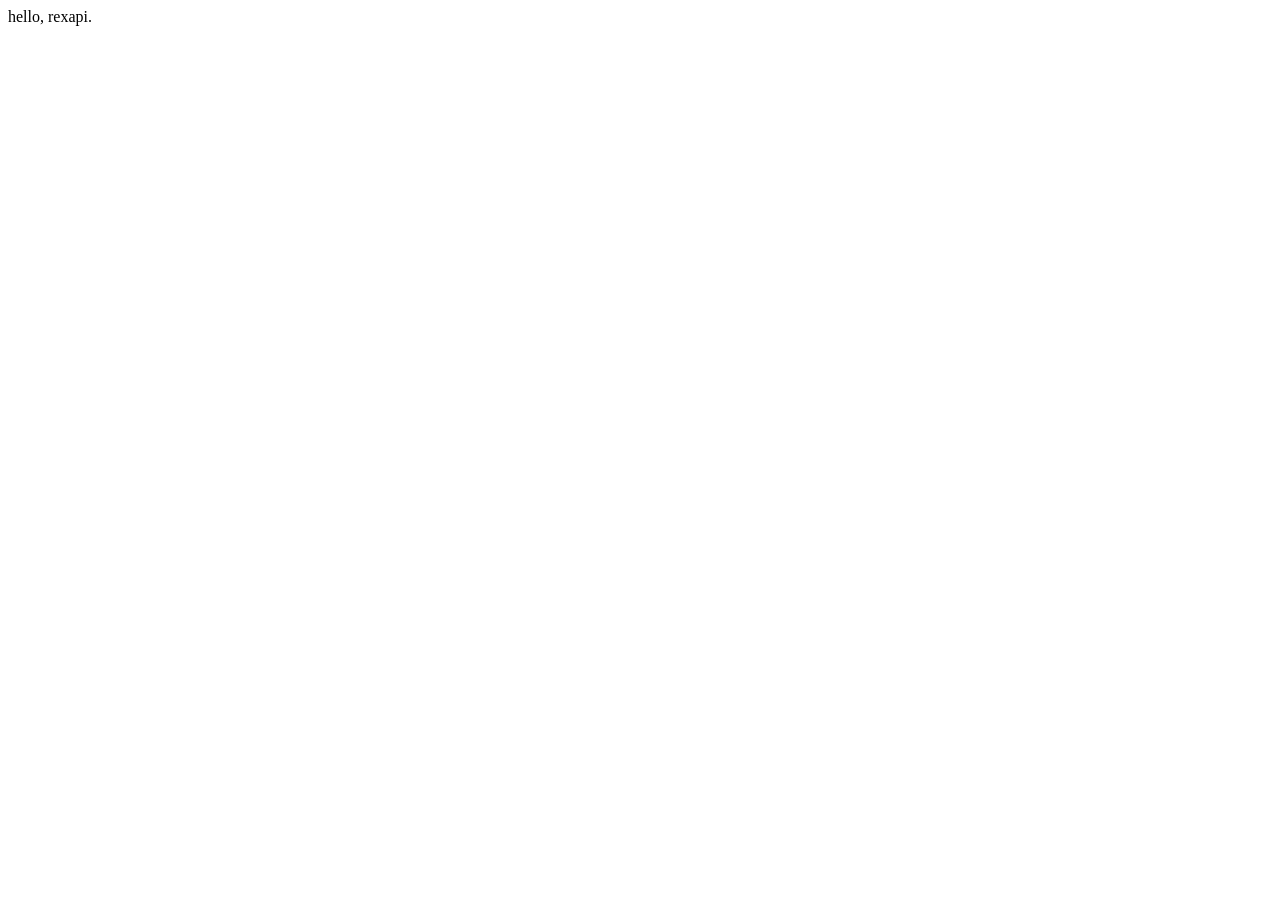
==== index.html @ 281ad2c5 "Update index.html" ====
<!DOCTYPE html>
<html lang="en">
<head>
    <meta charset="UTF-8">
    <meta name="viewport" content="width=device-width, initial-scale=1.0">
    <title>Rex API</title>
</head>
<body>
    <div id="content"></div>
    <script>
        // 获取 URL 中的查询参数
        const urlParams = new URLSearchParams(window.location.search);
        const p = urlParams.get('p');

        // 根据查询参数执行重定向或显示内容
        if (p === '1') {
            window.location.replace('https://www.google.com');
        } else if (p === '2') {
            window.location.replace('https://www.baidu.com');
        } else {
            document.getElementById('content').textContent = 'hello, rexapi.';
        }
    </script>
</body>
</html>
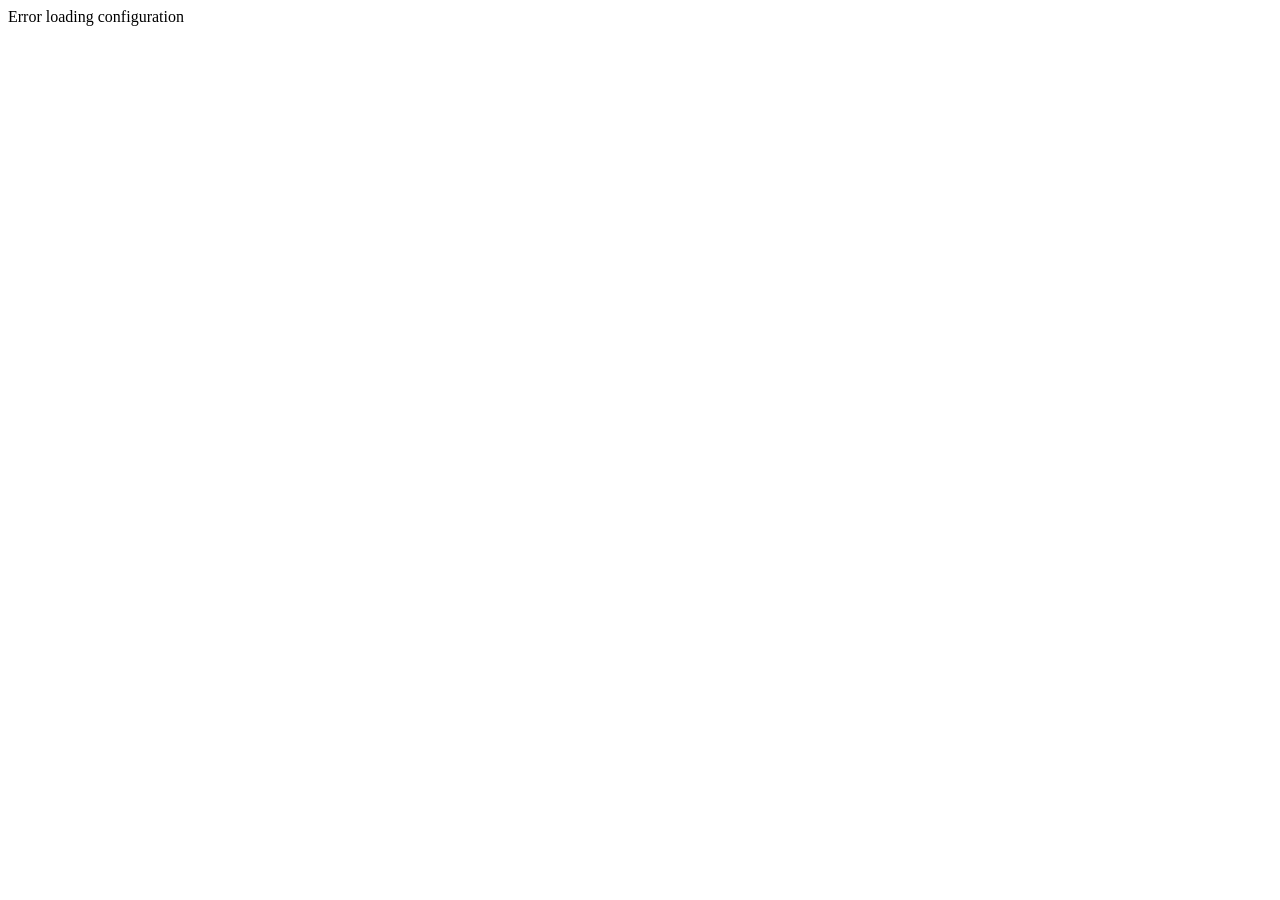
==== commit 716a8c6c: "Update index.html" ====
--- a/index.html
+++ b/index.html
@@ -8,18 +8,28 @@
 <body>
     <div id="content"></div>
     <script>
-        // 获取 URL 中的查询参数
-        const urlParams = new URLSearchParams(window.location.search);
-        const p = urlParams.get('p');
+        // 获取 URL 路径
+        const path = window.location.pathname;
 
-        // 根据查询参数执行重定向或显示内容
-        if (p === '1') {
-            window.location.replace('https://www.google.com');
-        } else if (p === '2') {
-            window.location.replace('https://www.baidu.com');
-        } else {
-            document.getElementById('content').textContent = 'hello, rexapi.';
-        }
+        // 加载 rex.json 文件
+        fetch('/rex.json')
+            .then(response => response.json())
+            .then(data => {
+                // 根据路径执行重定向或显示内容
+                if (path === '/1') {
+                    window.location.replace(data[0]); // https://www.google.com
+                } else if (path === '/2') {
+                    window.location.replace(data[1]); // https://www.baidu.com
+                } else if (path === '/3') {
+                    window.location.replace(data[2]); // https://www.bing.com
+                } else {
+                    document.getElementById('content').textContent = 'hello, rexapi.';
+                }
+            })
+            .catch(error => {
+                console.error('Error loading rex.json:', error);
+                document.getElementById('content').textContent = 'Error loading configuration';
+            });
     </script>
 </body>
 </html>
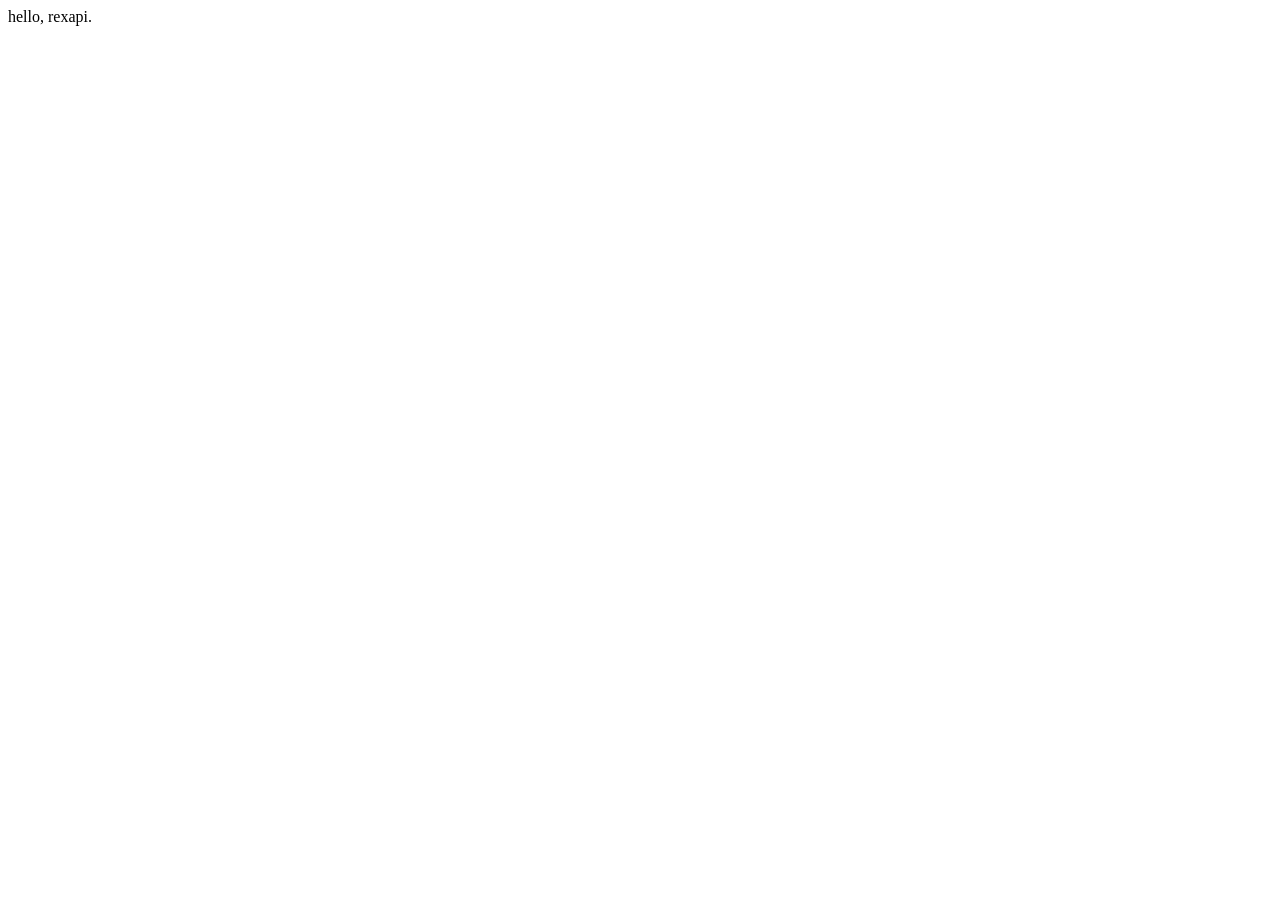
==== commit f61c096e: "Update index.html" ====
--- a/index.html
+++ b/index.html
@@ -13,14 +13,19 @@
 
         // 加载 rex.json 文件
         fetch('/rex.json')
-            .then(response => response.json())
+            .then(response => {
+                if (!response.ok) {
+                    throw new Error('Failed to load rex.json');
+                }
+                return response.json();
+            })
             .then(data => {
                 // 根据路径执行重定向或显示内容
-                if (path === '/1') {
+                if (path === '/1' && data[0]) {
                     window.location.replace(data[0]); // https://www.google.com
-                } else if (path === '/2') {
+                } else if (path === '/2' && data[1]) {
                     window.location.replace(data[1]); // https://www.baidu.com
-                } else if (path === '/3') {
+                } else if (path === '/3' && data[2]) {
                     window.location.replace(data[2]); // https://www.bing.com
                 } else {
                     document.getElementById('content').textContent = 'hello, rexapi.';
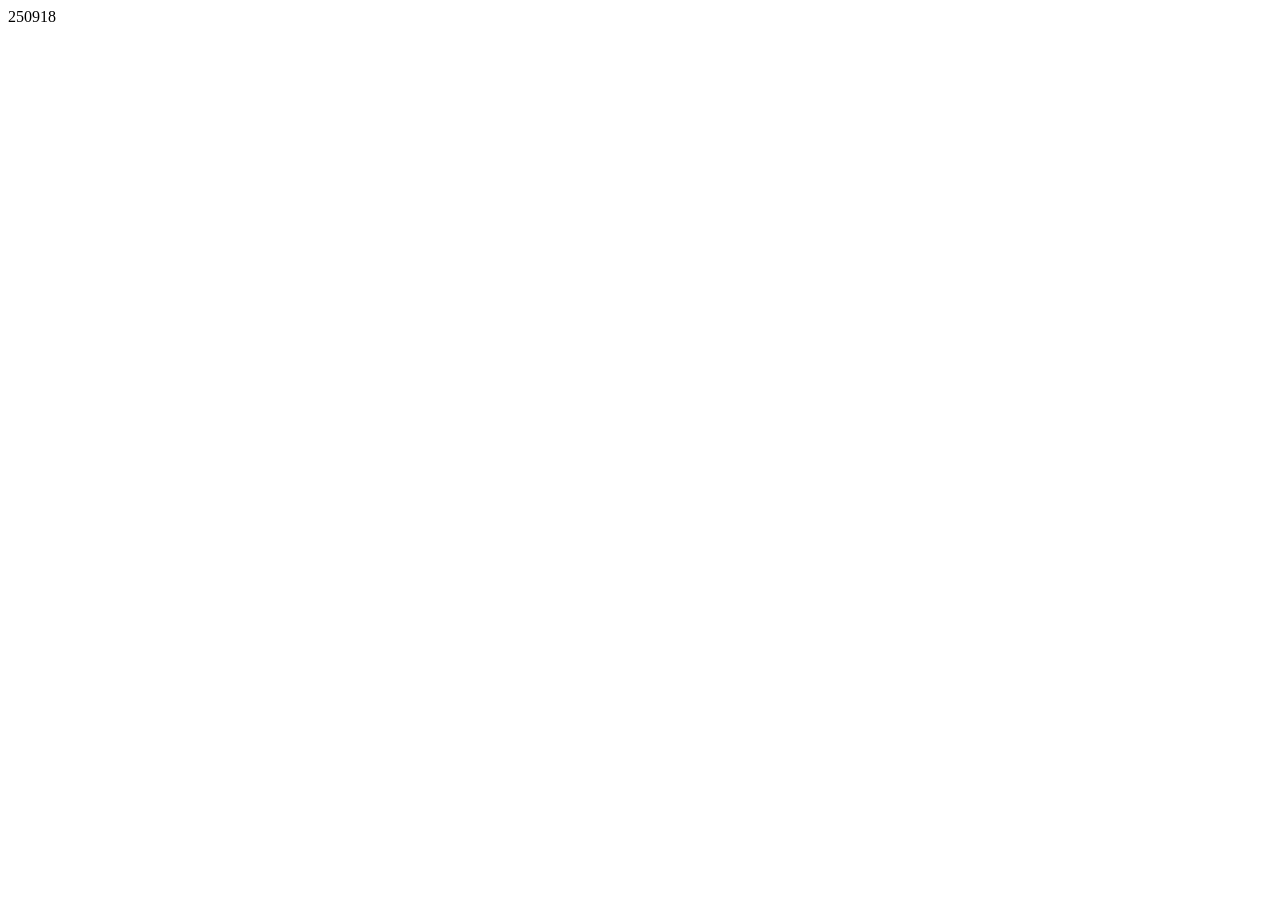
==== commit 5f4fe26a: "250918" ====
--- a/index.html
+++ b/index.html
@@ -8,8 +8,9 @@
 <body>
     <div id="content"></div>
     <script>
-        // 获取 URL 路径
+        // 获取 URL 路径并提取最后一级
         const path = window.location.pathname;
+        const pathKey = path.split('/').filter(Boolean).pop() || '';
 
         // 加载 rex.json 文件
         fetch('/rex.json')
@@ -20,15 +21,11 @@
                 return response.json();
             })
             .then(data => {
-                // 根据路径执行重定向或显示内容
-                if (path === '/1' && data[0]) {
-                    window.location.replace(data[0]); // https://www.google.com
-                } else if (path === '/2' && data[1]) {
-                    window.location.replace(data[1]); // https://www.baidu.com
-                } else if (path === '/3' && data[2]) {
-                    window.location.replace(data[2]); // https://www.bing.com
+                // 检查路径最后一级是否匹配 rex.json 中的键
+                if (data[pathKey]) {
+                    window.location.replace(data[pathKey]); // 重定向到对应的 URL
                 } else {
-                    document.getElementById('content').textContent = 'hello, rexapi.';
+                    document.getElementById('content').textContent = '250918';
                 }
             })
             .catch(error => {
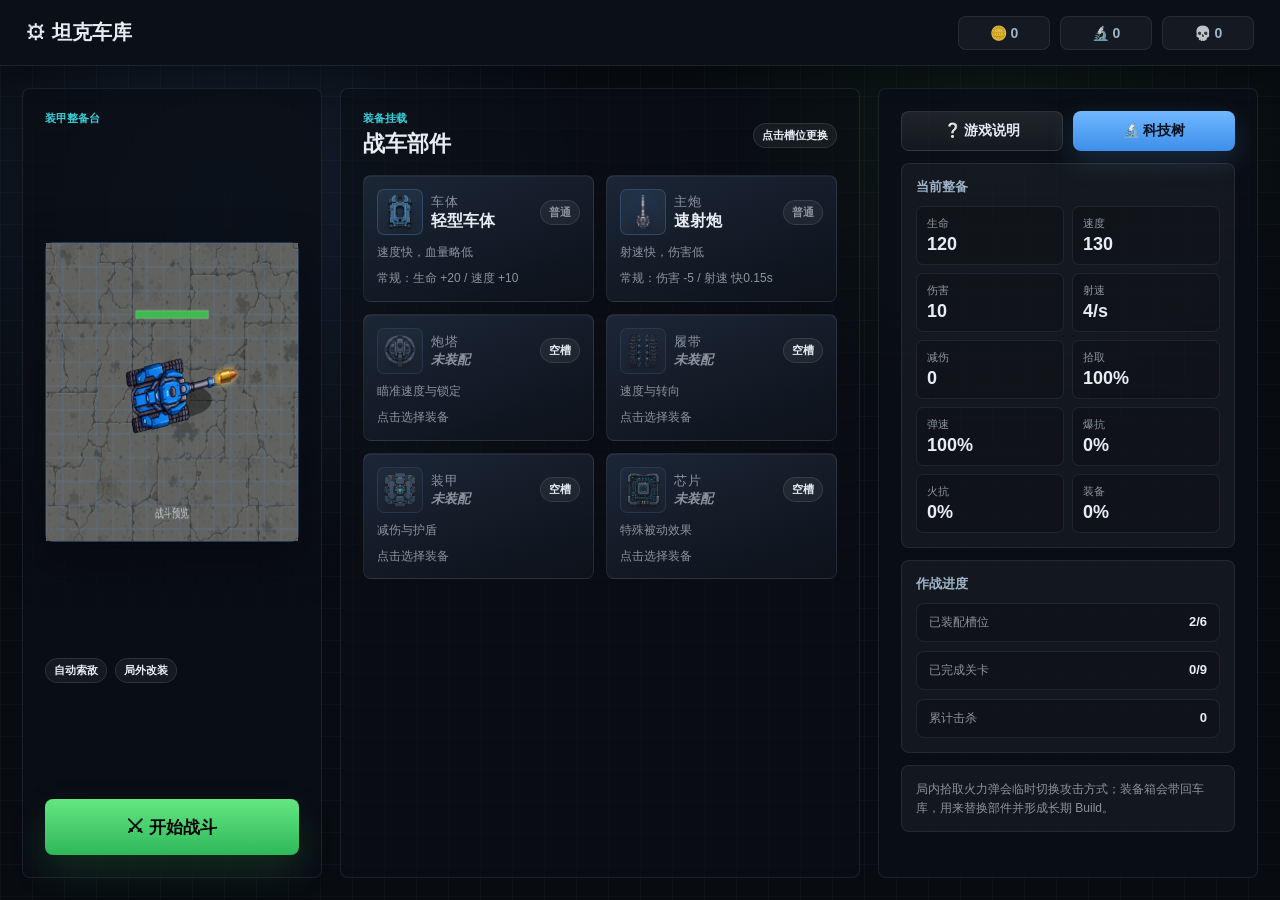
==== commit 75a45fc3: "aa" ====
--- a/index.html
+++ b/index.html
@@ -1,37 +1,5418 @@
 <!DOCTYPE html>
-<html lang="en">
+<html lang="zh-CN">
 <head>
-    <meta charset="UTF-8">
-    <meta name="viewport" content="width=device-width, initial-scale=1.0">
-    <title>Rex API</title>
+<meta charset="UTF-8">
+<meta name="viewport" content="width=device-width, initial-scale=1.0">
+<title>坦克生存 - Tank Survival</title>
+<style>
+:root {
+  --bg-dark: #0d1117;
+  --bg-panel: #161b22;
+  --bg-card: #1c2333;
+  --border: #30363d;
+  --text-primary: #e6edf3;
+  --text-secondary: #8b949e;
+  --accent: #58a6ff;
+  --accent-hover: #79c0ff;
+  --green: #3fb950;
+  --red: #f85149;
+  --orange: #d29922;
+  --purple: #bc8cff;
+  --gold: #ffd700;
+  --rarity-common: #8b949e;
+  --rarity-rare: #58a6ff;
+  --rarity-epic: #bc8cff;
+  --rarity-legend: #ffd700;
+  --panel-radius: 8px;
+  --transition: 0.2s ease;
+}
+* { margin:0; padding:0; box-sizing:border-box; }
+body {
+  background:var(--bg-dark); color:var(--text-primary);
+  font-family:-apple-system,BlinkMacSystemFont,'Segoe UI',Roboto,'Noto Sans SC',sans-serif;
+  overflow:hidden; width:100vw; height:100vh; user-select:none;
+}
+#app { width:100vw; height:100vh; display:flex; flex-direction:column; position:relative; }
+.screen { display:none; width:100%; height:100%; position:absolute; top:0; left:0; }
+.screen.active { display:flex; flex-direction:column; background:var(--bg-dark); }
+
+.garage-header {
+  display:flex; justify-content:space-between; align-items:center;
+  padding:16px 24px; border-bottom:1px solid var(--border); background:var(--bg-panel);
+}
+.garage-header h1 { font-size:20px; font-weight:600; }
+.resources { display:flex; gap:20px; font-size:14px; }
+.resource { display:flex; align-items:center; gap:4px; }
+
+.garage-body { flex:1; display:flex; overflow:hidden; }
+.garage-left { width:260px; padding:16px; border-right:1px solid var(--border); display:flex; flex-direction:column; gap:8px; }
+.garage-center { flex:1; display:flex; align-items:center; justify-content:center; padding:24px; }
+.tank-preview {
+  width:200px; height:200px; background:var(--bg-card); border:2px solid var(--border); border-radius:50%;
+  display:flex; align-items:center; justify-content:center;
+}
+.garage-right { width:340px; padding:16px; border-left:1px solid var(--border); display:flex; flex-direction:column; gap:12px; }
+
+.slot-item {
+  display:flex; justify-content:space-between; align-items:center;
+  padding:10px 12px; background:var(--bg-card); border:1px solid var(--border);
+  border-radius:var(--panel-radius); cursor:pointer; transition:var(--transition);
+}
+.slot-item:hover { border-color:var(--accent); background:#1f2a40; }
+.slot-item .slot-name { font-size:13px; color:var(--text-secondary); text-transform:uppercase; letter-spacing:0.5px; }
+.slot-item .slot-equip { font-size:13px; color:var(--text-primary); }
+.slot-item .empty-slot { color:var(--text-secondary); font-style:italic; font-size:13px; }
+
+.btn {
+  padding:8px 16px; border:1px solid var(--border); border-radius:var(--panel-radius);
+  background:var(--bg-card); color:var(--text-primary); font-size:14px;
+  cursor:pointer; transition:var(--transition); text-align:center;
+}
+.btn:hover { border-color:var(--accent); background:#1f2a40; }
+.btn-primary { background:var(--accent); color:#000; border:none; font-weight:600; }
+.btn-primary:hover { background:var(--accent-hover); }
+.btn-battle {
+  width:100%; padding:14px; font-size:18px; background:var(--green);
+  color:#000; border:none; border-radius:var(--panel-radius); font-weight:700;
+  cursor:pointer; transition:var(--transition); margin-top:auto;
+}
+.btn-battle:hover { filter:brightness(1.15); }
+
+.stage-header {
+  display:flex; align-items:center; padding:14px 24px; gap:16px;
+  border-bottom:1px solid var(--border); background:var(--bg-panel);
+}
+.stage-header h2 { font-size:18px; font-weight:600; }
+.btn-back { background:none; border:none; color:var(--text-secondary); font-size:20px; cursor:pointer; padding:4px 8px; }
+.btn-back:hover { color:var(--text-primary); }
+
+.stage-grid {
+  display:grid; grid-template-columns:repeat(auto-fill, minmax(220px,1fr));
+  gap:12px; padding:20px 24px; overflow-y:auto; flex:1;
+}
+.stage-card {
+  background:var(--bg-card); border:1px solid var(--border); border-radius:var(--panel-radius);
+  padding:16px; cursor:pointer; transition:var(--transition); display:flex; flex-direction:column; gap:8px;
+}
+.stage-card:hover { border-color:var(--accent); background:#1f2a40; }
+.stage-card .stage-name { font-size:16px; font-weight:600; }
+.stage-card .stage-info { font-size:12px; color:var(--text-secondary); }
+.stage-card .stage-drops { font-size:12px; color:var(--orange); }
+.stage-card.locked { opacity:0.4; cursor:not-allowed; }
+.stage-card.locked:hover { border-color:var(--border); background:var(--bg-card); }
+.stage-card.completed { border-color:var(--green); }
+
+#battle-screen { background:#000; }
+#battle-canvas { display:block; width:100%; height:100%; cursor:none; }
+
+.battle-hud {
+  position:absolute; top:0; left:0; right:0; display:flex;
+  justify-content:space-between; padding:12px 16px; pointer-events:none;
+}
+.hud-left, .hud-right { display:flex; gap:16px; align-items:center; }
+.hud-item {
+  background:rgba(0,0,0,0.7); padding:6px 12px; border-radius:6px;
+  font-size:13px; border:1px solid rgba(255,255,255,0.1);
+}
+.hp-bar { display:flex; align-items:center; gap:6px; }
+.hp-fill { width:100px; height:8px; background:#333; border-radius:4px; overflow:hidden; }
+.hp-fill-inner { height:100%; background:var(--green); transition:width 0.15s; border-radius:4px; }
+.battle-message {
+  position:absolute; top:50%; left:50%; transform:translate(-50%,-50%);
+  font-size:32px; font-weight:700; pointer-events:none;
+  text-shadow:0 0 20px rgba(0,0,0,0.8); opacity:0; transition:opacity 0.3s;
+}
+.battle-message.show { opacity:1; }
+.dpad-hint {
+  position:absolute; bottom:24px; left:50%; transform:translateX(-50%);
+  color:rgba(255,255,255,0.3); font-size:13px; pointer-events:none;
+}
+
+#settlement-screen { background:rgba(0,0,0,0.85); align-items:center; justify-content:center; }
+.settlement-panel {
+  background:var(--bg-panel); border:1px solid var(--border); border-radius:12px;
+  padding:32px 40px; width:420px; display:flex; flex-direction:column; gap:16px; align-items:center;
+}
+.settlement-title { font-size:28px; font-weight:700; }
+.settlement-title.victory { color:var(--gold); }
+.settlement-title.defeat { color:var(--red); }
+.settlement-stats { display:grid; grid-template-columns:1fr 1fr; gap:8px; width:100%; }
+.settlement-stat { background:var(--bg-card); padding:8px 12px; border-radius:var(--panel-radius); text-align:center; }
+.settlement-stat .label { font-size:11px; color:var(--text-secondary); }
+.settlement-stat .value { font-size:18px; font-weight:600; }
+.settlement-rewards { width:100%; background:var(--bg-card); border-radius:var(--panel-radius); padding:12px; display:flex; flex-direction:column; gap:4px; }
+.settlement-rewards .reward-row { display:flex; justify-content:space-between; font-size:14px; }
+.settlement-buttons { display:flex; gap:12px; width:100%; }
+.settlement-buttons .btn { flex:1; padding:12px; font-size:15px; }
+
+.tech-panel { flex:1; padding:20px 24px; overflow-y:auto; display:flex; flex-direction:column; gap:16px; }
+.tech-tree-row { background:var(--bg-card); border:1px solid var(--border); border-radius:var(--panel-radius); padding:16px; }
+.tech-tree-row h3 { font-size:15px; margin-bottom:12px; color:var(--accent); }
+.tech-nodes { display:flex; gap:12px; flex-wrap:wrap; }
+.tech-node {
+  background:#1a1f2e; border:1px solid var(--border); border-radius:var(--panel-radius);
+  padding:10px 14px; cursor:pointer; transition:var(--transition); min-width:140px;
+  display:flex; flex-direction:column; gap:4px;
+}
+.tech-node:hover { border-color:var(--accent); }
+.tech-node .node-name { font-size:14px; font-weight:600; }
+.tech-node .node-desc { font-size:11px; color:var(--text-secondary); }
+.tech-node .node-level { font-size:12px; color:var(--accent); }
+.tech-node.maxed { border-color:var(--green); }
+.tech-node.maxed .node-level { color:var(--green); }
+.tech-node.locked { opacity:0.5; cursor:not-allowed; }
+.tech-node.locked:hover { border-color:var(--border); }
+
+#equip-screen { background:rgba(0,0,0,0.8); align-items:center; justify-content:center; }
+.equip-panel {
+  background:var(--bg-panel); border:1px solid var(--border); border-radius:12px;
+  width:520px; max-height:80vh; display:flex; flex-direction:column;
+}
+.equip-header { display:flex; justify-content:space-between; align-items:center; padding:16px 20px; border-bottom:1px solid var(--border); }
+.equip-header h3 { font-size:16px; }
+.equip-header .btn-close { background:none; border:none; color:var(--text-secondary); font-size:20px; cursor:pointer; }
+.equip-list { padding:12px 16px; overflow-y:auto; flex:1; display:flex; flex-direction:column; gap:6px; }
+.equip-entry {
+  display:flex; justify-content:space-between; align-items:center;
+  padding:8px 12px; background:var(--bg-card); border:1px solid var(--border);
+  border-radius:6px; cursor:pointer; transition:var(--transition);
+}
+.equip-entry:hover { border-color:var(--accent); }
+.equip-entry.selected { border-color:var(--accent); background:#1f2a40; }
+.equip-entry.equipped { border-color:var(--green); }
+.equip-entry .equip-name { font-size:14px; }
+
+#help-screen { background:rgba(0,0,0,0.82); align-items:center; justify-content:center; }
+.help-panel {
+  background:var(--bg-panel); border:1px solid var(--border); border-radius:12px;
+  width:min(760px, calc(100vw - 32px)); max-height:82vh; display:flex; flex-direction:column;
+  box-shadow:0 24px 60px rgba(0,0,0,0.45);
+}
+.help-header { display:flex; justify-content:space-between; align-items:center; padding:16px 20px; border-bottom:1px solid var(--border); }
+.help-header h3 { font-size:16px; margin:0; }
+.help-close { background:none; border:none; color:var(--text-secondary); font-size:20px; cursor:pointer; }
+.help-close:hover { color:var(--text-primary); }
+.help-body { padding:14px 16px 18px; overflow-y:auto; display:grid; gap:12px; }
+.help-grid { display:grid; grid-template-columns:repeat(2,minmax(0,1fr)); gap:12px; }
+.help-card { padding:12px; border:1px solid var(--border); border-radius:8px; background:var(--bg-card); }
+.help-card h4 { margin:0 0 8px; font-size:13px; color:var(--steel); }
+.help-card p, .help-card li { margin:0; color:var(--text-secondary); font-size:12px; line-height:1.55; }
+.help-list { padding-left:16px; margin:0; display:grid; gap:6px; }
+.equip-entry .equip-stats { font-size:11px; color:var(--text-secondary); }
+.equip-entry .equip-action { font-size:12px; color:var(--accent); }
+.equip-empty { text-align:center; color:var(--text-secondary); padding:24px; }
+
+::-webkit-scrollbar { width:6px; }
+::-webkit-scrollbar-track { background:transparent; }
+::-webkit-scrollbar-thumb { background:var(--border); border-radius:3px; }
+::-webkit-scrollbar-thumb:hover { background:var(--text-secondary); }
+@keyframes pulse { 0%,100%{opacity:1} 50%{opacity:0.5} }
+.pulse { animation:pulse 1.5s ease-in-out infinite; }
+@keyframes slideUp { from{transform:translateY(20px);opacity:0} to{transform:translateY(0);opacity:1} }
+.slide-up { animation:slideUp 0.3s ease-out; }
+
+/* ---------- UI Polish Layer ---------- */
+:root {
+  --bg-0: #080b10;
+  --bg-1: #0f141c;
+  --bg-2: #151d29;
+  --bg-3: #1d2838;
+  --line-soft: rgba(255,255,255,0.08);
+  --line-hot: rgba(88,166,255,0.55);
+  --cyan: #39d0d8;
+  --steel: #9fb4c8;
+  --danger: #ff5a4f;
+}
+
+body {
+  background:
+    radial-gradient(circle at 20% 0%, rgba(57,208,216,0.12), transparent 32%),
+    radial-gradient(circle at 90% 12%, rgba(210,153,34,0.09), transparent 34%),
+    linear-gradient(135deg, #07090d, #101722 52%, #07090d);
+}
+
+.screen.active {
+  background:
+    linear-gradient(rgba(255,255,255,0.025) 1px, transparent 1px),
+    linear-gradient(90deg, rgba(255,255,255,0.025) 1px, transparent 1px),
+    var(--bg-0);
+  background-size: 32px 32px, 32px 32px, auto;
+}
+
+.garage-header,
+.stage-header {
+  min-height: 66px;
+  padding: 14px 26px;
+  background: rgba(12,17,24,0.92);
+  backdrop-filter: blur(12px);
+  border-bottom: 1px solid var(--line-soft);
+  box-shadow: 0 10px 28px rgba(0,0,0,0.28);
+}
+
+.garage-header h1,
+.stage-header h2 {
+  letter-spacing: 0;
+}
+
+.resources {
+  gap: 10px;
+}
+
+.resource {
+  min-width: 92px;
+  justify-content: center;
+  padding: 8px 11px;
+  border: 1px solid var(--line-soft);
+  border-radius: 8px;
+  background: rgba(255,255,255,0.045);
+  color: var(--steel);
+  font-weight: 650;
+}
+
+.resource .icon {
+  opacity: 0.85;
+}
+
+.garage-body {
+  gap: 0;
+  min-height: 0;
+  padding: 22px;
+  gap: 18px;
+  background:
+    radial-gradient(circle at 18% 18%, rgba(88,166,255,0.12), transparent 30%),
+    radial-gradient(circle at 78% 8%, rgba(63,185,80,0.08), transparent 26%);
+}
+
+.garage-left,
+.garage-right {
+  background: rgba(11,15,22,0.78);
+  border-color: var(--line-soft);
+  border: 1px solid var(--line-soft);
+  border-radius: 8px;
+}
+
+.garage-left {
+  width: 300px;
+  padding: 22px;
+  gap: 16px;
+  justify-content: space-between;
+}
+
+.garage-center {
+  padding: 22px;
+  flex-direction: column;
+  align-items: stretch;
+  justify-content: flex-start;
+  min-width: 0;
+  overflow-y: auto;
+  border: 1px solid var(--line-soft);
+  border-radius: 8px;
+  background: rgba(11,15,22,0.58);
+}
+
+.garage-right {
+  width: 380px;
+  padding: 22px;
+  overflow-y: auto;
+}
+
+.tank-preview {
+  width: 100%;
+  height: min(36vh, 300px);
+  min-height: 230px;
+  align-self: center;
+  border-radius: 8px;
+  background:
+    linear-gradient(rgba(255,255,255,0.04) 1px, transparent 1px),
+    linear-gradient(90deg, rgba(255,255,255,0.04) 1px, transparent 1px),
+    linear-gradient(145deg, #121b27, #0b1018);
+  background-size: 20px 20px, 20px 20px, auto;
+  border: 1px solid rgba(88,166,255,0.24);
+  box-shadow: inset 0 0 0 1px rgba(255,255,255,0.03), 0 18px 48px rgba(0,0,0,0.35);
+}
+
+#tank-preview-canvas {
+  width: 100%;
+  height: 100%;
+  display: block;
+}
+
+.garage-kicker {
+  color: var(--cyan);
+  font-size: 11px;
+  font-weight: 800;
+  letter-spacing: 0;
+}
+
+.garage-section-head {
+  display: flex;
+  align-items: center;
+  justify-content: space-between;
+  gap: 12px;
+  flex: none;
+  margin-bottom: 16px;
+}
+
+.garage-section-title {
+  margin-top: 3px;
+  font-size: 22px;
+  font-weight: 850;
+}
+
+.garage-status-row {
+  display: flex;
+  gap: 8px;
+  flex-wrap: wrap;
+}
+
+#g-slots {
+  display: grid;
+  grid-template-columns: repeat(2, minmax(180px, 1fr));
+  gap: 12px;
+  width: 100%;
+  align-content: start;
+}
+
+.slot-item {
+  min-height: 118px;
+  align-items: stretch;
+  padding: 13px;
+  background: linear-gradient(160deg, rgba(29,40,56,0.94), rgba(13,18,27,0.96));
+  border: 1px solid rgba(255,255,255,0.08);
+  box-shadow: inset 0 1px 0 rgba(255,255,255,0.04);
+}
+
+.slot-item:hover {
+  transform: translateY(-1px);
+  border-color: var(--line-hot);
+  box-shadow: 0 12px 26px rgba(0,0,0,0.24), inset 0 1px 0 rgba(255,255,255,0.06);
+}
+
+.slot-shell {
+  display: flex;
+  flex-direction: column;
+  gap: 9px;
+  width: 100%;
+}
+
+.slot-topline,
+.slot-bottomline,
+.stage-topline,
+.stage-meta,
+.equip-main,
+.equip-meta {
+  display: flex;
+  align-items: center;
+  justify-content: space-between;
+  gap: 10px;
+}
+
+.slot-title {
+  display: flex;
+  align-items: center;
+  gap: 8px;
+}
+
+.slot-icon,
+.stage-index,
+.tree-mark {
+  width: 30px;
+  height: 30px;
+  display: inline-flex;
+  align-items: center;
+  justify-content: center;
+  border: 1px solid rgba(255,255,255,0.1);
+  border-radius: 7px;
+  background: rgba(255,255,255,0.06);
+  font-size: 15px;
+}
+
+.slot-part {
+  position: relative;
+  width: 46px;
+  height: 46px;
+  padding: 4px;
+  border-color: rgba(88,166,255,0.24);
+  background: radial-gradient(circle at 50% 35%, rgba(88,166,255,0.15), rgba(255,255,255,0.04));
+  overflow: hidden;
+}
+
+.slot-part img {
+  width: 100%;
+  height: 100%;
+  object-fit: contain;
+  display: block;
+  filter: drop-shadow(0 4px 8px rgba(0,0,0,0.38));
+}
+
+.slot-part.bonus-part {
+  border-color: rgba(255,64,58,0.64);
+  background: radial-gradient(circle at 50% 35%, rgba(255,210,74,0.24), rgba(168,45,37,0.2));
+  box-shadow: 0 0 0 1px rgba(255,211,77,0.12), 0 0 16px rgba(255,78,55,0.2);
+}
+
+.slot-part.bonus-part::after {
+  content: "";
+  position: absolute;
+  right: 3px;
+  top: 3px;
+  width: 9px;
+  height: 9px;
+  border-radius: 50%;
+  background: #ff4d3d;
+  box-shadow: 0 0 9px rgba(255,210,74,0.72);
+}
+
+.slot-part.empty-part {
+  opacity: 0.55;
+  filter: grayscale(0.35);
+}
+
+.slot-name {
+  font-size: 12px;
+  color: var(--text-secondary);
+}
+
+.slot-equip-name {
+  font-size: 16px;
+  font-weight: 750;
+  color: var(--text-primary);
+}
+
+.slot-desc,
+.slot-stats,
+.stage-info,
+.stage-drops,
+.equip-desc,
+.equip-stats {
+  color: var(--text-secondary);
+  font-size: 12px;
+  line-height: 1.45;
+}
+
+.rarity-pill,
+.stage-tag,
+.status-chip {
+  flex: none;
+  padding: 4px 8px;
+  border: 1px solid rgba(255,255,255,0.1);
+  border-radius: 999px;
+  background: rgba(255,255,255,0.055);
+  font-size: 11px;
+  font-weight: 700;
+}
+
+.rarity-common { color: var(--rarity-common); }
+.rarity-rare { color: var(--rarity-rare); }
+.rarity-epic { color: var(--rarity-epic); }
+.rarity-legendary { color: var(--rarity-legend); }
+
+.stat-panel,
+.garage-tip {
+  padding: 14px;
+  border: 1px solid var(--line-soft);
+  border-radius: 8px;
+  background: rgba(255,255,255,0.045);
+}
+
+.stat-panel-title {
+  margin-bottom: 10px;
+  font-size: 13px;
+  color: var(--steel);
+  font-weight: 750;
+}
+
+.stat-grid {
+  display: grid;
+  grid-template-columns: repeat(2, 1fr);
+  gap: 8px;
+}
+
+.stat-box {
+  min-height: 58px;
+  padding: 9px 10px;
+  border: 1px solid rgba(255,255,255,0.07);
+  border-radius: 7px;
+  background: rgba(0,0,0,0.18);
+}
+
+.stat-box .label {
+  color: var(--text-secondary);
+  font-size: 11px;
+}
+
+.stat-box .value {
+  margin-top: 3px;
+  font-size: 18px;
+  font-weight: 800;
+}
+
+.garage-tip {
+  color: var(--text-secondary);
+  font-size: 12px;
+  line-height: 1.55;
+}
+
+.btn {
+  min-height: 40px;
+  border-color: rgba(255,255,255,0.1);
+  background: linear-gradient(180deg, rgba(255,255,255,0.08), rgba(255,255,255,0.035));
+  font-weight: 700;
+}
+
+.btn-primary {
+  background: linear-gradient(180deg, #70b7ff, #3d8fea);
+  color: #06101d;
+  box-shadow: 0 10px 28px rgba(88,166,255,0.18);
+}
+
+.btn-battle {
+  min-height: 56px;
+  margin-top: 0;
+  background: linear-gradient(180deg, #65e682, #2eb85a);
+  box-shadow: 0 16px 36px rgba(63,185,80,0.18);
+  font-size: 17px;
+}
+
+.btn-help {
+  background: linear-gradient(180deg, rgba(255,255,255,0.09), rgba(255,255,255,0.04));
+}
+
+.garage-actions {
+  display: grid;
+  grid-template-columns: 1fr 1fr;
+  gap: 10px;
+}
+
+.garage-brief {
+  display: grid;
+  gap: 9px;
+}
+
+.brief-row {
+  display: flex;
+  justify-content: space-between;
+  gap: 12px;
+  padding: 10px 12px;
+  border: 1px solid rgba(255,255,255,0.07);
+  border-radius: 8px;
+  background: rgba(0,0,0,0.18);
+  color: var(--text-secondary);
+  font-size: 12px;
+}
+
+.brief-row strong {
+  color: var(--text-primary);
+  font-size: 13px;
+}
+
+.stage-grid {
+  grid-template-columns: repeat(auto-fill, minmax(260px, 1fr));
+  gap: 14px;
+  padding: 26px;
+}
+
+.stage-card {
+  min-height: 168px;
+  padding: 16px;
+  background: linear-gradient(160deg, rgba(29,40,56,0.96), rgba(12,17,25,0.98));
+  border-color: rgba(255,255,255,0.08);
+}
+
+.stage-card:hover {
+  transform: translateY(-2px);
+  border-color: var(--line-hot);
+  box-shadow: 0 18px 40px rgba(0,0,0,0.28);
+}
+
+.stage-card.locked {
+  filter: grayscale(0.65);
+}
+
+.stage-card.completed {
+  border-color: rgba(63,185,80,0.55);
+}
+
+.stage-name {
+  font-size: 18px;
+}
+
+.difficulty-bar {
+  width: 100%;
+  height: 7px;
+  overflow: hidden;
+  border-radius: 99px;
+  background: rgba(255,255,255,0.08);
+}
+
+.difficulty-fill {
+  height: 100%;
+  border-radius: inherit;
+  background: linear-gradient(90deg, var(--green), var(--orange), var(--danger));
+}
+
+.battle-hud {
+  padding: 14px 18px;
+}
+
+.hud-item {
+  min-height: 42px;
+  display: flex;
+  align-items: center;
+  gap: 8px;
+  background: rgba(7,10,15,0.78);
+  border: 1px solid rgba(255,255,255,0.11);
+  box-shadow: 0 10px 28px rgba(0,0,0,0.28);
+  backdrop-filter: blur(10px);
+  font-weight: 750;
+}
+
+.hp-fill {
+  width: 138px;
+  height: 10px;
+  background: rgba(255,255,255,0.12);
+}
+
+.hud-ammo-wrap {
+  display: flex;
+  flex-direction: column;
+  gap: 4px;
+  min-width: 132px;
+}
+
+.hud-ammo-name {
+  font-size: 13px;
+}
+
+.hud-ammo-track {
+  width: 100%;
+  height: 6px;
+  border-radius: 99px;
+  overflow: hidden;
+  background: rgba(255,255,255,0.12);
+}
+
+.hud-ammo-fill {
+  height: 100%;
+  border-radius: inherit;
+}
+
+.battle-message {
+  top: 22%;
+  padding: 10px 16px;
+  border-radius: 8px;
+  background: rgba(0,0,0,0.42);
+  border: 1px solid rgba(255,255,255,0.08);
+  font-size: 22px;
+}
+
+.settlement-panel,
+.equip-panel {
+  background: linear-gradient(180deg, rgba(22,31,44,0.98), rgba(12,17,25,0.98));
+  border: 1px solid rgba(255,255,255,0.1);
+  box-shadow: 0 30px 80px rgba(0,0,0,0.45);
+}
+
+.settlement-stat,
+.settlement-rewards,
+.tech-tree-row,
+.equip-entry {
+  background: rgba(255,255,255,0.045);
+  border: 1px solid rgba(255,255,255,0.075);
+}
+
+.tech-tree-row {
+  padding: 18px;
+}
+
+.tech-tree-row h3 {
+  font-size: 17px;
+}
+
+.tech-node {
+  min-width: 190px;
+  min-height: 106px;
+  background: linear-gradient(160deg, rgba(26,36,50,0.95), rgba(11,16,24,0.96));
+}
+
+.tech-node:not(.locked):hover {
+  transform: translateY(-1px);
+}
+
+.tech-node.locked {
+  opacity: 0.62;
+}
+
+.node-cost {
+  margin-top: auto;
+  font-size: 12px;
+}
+
+.equip-panel {
+  width: min(720px, calc(100vw - 32px));
+}
+
+.equip-entry {
+  min-height: 74px;
+  align-items: stretch;
+  padding: 12px 14px;
+}
+
+.equip-entry:hover {
+  transform: translateY(-1px);
+  background: rgba(88,166,255,0.08);
+}
+
+.equip-action {
+  align-self: center;
+  padding: 5px 9px;
+  border-radius: 999px;
+  background: rgba(88,166,255,0.12);
+}
+
+@media (max-width: 980px) {
+  .garage-body {
+    flex-direction: column;
+    overflow-y: auto;
+    padding: 14px;
+  }
+  .garage-left,
+  .garage-right {
+    width: 100%;
+  }
+  #g-slots {
+    grid-template-columns: 1fr;
+  }
+  .battle-hud {
+    flex-direction: column;
+    gap: 8px;
+    align-items: stretch;
+  }
+  .hud-left,
+  .hud-right {
+    flex-wrap: wrap;
+  }
+  .help-grid {
+    grid-template-columns: 1fr;
+  }
+}
+
+</style>
 </head>
 <body>
-    <div id="content"></div>
-    <script>
-        // 获取 URL 路径并提取最后一级
-        const path = window.location.pathname;
-        const pathKey = path.split('/').filter(Boolean).pop() || '';
-
-        // 加载 rex.json 文件
-        fetch('/rex.json')
-            .then(response => {
-                if (!response.ok) {
-                    throw new Error('Failed to load rex.json');
-                }
-                return response.json();
-            })
-            .then(data => {
-                // 检查路径最后一级是否匹配 rex.json 中的键
-                if (data[pathKey]) {
-                    window.location.replace(data[pathKey]); // 重定向到对应的 URL
-                } else {
-                    document.getElementById('content').textContent = '250918';
-                }
-            })
-            .catch(error => {
-                console.error('Error loading rex.json:', error);
-                document.getElementById('content').textContent = 'Error loading configuration';
-            });
-    </script>
+<div id="app">
+
+  <div id="garage-screen" class="screen active">
+    <div class="garage-header">
+      <h1>⚙ 坦克车库</h1>
+      <div class="resources">
+        <div class="resource"><span class="icon">🪙</span><span id="g-gold">0</span></div>
+        <div class="resource"><span class="icon">🔬</span><span id="g-tech">0</span></div>
+        <div class="resource"><span class="icon">💀</span><span id="g-kills">0</span></div>
+      </div>
+    </div>
+    <div class="garage-body">
+      <div class="garage-left">
+        <div class="garage-kicker">装甲整备台</div>
+        <div class="tank-preview">
+          <canvas id="tank-preview-canvas" width="360" height="300"></canvas>
+        </div>
+        <div class="garage-status-row">
+          <span class="status-chip">自动索敌</span>
+          <span class="status-chip">局外改装</span>
+        </div>
+        <button class="btn btn-battle" id="nav-battle">⚔ 开始战斗</button>
+      </div>
+      <div class="garage-center">
+        <div class="garage-section-head">
+          <div>
+            <div class="garage-kicker">装备挂载</div>
+            <div class="garage-section-title">战车部件</div>
+          </div>
+          <span class="status-chip">点击槽位更换</span>
+        </div>
+
+        <div id="g-slots"></div>
+      </div>
+      <div class="garage-right">
+        <div style="padding:8px; font-size:12px; color:var(--text-secondary); text-align:center;">
+          捡装备 → 局外装配<br>
+          火力弹 → 局内限时爆发
+        </div>
+      </div>
+    </div>
+  </div>
+
+  <div id="stage-screen" class="screen">
+    <div class="stage-header">
+      <button class="btn-back" id="nav-back-stages">←</button>
+      <h2>选择关卡</h2>
+    </div>
+    <div class="stage-grid" id="stage-grid"></div>
+  </div>
+
+  <div id="battle-screen" class="screen">
+    <canvas id="battle-canvas"></canvas>
+    <div class="battle-hud">
+      <div class="hud-left">
+        <div class="hud-item hp-bar">
+          <span id="hud-hp">100/100</span>
+          <div class="hp-fill"><div class="hp-fill-inner" id="hud-hp-fill" style="width:100%"></div></div>
+        </div>
+        <div class="hud-item" id="hud-time">120s</div>
+        <div class="hud-item" id="hud-kills">击杀: 0</div>
+      </div>
+      <div class="hud-right">
+        <div class="hud-item" id="hud-ammo">基础弹</div>
+      </div>
+    </div>
+    <div class="battle-message" id="battle-message"></div>
+    <div class="dpad-hint">WASD / 方向键移动</div>
+  </div>
+
+  <div id="settlement-screen" class="screen">
+    <div class="settlement-panel slide-up">
+      <div class="settlement-title" id="settlement-title">胜利！</div>
+      <div class="settlement-stats">
+        <div class="settlement-stat"><div class="label">击杀</div><div class="value" id="set-kills">0</div></div>
+        <div class="settlement-stat"><div class="label">造成伤害</div><div class="value" id="set-damage">0</div></div>
+        <div class="settlement-stat"><div class="label">存活时间</div><div class="value" id="set-time">0s</div></div>
+        <div class="settlement-stat"><div class="label">拾取弹药</div><div class="value" id="set-ammo">0</div></div>
+      </div>
+      <div class="settlement-rewards" id="set-rewards"></div>
+      <div class="settlement-buttons">
+        <button class="btn" id="set-retry">重新挑战</button>
+        <button class="btn btn-primary" id="set-next">再来一局</button>
+        <button class="btn" id="set-garage">回车库</button>
+      </div>
+    </div>
+  </div>
+
+  <div id="tech-screen" class="screen">
+    <div class="stage-header">
+      <button class="btn-back" id="tech-back">←</button>
+      <h2>科技树</h2>
+      <div class="resources" style="margin-left:auto">
+        <div class="resource"><span class="icon">🔬</span><span id="t-tech">0</span></div>
+      </div>
+    </div>
+    <div class="tech-panel" id="tech-tree-panel"></div>
+  </div>
+
+  <div id="equip-screen" class="screen">
+    <div class="equip-panel slide-up">
+      <div class="equip-header">
+        <h3 id="equip-title">选择装备</h3>
+        <button class="btn-close" id="close-equip">✕</button>
+      </div>
+      <div class="equip-list" id="equip-item-list"></div>
+    </div>
+  </div>
+
+  <div id="help-screen" class="screen">
+    <div class="help-panel slide-up">
+      <div class="help-header">
+        <h3>游戏说明</h3>
+        <button class="help-close" id="close-help">✕</button>
+      </div>
+      <div class="help-body">
+        <div class="help-grid">
+          <div class="help-card">
+            <h4>目标</h4>
+            <p>在限时战斗里存活并击毁更多敌方坦克。每局会随机生成障碍与地形，战斗节奏会越来越紧。</p>
+          </div>
+          <div class="help-card">
+            <h4>操作</h4>
+            <p>WASD 或方向键移动，角色会自动索敌和射击。战斗中注意走位，利用墙体、树木和箱子躲避火力。</p>
+          </div>
+          <div class="help-card">
+            <h4>掉落</h4>
+            <ul class="help-list">
+              <li>火力弹：局内临时强化火力，穿甲弹可以击碎墙体。</li>
+              <li>装备箱：带回车库，用于长期装配。</li>
+              <li>金红箱：带附加属性的装备。</li>
+            </ul>
+          </div>
+          <div class="help-card">
+            <h4>成长</h4>
+            <ul class="help-list">
+              <li>科技树负责长期强化。</li>
+              <li>装备负责部件 Build 变化。</li>
+              <li>附加属性装备会额外提升对应能力。</li>
+            </ul>
+          </div>
+        </div>
+        <div class="help-card">
+          <h4>地图说明</h4>
+          <p>地图范围是固定的；每局开始时，箱子、树木、灌木、岩石、沙袋等障碍物会在固定规则下随机分布，所以每局战场布局不一样。</p>
+        </div>
+      </div>
+    </div>
+  </div>
+
+</div>
+
+<script>
+// ============================================================
+// GAME DATA — all definitions: stages, enemies, ammo, equipment, tech
+// ============================================================
+
+const RARITY = {
+  COMMON: 'common',
+  RARE: 'rare',
+  EPIC: 'epic',
+  LEGENDARY: 'legendary',
+};
+
+const RARITY_COLORS = {
+  common: '#8b949e',
+  rare: '#58a6ff',
+  epic: '#bc8cff',
+  legendary: '#ffd700',
+};
+
+const RARITY_MULT = {
+  common: 1.0,
+  rare: 1.3,
+  epic: 1.6,
+  legendary: 2.0,
+};
+
+// ---------- POWER-UP AMMO ----------
+const AMMO_DEFS = {
+  scatter: {
+    id: 'scatter',
+    name: '散射弹',
+    desc: '3发扇形散射',
+    dropLetter: 'S',
+    color: '#ff6b6b',
+    duration: 18,
+    shots: 3,
+    spread: 0.4,
+    damageMult: 0.7,
+    speedMult: 1.0,
+  },
+  pierce: {
+    id: 'pierce',
+    name: '穿甲弹',
+    desc: '穿透敌人并击碎墙体',
+    dropLetter: 'P',
+    color: '#ffd93d',
+    duration: 18,
+    shots: 1,
+    pierce: true,
+    damageMult: 1.2,
+    speedMult: 1.3,
+  },
+  burst: {
+    id: 'burst',
+    name: '爆裂弹',
+    desc: '命中后小范围爆炸',
+    dropLetter: 'B',
+    color: '#ff8a5c',
+    duration: 16,
+    shots: 1,
+    explosion: true,
+    explosionRadius: 40,
+    damageMult: 1.0,
+    speedMult: 0.9,
+  },
+  emp: {
+    id: 'emp',
+    name: '电磁弹',
+    desc: '减速敌人',
+    dropLetter: 'E',
+    color: '#6bcbff',
+    duration: 17,
+    shots: 1,
+    slowEffect: 0.4,
+    slowDuration: 2,
+    damageMult: 0.8,
+    speedMult: 1.1,
+  },
+  fire: {
+    id: 'fire',
+    name: '燃烧弹',
+    desc: '命中后地面燃烧6秒',
+    dropLetter: 'F',
+    color: '#ff6a00',
+    duration: 16,
+    shots: 1,
+    explosion: true,
+    explosionRadius: 30,
+    spawnFire: true,
+    fireDuration: 6,
+    damageMult: 0.9,
+    speedMult: 0.95,
+  },
+};
+
+const AMMO_LIST = Object.values(AMMO_DEFS);
+
+// ---------- ENEMIES ----------
+const ENEMY_DEFS = {
+  chaser: {
+    id: 'chaser',
+    name: '追击车',
+    hp: 20,
+    speed: 60,
+    damage: 8,
+    size: 14,
+    color: '#e74c3c',
+    score: 10,
+    type: 'chaser',
+  },
+  turret: {
+    id: 'turret',
+    name: '固定炮台',
+    hp: 40,
+    speed: 0,
+    damage: 12,
+    size: 18,
+    color: '#8e44ad',
+    score: 20,
+    type: 'turret',
+    fireRate: 1.5,
+    fireRange: 280,
+  },
+  missile: {
+    id: 'missile',
+    name: '导弹车',
+    hp: 25,
+    speed: 28,
+    damage: 18,
+    size: 15,
+    color: '#e67e22',
+    score: 20,
+    type: 'missile',
+    fireRate: 3.8,
+    fireRange: 360,
+    rocketFlightTime: 1.15,
+    rocketExplosionRadius: 34,
+  },
+  fireTurret: {
+    id: 'fireTurret',
+    name: '燃烧炮台',
+    hp: 38,
+    speed: 0,
+    damage: 10,
+    size: 18,
+    color: '#ff6a00',
+    score: 24,
+    type: 'fireTurret',
+    fireRate: 2.2,
+    fireRange: 620,
+    rocketFlightTime: 1.0,
+    rocketExplosionRadius: 30,
+    spawnFire: true,
+    fireDuration: 6,
+  },
+  elite: {
+    id: 'elite',
+    name: '精英重炮',
+    hp: 120,
+    speed: 25,
+    damage: 20,
+    size: 24,
+    color: '#c0392b',
+    score: 50,
+    type: 'elite',
+    fireRate: 2.0,
+    fireRange: 320,
+    burstCount: 3,
+    burstSpread: 0.3,
+  },
+  mineLayer: {
+    id: 'mineLayer',
+    name: '布雷车',
+    hp: 30,
+    speed: 35,
+    damage: 5,
+    size: 15,
+    color: '#8a7a4a',
+    score: 15,
+    type: 'mineLayer',
+    mineInterval: 4,
+    maxMines: 8,
+  },
+  laserTurret: {
+    id: 'laserTurret',
+    name: '激光炮台',
+    hp: 35,
+    speed: 0,
+    damage: 6,
+    size: 16,
+    color: '#4a9aff',
+    score: 18,
+    type: 'laserTurret',
+    fireRate: 0.25,
+    fireRange: 340,
+    laserWidth: 3,
+    chargeTime: 1.0,
+    laserDuration: 5.0,
+    laserCooldown: 1.4,
+    turnSpeed: Math.PI * 0.085,
+  },
+};
+
+// ---------- EQUIPMENT SLOTS ----------
+const EQUIP_SLOTS = [
+  {
+    id: 'hull',
+    name: '车体',
+    desc: '基础生命与承重',
+  },
+  {
+    id: 'cannon',
+    name: '主炮',
+    desc: '基础伤害与射速',
+  },
+  {
+    id: 'turretSys',
+    name: '炮塔',
+    desc: '瞄准速度与锁定',
+  },
+  {
+    id: 'tracks',
+    name: '履带',
+    desc: '速度与转向',
+  },
+  {
+    id: 'armor',
+    name: '装甲',
+    desc: '减伤与护盾',
+  },
+  {
+    id: 'chip',
+    name: '芯片',
+    desc: '特殊被动效果',
+  },
+];
+
+// ---------- EQUIPMENT ITEMS ----------
+const EQUIP_ITEMS = {
+  // HULL
+  light_hull: {
+    id: 'light_hull', slot: 'hull', rarity: 'common', name: '轻型车体',
+    desc: '速度快，血量略低', stats: { maxHp: 20, speed: 10 },
+    bonusStats: { pickupRange: 0.15 },
+    bonusDesc: '附加：拾取范围+15%',
+    tags: ['机动', '补给'],
+  },
+  heavy_hull: {
+    id: 'heavy_hull', slot: 'hull', rarity: 'common', name: '重型车体',
+    desc: '高血量，速度略降', stats: { maxHp: 60, speed: -5 },
+    bonusStats: { blastReduction: 0.12 },
+    bonusDesc: '附加：爆炸伤害-12%',
+    tags: ['生存', '抗压'],
+  },
+  balanced_hull: {
+    id: 'balanced_hull', slot: 'hull', rarity: 'rare', name: '均衡车体',
+    desc: '血量和速度兼备', stats: { maxHp: 40, speed: 5 },
+    bonusStats: { lowHpSpeed: 0.18 },
+    bonusDesc: '附加：低血量移速+18%',
+    tags: ['生存', '机动'],
+  },
+  // CANNON
+  rapid_cannon: {
+    id: 'rapid_cannon', slot: 'cannon', rarity: 'common', name: '速射炮',
+    desc: '射速快，伤害低', stats: { damage: -5, fireRate: 0.15 },
+    bonusStats: { bulletSpeedMult: 0.12 },
+    bonusDesc: '附加：子弹速度+12%',
+    tags: ['火控', '速射'],
+  },
+  heavy_cannon: {
+    id: 'heavy_cannon', slot: 'cannon', rarity: 'common', name: '重击炮',
+    desc: '伤害高，射速慢', stats: { damage: 10, fireRate: -0.1 },
+    bonusStats: { blastDamageMult: 0.12 },
+    bonusDesc: '附加：爆裂伤害+12%',
+    tags: ['火控', '爆破'],
+  },
+  precision_cannon: {
+    id: 'precision_cannon', slot: 'cannon', rarity: 'rare', name: '精准炮',
+    desc: '射程远，弹道稳定', stats: { damage: 5, fireRate: 0.05 },
+    bonusStats: { fireRange: 35, bulletSpeedMult: 0.08 },
+    bonusDesc: '附加：射程+35 / 子弹速度+8%',
+    tags: ['火控', '远程'],
+  },
+  // TURRET SYSTEM
+  fast_turret: {
+    id: 'fast_turret', slot: 'turretSys', rarity: 'common', name: '快速炮塔',
+    desc: '更快锁定目标', stats: { lockSpeed: 0.3 },
+    bonusStats: { turnRate: 0.25 },
+    bonusDesc: '附加：炮塔转向+0.25',
+    tags: ['火控', '机动'],
+  },
+  wide_turret: {
+    id: 'wide_turret', slot: 'turretSys', rarity: 'rare', name: '广角炮塔',
+    desc: '更大的锁定范围', stats: { lockRange: 30 },
+    bonusStats: { lockSpeed: 0.18 },
+    bonusDesc: '附加：锁定速度+18%',
+    tags: ['火控', '索敌'],
+  },
+  // TRACKS
+  speed_tracks: {
+    id: 'speed_tracks', slot: 'tracks', rarity: 'common', name: '高速履带',
+    desc: '移动更快', stats: { speed: 15 },
+    bonusStats: { slowResist: 0.12 },
+    bonusDesc: '附加：减速抵抗+12%',
+    tags: ['机动'],
+  },
+  maneuver_tracks: {
+    id: 'maneuver_tracks', slot: 'tracks', rarity: 'rare', name: '机动履带',
+    desc: '转向更快', stats: { speed: 8, turnRate: 0.5 },
+    bonusStats: { lowHpSpeed: 0.16 },
+    bonusDesc: '附加：低血量移速+16%',
+    tags: ['机动', '闪避'],
+  },
+  blastproof_tracks: {
+    id: 'blastproof_tracks', slot: 'tracks', rarity: 'rare', name: '防爆履带',
+    desc: '降低地雷和燃烧残留伤害', stats: { speed: 6, turnRate: 0.35, blastReduction: 0.18, fireReduction: 0.22 },
+    bonusStats: { hazardImmuneChance: 0.02 },
+    bonusDesc: '附加：危害完全免伤+2%',
+    tags: ['生存', '抗爆', '防火'],
+  },
+  // ARMOR
+  light_armor: {
+    id: 'light_armor', slot: 'armor', rarity: 'common', name: '轻型装甲',
+    desc: '少量减伤', stats: { dmgReduction: 3 },
+    bonusStats: { speed: 5 },
+    bonusDesc: '附加：速度+5',
+    tags: ['生存', '机动'],
+  },
+  heavy_armor: {
+    id: 'heavy_armor', slot: 'armor', rarity: 'rare', name: '重型装甲',
+    desc: '显著减伤，轻微降速', stats: { dmgReduction: 8, speed: -3 },
+    bonusStats: { blastReduction: 0.18 },
+    bonusDesc: '附加：爆炸伤害-18%',
+    tags: ['生存', '抗爆'],
+  },
+  shield_armor: {
+    id: 'shield_armor', slot: 'armor', rarity: 'rare', name: '能量护盾',
+    desc: '护盾消失后10秒重生', stats: { shield: 20, shieldRechargeDelay: 10 },
+    bonusStats: { shieldRegen: 0.8 },
+    bonusDesc: '附加：护盾恢复+0.8/s',
+    tags: ['生存', '护盾'],
+  },
+  // CHIPS
+  duration_chip: {
+    id: 'duration_chip', slot: 'chip', rarity: 'common', name: '续航芯片',
+    desc: '火力弹+4秒', stats: { ammoDurationBonus: 4 },
+    bonusStats: { ammoDurationBonus: 2 },
+    bonusDesc: '附加：火力弹额外+2秒',
+    tags: ['战术', '火力弹'],
+  },
+  magnet_chip: {
+    id: 'magnet_chip', slot: 'chip', rarity: 'rare', name: '磁吸芯片',
+    desc: '拾取范围+50%', stats: { pickupRange: 0.5 },
+    bonusStats: { equipDropBonus: 0.08 },
+    bonusDesc: '附加：装备掉落权重+8%',
+    tags: ['战术', '补给'],
+  },
+  life_chip: {
+    id: 'life_chip', slot: 'chip', rarity: 'rare', name: '回血芯片',
+    desc: '击杀5%概率回血', stats: { killHeal: 0.05 },
+    bonusStats: { killHeal: 0.03 },
+    bonusDesc: '附加：击杀回血概率+3%',
+    tags: ['生存', '续航'],
+  },
+};
+
+const ELITE_AFFIXES = {
+  fire_coating: {
+    id: 'fire_coating',
+    name: '低级防火涂层',
+    stats: { fireReduction: 0.08 },
+    weight: 60,
+    rank: 1,
+  },
+  mine_plate: {
+    id: 'mine_plate',
+    name: '防雷底盘',
+    stats: { blastReduction: 0.1 },
+    weight: 25,
+    rank: 2,
+  },
+  thermal_blast_guard: {
+    id: 'thermal_blast_guard',
+    name: '热爆双抗',
+    stats: { fireReduction: 0.12, blastReduction: 0.12 },
+    weight: 10,
+    rank: 3,
+  },
+  hazard_deflect: {
+    id: 'hazard_deflect',
+    name: '危害偏转',
+    stats: { hazardImmuneChance: 0.05 },
+    weight: 4,
+    rank: 4,
+  },
+  absolute_guard: {
+    id: 'absolute_guard',
+    name: '绝对防护',
+    stats: { hazardImmuneChance: 0.08, fireReduction: 0.05, blastReduction: 0.05 },
+    weight: 1,
+    rank: 5,
+  },
+};
+
+// ---------- TECH TREE ----------
+const TECH_TREES = [
+  {
+    id: 'survival',
+    name: '生存线',
+    color: '#3fb950',
+    nodes: [
+      {
+        id: 'surv_hp', name: '生命强化', desc: '最大生命+20',
+        maxLevel: 3, costBase: 50, costPerLevel: 30,
+        apply: (lvl, stats) => { stats.maxHp += 20 * lvl; },
+      },
+      {
+        id: 'surv_shield', name: '护盾恢复', desc: '每秒护盾恢复+1',
+        maxLevel: 3, costBase: 40, costPerLevel: 25,
+        apply: (lvl, stats) => { stats.shieldRegen += 1 * lvl; },
+      },
+      {
+        id: 'surv_collision', name: '碰撞减伤', desc: '碰撞受伤-2',
+        maxLevel: 2, costBase: 50, costPerLevel: 40,
+        apply: (lvl, stats) => { stats.collisionReduction += 2 * lvl; },
+      },
+      {
+        id: 'surv_blast', name: '爆炸缓冲', desc: '爆炸伤害-8%',
+        maxLevel: 3, costBase: 60, costPerLevel: 35,
+        apply: (lvl, stats) => { stats.blastReduction = (stats.blastReduction || 0) + 0.08 * lvl; },
+      },
+    ],
+  },
+  {
+    id: 'mobility',
+    name: '机动线',
+    color: '#58a6ff',
+    nodes: [
+      {
+        id: 'mob_speed', name: '移动加速', desc: '移速+8',
+        maxLevel: 3, costBase: 40, costPerLevel: 25,
+        apply: (lvl, stats) => { stats.speed += 8 * lvl; },
+      },
+      {
+        id: 'mob_pickup', name: '拾取范围', desc: '拾取范围+20%',
+        maxLevel: 2, costBase: 30, costPerLevel: 25,
+        apply: (lvl, stats) => { stats.pickupRange = (stats.pickupRange || 1) + 0.2 * lvl; },
+      },
+      {
+        id: 'mob_slowres', name: '减速抵抗', desc: '减速效果-20%',
+        maxLevel: 2, costBase: 30, costPerLevel: 20,
+        apply: (lvl, stats) => { stats.slowResist += 0.2 * lvl; },
+      },
+      {
+        id: 'mob_escape', name: '危机推进', desc: '低血量时移速+10%',
+        maxLevel: 3, costBase: 45, costPerLevel: 30,
+        apply: (lvl, stats) => { stats.lowHpSpeed = (stats.lowHpSpeed || 0) + 0.1 * lvl; },
+      },
+    ],
+  },
+  {
+    id: 'firepower',
+    name: '火控线',
+    color: '#d29922',
+    nodes: [
+      {
+        id: 'fp_damage', name: '火力强化', desc: '基础伤害+5',
+        maxLevel: 3, costBase: 50, costPerLevel: 30,
+        apply: (lvl, stats) => { stats.damage += 5 * lvl; },
+      },
+      {
+        id: 'fp_firerate', name: '射速提升', desc: '射速间隔-0.05s',
+        maxLevel: 3, costBase: 45, costPerLevel: 30,
+        apply: (lvl, stats) => { stats.fireRateBonus += 0.05 * lvl; },
+      },
+      {
+        id: 'fp_ammotime', name: '火力弹延长', desc: '火力弹+3秒',
+        maxLevel: 2, costBase: 40, costPerLevel: 35,
+        apply: (lvl, stats) => { stats.ammoDurationBonus += 3 * lvl; },
+      },
+      {
+        id: 'fp_speed', name: '弹速提升', desc: '子弹速度+10%',
+        maxLevel: 3, costBase: 45, costPerLevel: 35,
+        apply: (lvl, stats) => { stats.bulletSpeedMult = (stats.bulletSpeedMult || 1) + 0.1 * lvl; },
+      },
+    ],
+  },
+  {
+    id: 'tactics',
+    name: '战术线',
+    color: '#bc8cff',
+    nodes: [
+      {
+        id: 'tac_loot', name: '战利品嗅觉', desc: '装备掉落率+10%',
+        maxLevel: 3, costBase: 55, costPerLevel: 35,
+        apply: (lvl, stats) => { stats.equipDropBonus = (stats.equipDropBonus || 0) + 0.1 * lvl; },
+      },
+      {
+        id: 'tac_bonus', name: '红箱偏置', desc: '附加属性装备概率+8%',
+        maxLevel: 3, costBase: 60, costPerLevel: 40,
+        apply: (lvl, stats) => { stats.bonusEquipChance = (stats.bonusEquipChance || 0) + 0.08 * lvl; },
+      },
+      {
+        id: 'tac_vision', name: '战场感知', desc: '索敌范围+24',
+        maxLevel: 2, costBase: 45, costPerLevel: 30,
+        apply: (lvl, stats) => { stats.lockRange += 24 * lvl; },
+      },
+      {
+        id: 'tac_ammo', name: '补给整备', desc: '火力弹持续时间+2秒',
+        maxLevel: 3, costBase: 40, costPerLevel: 25,
+        apply: (lvl, stats) => { stats.ammoDurationBonus += 2 * lvl; },
+      },
+    ],
+  },
+];
+
+// ---------- STAGES ----------
+const STAGES = [
+  {
+    id: 'stage_1', name: '新手训练', desc: '消灭来袭的轻型追击车',
+    time: 30, enemies: ['chaser'], difficulty: 1,
+    spawnRate: 1.8, maxEnemies: 8, drops: ['common'],
+    enemyHpMult: 1.0, enemyDmgMult: 1.0,
+  },
+  {
+    id: 'stage_2', name: '炮台封锁', desc: '躲避炮台交叉火力',
+    time: 30, enemies: ['chaser', 'turret'], difficulty: 1.2,
+    spawnRate: 1.5, maxEnemies: 10, drops: ['common', 'common'],
+    enemyHpMult: 1.1, enemyDmgMult: 1.1,
+  },
+  {
+    id: 'stage_3', name: '导弹试验场', desc: '注意定点火箭打击',
+    time: 30, enemies: ['chaser', 'turret', 'missile'], difficulty: 1.5,
+    spawnRate: 1.3, maxEnemies: 12, drops: ['common', 'rare'],
+    enemyHpMult: 1.2, enemyDmgMult: 1.2,
+  },
+  {
+    id: 'stage_4', name: '精英重炮', desc: '精英单位首次登场',
+    time: 30, enemies: ['chaser', 'turret', 'missile', 'elite'], difficulty: 2.0,
+    spawnRate: 1.2, maxEnemies: 14, drops: ['common', 'rare'],
+    enemyHpMult: 1.3, enemyDmgMult: 1.3,
+  },
+  {
+    id: 'stage_5', name: '高压围堵', desc: '最终挑战，生存到底',
+    time: 30, enemies: ['chaser', 'turret', 'missile', 'elite'], difficulty: 2.5,
+    spawnRate: 1.0, maxEnemies: 18, drops: ['common', 'rare', 'rare'],
+    enemyHpMult: 1.5, enemyDmgMult: 1.4,
+  },
+  {
+    id: 'stage_6', name: '燃烧之路', desc: '躲避燃烧弹的火焰残留',
+    time: 30, enemies: ['fireTurret', 'fireTurret', 'chaser', 'missile'], difficulty: 1.8,
+    spawnRate: 1.2, maxEnemies: 14, drops: ['common', 'rare'],
+    enemyHpMult: 1.3, enemyDmgMult: 1.3,
+    bonusAmmo: ['fire'],
+  },
+  {
+    id: 'stage_7', name: '布雷区', desc: '注意布雷车和地面地雷',
+    time: 30, enemies: ['mineLayer', 'mineLayer', 'chaser', 'turret'], difficulty: 2.0,
+    spawnRate: 1.1, maxEnemies: 14, drops: ['common', 'rare'],
+    enemyHpMult: 1.35, enemyDmgMult: 1.3,
+  },
+  {
+    id: 'stage_8', name: '激光走廊', desc: '激光炮台密集封锁',
+    time: 30, enemies: ['chaser', 'missile', 'laserTurret', 'elite'], difficulty: 2.2,
+    spawnRate: 1.1, maxEnemies: 15, drops: ['common', 'rare'],
+    enemyHpMult: 1.4, enemyDmgMult: 1.35,
+  },
+  {
+    id: 'stage_9', name: '三精英围剿', desc: '多精英同时登场+区域压缩',
+    time: 30, enemies: ['chaser', 'fireTurret', 'missile', 'elite', 'mineLayer', 'laserTurret'], difficulty: 2.8,
+    spawnRate: 0.9, maxEnemies: 20, drops: ['common', 'rare', 'rare'],
+    enemyHpMult: 1.5, enemyDmgMult: 1.45,
+    finalEliteCount: 3,
+  },
+];
+
+// ---------- DEFAULT TANK STATS ----------
+function defaultTankStats() {
+  return {
+    maxHp: 100,
+    speed: 120,
+    damage: 15,
+    fireRate: 0.4, // seconds between shots
+    fireRange: 300,
+    lockSpeed: 1.0,
+    lockRange: 300,
+    turnRate: 3.0,
+    dmgReduction: 0,
+    shield: 0,
+    shieldRegen: 0,
+    shieldRechargeDelay: 0,
+    collisionReduction: 0,
+    ammoDurationBonus: 0,
+    pickupRange: 1.0,
+    killHeal: 0,
+    slowResist: 0,
+    fireRateBonus: 0,
+    bulletSpeedMult: 1.0,
+    blastDamageMult: 1.0,
+    blastReduction: 0,
+    fireReduction: 0,
+    hazardImmuneChance: 0,
+    lowHpSpeed: 0,
+    equipDropBonus: 0,
+    bonusEquipChance: 0,
+  };
+}
+
+// ---------- HELPER ----------
+function clamp(v, min, max) { return Math.max(min, Math.min(max, v)); }
+function rand(min, max) { return Math.random() * (max - min) + min; }
+function randInt(min, max) { return Math.floor(rand(min, max + 1)); }
+function dist(a, b) {
+  const dx = a.x - b.x, dy = a.y - b.y;
+  return Math.sqrt(dx * dx + dy * dy);
+}
+function angleBetween(a, b) {
+  return Math.atan2(b.y - a.y, b.x - a.x);
+}
+function angleDelta(from, to) {
+  return Math.atan2(Math.sin(to - from), Math.cos(to - from));
+}
+function rotateTowardAngle(current, target, maxStep) {
+  const delta = angleDelta(current, target);
+  if (Math.abs(delta) <= maxStep) return target;
+  return current + Math.sign(delta) * maxStep;
+}
+// Line segment to circle intersection (for laser hit-scan)
+function lineIntersectsCircle(x1, y1, x2, y2, cx, cy, r) {
+  const dx = x2 - x1, dy = y2 - y1;
+  const fx = x1 - cx, fy = y1 - cy;
+  const a = dx*dx + dy*dy;
+  const b = 2*(fx*dx + fy*dy);
+  const c = fx*fx + fy*fy - r*r;
+  let discriminant = b*b - 4*a*c;
+  if (discriminant < 0) return false;
+  discriminant = Math.sqrt(discriminant);
+  const t1 = (-b - discriminant) / (2*a);
+  const t2 = (-b + discriminant) / (2*a);
+  if (t1 >= 0 && t1 <= 1) return true;
+  if (t2 >= 0 && t2 <= 1) return true;
+  return false;
+}
+
+// ============================================================
+// PERSISTENCE — localStorage save/load for garage, tech, progress
+// ============================================================
+
+const SAVE_KEY = 'tank_survival_save';
+
+function defaultSave() {
+  const equipment = {};
+  // Give player all common items by default
+  for (const [id, item] of Object.entries(EQUIP_ITEMS)) {
+    equipment[id] = { owned: true, count: item.rarity === 'common' ? 1 : 0, bonusCount: 0, eliteAffixes: {} };
+  }
+  // Start with basic hull and cannon equipped
+  const equipSlots = {
+    hull: 'light_hull',
+    cannon: 'rapid_cannon',
+    turretSys: null,
+    tracks: null,
+    armor: null,
+    chip: null,
+  };
+
+  const techLevels = {};
+  for (const tree of TECH_TREES) {
+    for (const node of tree.nodes) {
+      techLevels[node.id] = 0;
+    }
+  }
+
+  return {
+    gold: 0,
+    techPoints: 0,
+    completedStages: [],
+    equipSlots,
+    inventory: equipment,
+    techLevels,
+    totalKills: 0,
+  };
+}
+
+function loadSave() {
+  try {
+    const raw = localStorage.getItem(SAVE_KEY);
+    if (raw) {
+      const data = JSON.parse(raw);
+      // Ensure all fields exist for forward compat
+      const def = defaultSave();
+      for (const key of Object.keys(def)) {
+        if (data[key] === undefined) data[key] = def[key];
+      }
+      // Ensure all inventory items exist
+      for (const [id, val] of Object.entries(def.inventory)) {
+        if (data.inventory[id] === undefined) data.inventory[id] = val;
+        if (data.inventory[id].bonusCount === undefined) data.inventory[id].bonusCount = 0;
+        if (data.inventory[id].eliteAffixes === undefined) data.inventory[id].eliteAffixes = {};
+      }
+      // Ensure all tech nodes exist
+      for (const [id, lvl] of Object.entries(def.techLevels)) {
+        if (data.techLevels[id] === undefined) data.techLevels[id] = lvl;
+      }
+      return data;
+    }
+  } catch (e) {
+    console.warn('Save load failed, using defaults', e);
+  }
+  return defaultSave();
+}
+
+function saveGame() {
+  localStorage.setItem(SAVE_KEY, JSON.stringify(gameState));
+}
+
+function applyStatBlock(stats, statBlock, mult = 1) {
+  if (!statBlock) return;
+  for (const [key, val] of Object.entries(statBlock)) {
+    if (stats[key] === undefined) continue;
+    if (key === 'fireRate') {
+      stats[key] -= val * mult;
+    } else {
+      stats[key] += val * mult;
+    }
+  }
+}
+
+function hasBonusEquipCopy(itemId, save = gameState) {
+  const inv = save?.inventory?.[itemId];
+  return !!inv && (inv.bonusCount || 0) > 0;
+}
+
+function getItemBonusStats(item) {
+  return item?.bonusStats || {};
+}
+
+function randomEliteAffixId() {
+  const affixes = Object.values(ELITE_AFFIXES);
+  const totalWeight = affixes.reduce((sum, affix) => sum + affix.weight, 0);
+  let roll = Math.random() * totalWeight;
+  for (const affix of affixes) {
+    roll -= affix.weight;
+    if (roll <= 0) return affix.id;
+  }
+  return affixes[affixes.length - 1]?.id || null;
+}
+
+function getActiveEliteAffix(itemId, save = gameState) {
+  const eliteAffixes = save?.inventory?.[itemId]?.eliteAffixes || {};
+  let active = null;
+  for (const [affixId, count] of Object.entries(eliteAffixes)) {
+    if (!count) continue;
+    const affix = ELITE_AFFIXES[affixId];
+    if (!affix) continue;
+    if (!active || affix.rank > active.rank) active = affix;
+  }
+  return active;
+}
+
+function getEquippedStats() {
+  const stats = defaultTankStats();
+  const save = gameState;
+
+  // Apply equipment
+  for (const [slotId, itemId] of Object.entries(save.equipSlots)) {
+    if (!itemId) continue;
+    const item = EQUIP_ITEMS[itemId];
+    if (!item) continue;
+    const mult = RARITY_MULT[item.rarity] || 1;
+    applyStatBlock(stats, item.stats, mult);
+    if (hasBonusEquipCopy(itemId, save)) {
+      applyStatBlock(stats, getItemBonusStats(item), 1);
+    }
+    const eliteAffix = getActiveEliteAffix(itemId, save);
+    if (eliteAffix) {
+      applyStatBlock(stats, eliteAffix.stats, 1);
+    }
+  }
+
+  // Apply tech tree
+  for (const tree of TECH_TREES) {
+    for (const node of tree.nodes) {
+      const lvl = save.techLevels[node.id] || 0;
+      if (lvl > 0) {
+        // Tech apply functions mutate stats directly
+        // We need to handle it differently since apply is a function string
+        // Let's inline the logic here
+        applyTechNode(node.id, lvl, stats);
+      }
+    }
+  }
+
+  // Clamp values
+  stats.maxHp = Math.max(50, stats.maxHp);
+  stats.speed = Math.max(40, stats.speed);
+  stats.damage = Math.max(5, stats.damage);
+  stats.fireRate = Math.max(0.15, stats.fireRate - (stats.fireRateBonus || 0));
+  stats.fireRate = Math.min(0.6, stats.fireRate);
+  stats.pickupRange = Math.max(1.0, stats.pickupRange || 1.0);
+  stats.bulletSpeedMult = Math.max(0.6, stats.bulletSpeedMult || 1.0);
+  stats.blastDamageMult = Math.max(0.5, stats.blastDamageMult || 1.0);
+  stats.blastReduction = clamp(stats.blastReduction || 0, 0, 0.75);
+  stats.fireReduction = clamp(stats.fireReduction || 0, 0, 0.75);
+  stats.hazardImmuneChance = clamp(stats.hazardImmuneChance || 0, 0, 0.3);
+  stats.lowHpSpeed = Math.max(0, stats.lowHpSpeed || 0);
+  stats.equipDropBonus = Math.max(0, stats.equipDropBonus || 0);
+  stats.bonusEquipChance = Math.max(0, stats.bonusEquipChance || 0);
+
+  return stats;
+}
+
+function applyTechNode(nodeId, level, stats) {
+  // Inlined tech effects
+  switch (nodeId) {
+    case 'surv_hp': stats.maxHp += 20 * level; break;
+    case 'surv_shield': stats.shieldRegen += 1 * level; break;
+    case 'surv_collision': stats.collisionReduction += 2 * level; break;
+    case 'surv_blast': stats.blastReduction += 0.08 * level; break;
+    case 'mob_speed': stats.speed += 8 * level; break;
+    case 'mob_pickup': stats.pickupRange = 1.0 + 0.2 * level; break;
+    case 'mob_slowres': stats.slowResist += 0.2 * level; break;
+    case 'mob_escape': stats.lowHpSpeed += 0.1 * level; break;
+    case 'fp_damage': stats.damage += 5 * level; break;
+    case 'fp_firerate': stats.fireRateBonus += 0.05 * level; break;
+    case 'fp_ammotime': stats.ammoDurationBonus += 3 * level; break;
+    case 'fp_speed': stats.bulletSpeedMult += 0.1 * level; break;
+    case 'tac_loot': stats.equipDropBonus += 0.1 * level; break;
+    case 'tac_bonus': stats.bonusEquipChance += 0.08 * level; break;
+    case 'tac_vision': stats.lockRange += 24 * level; break;
+    case 'tac_ammo': stats.ammoDurationBonus += 2 * level; break;
+  }
+}
+
+// ============================================================
+// CORE GAME ENGINE — canvas, game loop, entities, combat
+// ============================================================
+
+const BATTLE_ASSET_PATH = 'assets/generated/';
+const BATTLE_ASSETS = {
+  tanks: {
+    player: { src: 'player_tank.png', w: 34, h: 56 },
+    playerLight: { src: 'player_tank_light.png', w: 31, h: 58 },
+    playerHeavy: { src: 'player_tank_heavy.png', w: 42, h: 60 },
+    playerAssault: { src: 'player_tank_assault.png', w: 35, h: 62 },
+    playerShield: { src: 'player_tank_shield.png', w: 40, h: 62 },
+    playerSpeed: { src: 'player_tank_speed.png', w: 37, h: 62 },
+    chaser: { src: 'enemy_chaser.png', w: 31, h: 54 },
+    turret: { src: 'enemy_turret.png', w: 36, h: 58 },
+    missile: { src: 'enemy_missile.png', w: 31, h: 60 },
+    elite: { src: 'enemy_elite.png', w: 44, h: 62 },
+    mineLayer: { src: 'enemy_mine_layer.png', w: 31, h: 54 },
+    laserTurret: { src: 'enemy_laser_turret.png', w: 36, h: 58 },
+  },
+  obstacles: {
+    wall: { src: 'wall_block.png' },
+    crate: { src: 'crate.png' },
+    mine: { src: 'mine.png', w: 24, h: 24 },
+  },
+  pickups: {
+    equipBox: { src: 'equip_box_gold.png', w: 48, h: 48 },
+    equipBoxBonus: { src: 'equip_box_bonus.png', w: 50, h: 50 },
+  },
+  bullets: {
+    basic: { src: 'bullet_basic.png', w: 30, h: 13 },
+    enemy: { src: 'bullet_burst.png', w: 24, h: 12 },
+    rocket: { src: 'bullet_rocket.png', w: 34, h: 13 },
+    pierce: { src: 'bullet_pierce.png', w: 34, h: 12 },
+    burst: { src: 'bullet_burst.png', w: 31, h: 14 },
+    emp: { src: 'bullet_emp.png', w: 34, h: 13 },
+    fire: { src: 'bullet_fire.png', w: 34, h: 13 },
+  },
+  terrain: {
+    dirt: { src: 'terrain_ground_dirt.png' },
+    grass: { src: 'terrain_ground_grass.png' },
+    concrete: { src: 'terrain_ground_concrete.png' },
+    scorched: { src: 'terrain_ground_scorched.png' },
+    treeSingle: { src: 'terrain_tree_single.png', w: 58, h: 58 },
+    treeCluster: { src: 'terrain_tree_cluster.png', w: 76, h: 54 },
+    rockCluster: { src: 'terrain_rock_cluster.png', w: 58, h: 58 },
+    bush: { src: 'terrain_bush.png', w: 48, h: 48 },
+    crater: { src: 'terrain_crater.png', w: 58, h: 58 },
+    sandbags: { src: 'terrain_sandbags.png', w: 70, h: 32 },
+    fire: { src: 'terrain_fire.png', w: 40, h: 40 },
+  },
+  effects: {
+    explosion: { src: 'hit_explosion.png', w: 52, h: 52 },
+    shieldRing: { src: 'shield_ring_thin.png', w: 1024, h: 1024 },
+  },
+};
+
+const TERRAIN_DECORATIONS = [];
+const TANK_SHIELD_MASKS = {};
+
+function loadBattleAssets() {
+  for (const group of Object.values(BATTLE_ASSETS)) {
+    for (const asset of Object.values(group)) {
+      asset.img = new Image();
+      asset.ready = false;
+      asset.img.onload = () => { asset.ready = true; };
+      asset.img.src = BATTLE_ASSET_PATH + asset.src;
+    }
+  }
+}
+
+loadBattleAssets();
+
+// ---- Entity Constructors ----
+
+function createPlayer(stats) {
+  return {
+    x: 400, y: 300,
+    radius: 14,
+    hp: stats.maxHp,
+    maxHp: stats.maxHp,
+    shield: stats.shield || 0,
+    maxShield: stats.shield || 0,
+    speed: stats.speed,
+    damage: stats.damage,
+    fireRate: stats.fireRate,
+    fireRange: stats.fireRange,
+    lockSpeed: stats.lockSpeed,
+    lockRange: stats.lockRange,
+    turnRate: stats.turnRate,
+    dmgReduction: stats.dmgReduction,
+    shieldRegen: stats.shieldRegen || 0,
+    shieldRechargeDelay: stats.shieldRechargeDelay || 0,
+    shieldRechargeTimer: 0,
+    collisionReduction: stats.collisionReduction,
+    ammoDurationBonus: stats.ammoDurationBonus || 0,
+    pickupRange: stats.pickupRange || 1.0,
+    killHeal: stats.killHeal || 0,
+    slowResist: stats.slowResist || 0,
+    bulletSpeedMult: stats.bulletSpeedMult || 1.0,
+    blastDamageMult: stats.blastDamageMult || 1.0,
+    blastReduction: stats.blastReduction || 0,
+    fireReduction: stats.fireReduction || 0,
+    hazardImmuneChance: stats.hazardImmuneChance || 0,
+    lowHpSpeed: stats.lowHpSpeed || 0,
+    equipDropBonus: stats.equipDropBonus || 0,
+    bonusEquipChance: stats.bonusEquipChance || 0,
+    turretAngle: 0,
+    fireCooldown: 0,
+    currentAmmo: null,
+    ammoTimer: 0,
+    kills: 0,
+    alive: true,
+    invincible: false,
+    speedMult: 1,
+    slowTimer: 0,
+    recoilTimer: 0,
+    muzzleTimer: 0,
+    hitTimer: 0,
+  };
+}
+
+function createBullet(x, y, angle, damage, speed, owner, opts) {
+  opts = opts || {};
+  return {
+    x, y, angle,
+    vx: Math.cos(angle) * speed,
+    vy: Math.sin(angle) * speed,
+    radius: opts.radius || 4,
+    damage,
+    speed,
+    owner,
+    life: opts.life || 2.5,
+    pierce: opts.pierce || false,
+    pierceCount: opts.pierceCount || 3,
+    explosion: opts.explosion || false,
+    explosionRadius: opts.explosionRadius || 40,
+    spawnFire: opts.spawnFire || false,
+    fireDuration: opts.fireDuration || 0,
+    slowEffect: opts.slowEffect || 0,
+    slowDuration: opts.slowDuration || 0,
+    color: opts.color || '#ffd700',
+    kind: opts.kind || 'standard',
+    startX: opts.startX ?? x,
+    startY: opts.startY ?? y,
+    targetX: opts.targetX ?? x,
+    targetY: opts.targetY ?? y,
+    flightTime: opts.flightTime || 1,
+    elapsed: opts.elapsed || 0,
+    arcHeight: opts.arcHeight || 0,
+    z: opts.z || 0,
+    alive: true,
+  };
+}
+
+function createEnemy(typeDef, x, y, stageMult) {
+  return {
+    id: typeDef.id,
+    x, y,
+    radius: typeDef.size || 14,
+    hp: typeDef.hp * (stageMult || 1),
+    maxHp: typeDef.hp * (stageMult || 1),
+    speed: typeDef.speed,
+    damage: typeDef.damage,
+    color: typeDef.color,
+    score: typeDef.score || 10,
+    type: typeDef.type,
+    alive: true,
+    fireRate: typeDef.fireRate || 0,
+    fireRange: typeDef.fireRange || 0,
+    fireCooldown: rand(0, typeDef.fireRate || 1),
+    muzzleTimer: 0,
+    recoilTimer: 0,
+    hitTimer: 0,
+    projectileSpeed: typeDef.projectileSpeed || 200,
+    rocketFlightTime: typeDef.rocketFlightTime || 1.15,
+    rocketExplosionRadius: typeDef.rocketExplosionRadius || 34,
+    spawnFire: typeDef.spawnFire || false,
+    fireDuration: typeDef.fireDuration || 0,
+    burstCount: typeDef.burstCount || 1,
+    burstSpread: typeDef.burstSpread || 0,
+    slowMult: 1,
+    slowTimer: 0,
+    chargeTimer: 0,
+    laserState: 'idle',
+    laserTimer: 0,
+    laserCooldownTimer: rand(0, typeDef.laserCooldown || 1),
+    laserAngle: 0,
+    laserTargetAngle: 0,
+    laserDuration: typeDef.laserDuration || 0,
+    laserCooldown: typeDef.laserCooldown || 0,
+    chargeTime: typeDef.chargeTime || 0,
+    turnSpeed: typeDef.turnSpeed || Math.PI,
+    laserDamageTimer: 0,
+    laserWidth: typeDef.laserWidth || 3,
+  };
+}
+
+function createDrop(x, y, type, bonusAmmo) {
+  let ammoPool = AMMO_LIST;
+  if (type === 'ammo' && bonusAmmo && bonusAmmo.length > 0) {
+    const bonusDefs = bonusAmmo.map(id => AMMO_DEFS[id]).filter(Boolean);
+    if (bonusDefs.length > 0) {
+      ammoPool = [...AMMO_LIST, ...bonusDefs, ...bonusDefs];
+    }
+  }
+  return {
+    x, y,
+    radius: 8,
+    type, // 'ammo' or 'equip'
+    ammoType: type === 'ammo' ? ammoPool[randInt(0, ammoPool.length - 1)].id : null,
+    equipDrop: type === 'equip' ? randomEquipDrop() : null,
+    bobTimer: rand(0, Math.PI * 2),
+    life: 15,
+    alive: true,
+  };
+}
+
+function randomEquipDrop() {
+  const pool = Object.values(EQUIP_ITEMS).filter(i => i.rarity === 'common' || i.rarity === 'rare');
+  const weighted = [];
+  for (const item of pool) {
+    const w = item.rarity === 'common' ? 3 : 1;
+    for (let i = 0; i < w; i++) weighted.push(item);
+  }
+  const item = weighted[randInt(0, weighted.length - 1)];
+  const bonusChance = clamp((item.rarity === 'rare' ? 0.35 : 0.2) + (game?.player?.bonusEquipChance || 0), 0, 0.85);
+  const bonus = Math.random() < bonusChance;
+  const eliteAffixChance = bonus ? 0.05 : 0.004;
+  const eliteAffixId = Math.random() < eliteAffixChance ? randomEliteAffixId() : null;
+  return {
+    id: item.id,
+    bonus,
+    eliteAffixId,
+  };
+}
+
+function addEquipDropToInventory(equipDrop) {
+  if (!equipDrop || !EQUIP_ITEMS[equipDrop.id]) return null;
+  const inv = gameState.inventory;
+  if (!inv[equipDrop.id]) inv[equipDrop.id] = { owned: true, count: 0, bonusCount: 0, eliteAffixes: {} };
+  if (!inv[equipDrop.id].eliteAffixes) inv[equipDrop.id].eliteAffixes = {};
+  inv[equipDrop.id].count = (inv[equipDrop.id].count || 0) + 1;
+  if (equipDrop.bonus) {
+    inv[equipDrop.id].bonusCount = (inv[equipDrop.id].bonusCount || 0) + 1;
+  }
+  if (equipDrop.eliteAffixId && ELITE_AFFIXES[equipDrop.eliteAffixId]) {
+    inv[equipDrop.id].eliteAffixes[equipDrop.eliteAffixId] = (inv[equipDrop.id].eliteAffixes[equipDrop.eliteAffixId] || 0) + 1;
+  }
+  inv[equipDrop.id].owned = true;
+  return {
+    item: EQUIP_ITEMS[equipDrop.id],
+    eliteAffix: ELITE_AFFIXES[equipDrop.eliteAffixId] || null,
+  };
+}
+
+// ---- Game State ----
+
+let game = null;
+
+function initGame(stageDef, playerStats) {
+  game = {
+    stage: stageDef,
+    state: 'playing', // playing, victory, defeat
+    time: 0,
+    maxTime: stageDef.time,
+    player: createPlayer(playerStats),
+    enemies: [],
+    bullets: [],
+    enemyBullets: [],
+    effects: [],
+    drops: [],
+    spawnTimer: 0,
+    spawnRate: stageDef.spawnRate || 1.5,
+    maxEnemies: stageDef.maxEnemies || 10,
+    eliteSpawned: false,
+    elapsed: 0,
+    completed: false,
+    screenShake: 0,
+    stats: {
+      kills: 0,
+      damageDealt: 0,
+      damageTaken: 0,
+      ammoCollected: 0,
+      equipCollected: 0,
+    },
+  };
+
+  GROUND_FIRES.length = 0;
+  ACTIVE_MINES.length = 0;
+
+  // Place player at center
+  game.player.x = MAP_W / 2;
+  game.player.y = MAP_H / 2;
+}
+
+// ---- Constants ----
+const MAP_W = 800;
+const MAP_H = 600;
+const OBSTACLES = [];
+const GROUND_FIRES = [];
+const ACTIVE_MINES = [];
+
+function generateObstacles() {
+  OBSTACLES.length = 0;
+  TERRAIN_DECORATIONS.length = 0;
+
+  const walls = [
+    { x: 170, y: 145, w: 160, h: 28 },
+    { x: 630, y: 145, w: 160, h: 28 },
+    { x: 170, y: 455, w: 160, h: 28 },
+    { x: 630, y: 455, w: 160, h: 28 },
+    { x: 400, y: 110, w: 36, h: 120 },
+    { x: 400, y: 490, w: 36, h: 120 },
+  ];
+  for (const wall of walls) {
+    OBSTACLES.push({ ...wall, type: 'wall', destructible: false, pierceDestructible: true, hp: 36, maxHp: 36, alive: true });
+  }
+
+  const center = { x: MAP_W / 2, y: MAP_H / 2, w: 190, h: 150 };
+  for (let i = 0; i < 12; i++) {
+    let x, y, tries = 0;
+    const size = randInt(26, 38);
+    do {
+      x = rand(70, MAP_W - 70);
+      y = rand(70, MAP_H - 70);
+      tries++;
+    } while (
+      (rectOverlap({ x, y, w: size + 28, h: size + 28 }, center) ||
+      OBSTACLES.some(o => o.alive && rectOverlap({ x, y, w: size + 18, h: size + 18 }, o))) &&
+      tries < 40
+    );
+    if (tries < 40) {
+      OBSTACLES.push({
+        x,
+        y,
+        w: size,
+        h: size,
+        type: 'crate',
+        destructible: true,
+        hp: 22,
+        maxHp: 22,
+        alive: true,
+      });
+    }
+  }
+
+  generateTerrainDecorations();
+}
+
+function generateTerrainDecorations() {
+  const blocked = [
+    { x: MAP_W / 2, y: MAP_H / 2, w: 230, h: 190 },
+    ...OBSTACLES.map(o => ({ x: o.x, y: o.y, w: o.w + 34, h: o.h + 34 })),
+  ];
+  const specs = [
+    { key: 'treeSingle', count: 5, w: 58, h: 58, solid: true, destructible: true },
+    { key: 'treeCluster', count: 3, w: 78, h: 58, solid: true, destructible: true },
+    { key: 'rockCluster', count: 4, w: 58, h: 58, solid: true },
+    { key: 'bush', count: 7, w: 48, h: 48, solid: true, destructible: true },
+    { key: 'crater', count: 8, w: 58, h: 58, solid: false },
+    { key: 'sandbags', count: 4, w: 70, h: 32, solid: true },
+  ];
+
+  for (const spec of specs) {
+    for (let i = 0; i < spec.count; i++) {
+      let x, y, tries = 0;
+      const rect = { x: 0, y: 0, w: spec.w, h: spec.h };
+      do {
+        x = rand(45, MAP_W - 45);
+        y = rand(45, MAP_H - 45);
+        rect.x = x;
+        rect.y = y;
+        tries++;
+      } while ((
+        blocked.some(b => rectOverlap(rect, b)) ||
+        TERRAIN_DECORATIONS.some(d => rectOverlap(rect, { x: d.x, y: d.y, w: d.w + 18, h: d.h + 18 }))
+      ) && tries < 50);
+
+      if (tries < 50) {
+        const deco = {
+          key: spec.key,
+          x,
+          y,
+          w: spec.w,
+          h: spec.h,
+          angle: rand(-0.18, 0.18),
+          solid: spec.solid,
+        };
+        TERRAIN_DECORATIONS.push(deco);
+        if (spec.solid || spec.destructible) {
+          const destructibleTerrain = !!spec.destructible;
+          const obstacle = {
+            x,
+            y,
+            w: spec.w * (destructibleTerrain ? 0.82 : 0.58),
+            h: spec.h * (destructibleTerrain ? 0.82 : 0.58),
+            type: 'terrain',
+            destructible: destructibleTerrain,
+            blocksMovement: !destructibleTerrain,
+            hp: destructibleTerrain ? 22 : undefined,
+            maxHp: destructibleTerrain ? 22 : undefined,
+            alive: true,
+            deco,
+          };
+          deco.obstacle = obstacle;
+          OBSTACLES.push(obstacle);
+        }
+      }
+    }
+  }
+}
+
+function rectOverlap(r1, r2) {
+  return r1.x - r1.w/2 < r2.x + r2.w/2 &&
+         r1.x + r1.w/2 > r2.x - r2.w/2 &&
+         r1.y - r1.h/2 < r2.y + r2.h/2 &&
+         r1.y + r1.h/2 > r2.y - r2.h/2;
+}
+
+function pointInRect(px, py, r) {
+  return px >= r.x - r.w/2 && px <= r.x + r.w/2 &&
+         py >= r.y - r.h/2 && py <= r.y + r.h/2;
+}
+
+function circleHitsObstacle(x, y, radius, obs) {
+  if (!obs.alive) return false;
+  const cx = clamp(x, obs.x - obs.w / 2, obs.x + obs.w / 2);
+  const cy = clamp(y, obs.y - obs.h / 2, obs.y + obs.h / 2);
+  return Math.sqrt((x - cx) ** 2 + (y - cy) ** 2) < radius;
+}
+
+function moveWithObstacleCollision(entity, nx, ny) {
+  nx = clamp(nx, EDGE_BUFFER, MAP_W - EDGE_BUFFER);
+  ny = clamp(ny, EDGE_BUFFER, MAP_H - EDGE_BUFFER);
+
+  let tryX = nx;
+  let tryY = ny;
+  for (const obs of OBSTACLES) {
+    if (obs.blocksMovement === false) continue;
+    if (!circleHitsObstacle(tryX, tryY, entity.radius, obs)) continue;
+
+    const slideXBlocked = circleHitsObstacle(entity.x, tryY, entity.radius, obs);
+    const slideYBlocked = circleHitsObstacle(tryX, entity.y, entity.radius, obs);
+    if (!slideXBlocked) {
+      tryX = entity.x;
+    } else if (!slideYBlocked) {
+      tryY = entity.y;
+    } else {
+      tryX = entity.x;
+      tryY = entity.y;
+    }
+  }
+
+  return { x: tryX, y: tryY };
+}
+
+function resolveEntityObstacleOverlap(entity) {
+  for (let pass = 0; pass < 3; pass++) {
+    let moved = false;
+    for (const obs of OBSTACLES) {
+      if (!obs.alive || obs.blocksMovement === false) continue;
+      if (!circleHitsObstacle(entity.x, entity.y, entity.radius, obs)) continue;
+
+      const dx = entity.x - obs.x;
+      const dy = entity.y - obs.y;
+      const overlapX = obs.w / 2 + entity.radius - Math.abs(dx);
+      const overlapY = obs.h / 2 + entity.radius - Math.abs(dy);
+      if (overlapX <= 0 || overlapY <= 0) continue;
+
+      if (overlapX < overlapY) {
+        entity.x += (dx >= 0 ? 1 : -1) * (overlapX + 0.5);
+      } else {
+        entity.y += (dy >= 0 ? 1 : -1) * (overlapY + 0.5);
+      }
+      entity.x = clamp(entity.x, EDGE_BUFFER, MAP_W - EDGE_BUFFER);
+      entity.y = clamp(entity.y, EDGE_BUFFER, MAP_H - EDGE_BUFFER);
+      moved = true;
+    }
+    if (!moved) break;
+  }
+}
+
+function hitObstacleWithBullet(bullet) {
+  for (const obs of OBSTACLES) {
+    if (!obs.alive) continue;
+    if (!circleHitsObstacle(bullet.x, bullet.y, bullet.radius, obs)) continue;
+
+    const pierceBreaksWall = bullet.owner === 'player' && bullet.pierce && obs.pierceDestructible;
+    bullet.alive = false;
+    addImpactBurst(bullet.x, bullet.y, bullet.angle, bullet, obs.destructible ? 'wood' : 'wall');
+    addScreenShake(obs.destructible ? 1.5 : pierceBreaksWall ? 3.2 : 2.5);
+    if (pierceBreaksWall) {
+      obs.hp -= bullet.damage || 10;
+      if (obs.hp <= 0) {
+        obs.alive = false;
+        game.effects.push({ x: obs.x, y: obs.y, size: Math.max(obs.w, obs.h) * 1.1, timer: 0.32, maxTimer: 0.32, alive: true });
+        addImpactBurst(obs.x, obs.y, bullet.angle, bullet, 'wallBreak', 18);
+        addScreenShake(4.5);
+      }
+      if (bullet.pierceCount > 0) {
+        bullet.pierceCount--;
+        bullet.alive = bullet.pierceCount > 0;
+      }
+      return true;
+    }
+    if (obs.destructible) {
+      obs.hp -= bullet.damage || 10;
+      if (obs.hp <= 0) {
+        obs.alive = false;
+        game.effects.push({ x: obs.x, y: obs.y, size: 42, timer: 0.24, maxTimer: 0.24, alive: true });
+        addImpactBurst(obs.x, obs.y, bullet.angle, bullet, 'woodBreak', 14);
+        addScreenShake(3);
+        if (obs.type === 'crate' && Math.random() < 0.45) {
+          game.drops.push(createDrop(obs.x, obs.y, Math.random() < 0.25 ? 'equip' : 'ammo'));
+        }
+      }
+    }
+    return true;
+  }
+  return false;
+}
+
+const EDGE_BUFFER = 30;
+
+function addGroundFire(x, y, radius = 28, duration = 6) {
+  while (GROUND_FIRES.length >= 6) GROUND_FIRES.shift();
+  GROUND_FIRES.push({
+    x,
+    y,
+    radius,
+    timer: duration,
+    maxTimer: duration,
+    damageTimer: 0,
+    alive: true,
+  });
+}
+
+function addScreenShake(amount) {
+  if (!game) return;
+  game.screenShake = Math.min(12, Math.max(game.screenShake || 0, amount));
+}
+
+function addImpactBurst(x, y, angle, bullet, kind, count) {
+  if (!game) return;
+  const isEmp = bullet?.slowEffect > 0;
+  const isExplosive = bullet?.explosion;
+  const isPierce = bullet?.pierce;
+  const sparkCount = count || (isExplosive ? 16 : isEmp ? 12 : isPierce ? 9 : 7);
+  const color = isEmp ? '#6bcbff' : kind === 'wood' || kind === 'woodBreak' ? '#d2995a' : isExplosive ? '#ff7b2e' : isPierce ? '#dff9ff' : '#ffd166';
+  for (let i = 0; i < sparkCount; i++) {
+    const spread = rand(-1.35, 1.35);
+    const a = (angle || 0) + Math.PI + spread;
+    const speed = rand(kind === 'woodBreak' ? 60 : 35, kind === 'woodBreak' ? 150 : 110);
+    game.effects.push({
+      kind: 'spark',
+      x,
+      y,
+      vx: Math.cos(a) * speed,
+      vy: Math.sin(a) * speed,
+      size: rand(2, isExplosive ? 5 : 4),
+      color,
+      timer: rand(0.14, kind === 'woodBreak' ? 0.34 : 0.24),
+      maxTimer: 0.34,
+      alive: true,
+    });
+  }
+}
+
+function addTankDestroyFx(x, y, radius, angle) {
+  game.effects.push({ x, y, size: radius * 3.6, timer: 0.48, maxTimer: 0.48, alive: true });
+  addImpactBurst(x, y, angle || 0, { explosion: true }, 'armorBreak', 18);
+  addScreenShake(radius > 20 ? 7 : 4);
+}
+
+function damagePlayer(rawDmg, angle, shake = 4, kind = 'direct') {
+  const p = game?.player;
+  if (!p?.alive) return;
+  if (p.invincible) {
+    p.hitTimer = 0.1;
+    return;
+  }
+  p.hitTimer = 0.18;
+  addScreenShake(shake);
+  const isHazard = kind === 'explosive' || kind === 'fire';
+  if (isHazard && p.hazardImmuneChance > 0 && Math.random() < p.hazardImmuneChance) {
+    addBattleMessage('危害免伤触发', '#ffd700');
+    return;
+  }
+  let typedDmg = rawDmg;
+  if (kind === 'explosive') {
+    typedDmg *= (1 - (p.blastReduction || 0));
+  } else if (kind === 'fire') {
+    typedDmg *= (1 - (p.fireReduction || 0));
+  }
+  const reduced = Math.max(1, typedDmg - (p.dmgReduction || 0));
+  if (p.shield > 0) {
+    const shieldAbsorb = Math.min(p.shield, reduced);
+    p.shield -= shieldAbsorb;
+    p.hp -= reduced - shieldAbsorb;
+  } else {
+    p.hp -= reduced;
+  }
+  game.stats.damageTaken += reduced;
+
+  if (p.hp <= 0) {
+    p.hp = 0;
+    p.alive = false;
+    addTankDestroyFx(p.x, p.y, p.radius, angle || 0);
+    endGame(false);
+  }
+}
+
+// ---- Update ----
+
+function updateGame(dt) {
+  if (!game || game.state !== 'playing') return;
+
+  const p = game.player;
+  game.elapsed += dt;
+  game.time += dt;
+  game.screenShake = Math.max(0, (game.screenShake || 0) - dt * 18);
+
+  if (p.recoilTimer > 0) p.recoilTimer = Math.max(0, p.recoilTimer - dt);
+  if (p.muzzleTimer > 0) p.muzzleTimer = Math.max(0, p.muzzleTimer - dt);
+  if (p.hitTimer > 0) p.hitTimer = Math.max(0, p.hitTimer - dt);
+
+  // --- Player movement ---
+  let dx = 0, dy = 0;
+  if (keys['w'] || keys['arrowup']) dy = -1;
+  if (keys['s'] || keys['arrowdown']) dy = 1;
+  if (keys['a'] || keys['arrowleft']) dx = -1;
+  if (keys['d'] || keys['arrowright']) dx = 1;
+
+  if (dx !== 0 && dy !== 0) {
+    dx *= 0.707;
+    dy *= 0.707;
+  }
+
+  const lowHpBoost = p.hp / p.maxHp <= 0.35 ? (p.lowHpSpeed || 0) : 0;
+  const moveSpeed = p.speed * (p.speedMult || 1) * (1 + lowHpBoost);
+  let nx = p.x + dx * moveSpeed * dt;
+  let ny = p.y + dy * moveSpeed * dt;
+
+  const playerMove = moveWithObstacleCollision(p, nx, ny);
+  p.x = playerMove.x;
+  p.y = playerMove.y;
+  resolveEntityObstacleOverlap(p);
+
+  // Slow recovery
+  if (p.slowTimer > 0) {
+    p.slowTimer -= dt;
+    if (p.slowTimer <= 0) {
+      p.speedMult = 1;
+      p.slowTimer = 0;
+    }
+  }
+
+  // Shield regen / recharge
+  if (p.maxShield > 0 && p.shield <= 0 && p.shieldRechargeDelay > 0) {
+    if (p.shieldRechargeTimer <= 0) p.shieldRechargeTimer = p.shieldRechargeDelay;
+    p.shieldRechargeTimer -= dt;
+    if (p.shieldRechargeTimer <= 0) {
+      p.shield = p.maxShield;
+      p.shieldRechargeTimer = 0;
+      addBattleMessage('能量护盾重生', '#58a6ff');
+    }
+  } else if (p.shield > 0 && p.shieldRegen > 0 && p.shield < p.maxShield) {
+    p.shieldRechargeTimer = 0;
+    p.shield = Math.min(p.maxShield, p.shield + p.shieldRegen * dt);
+  }
+
+  // --- Auto-aim ---
+  let targetEnemy = null;
+  let targetDist = Infinity;
+  for (const e of game.enemies) {
+    if (!e.alive) continue;
+    const d = dist(p, e);
+    if (d < p.lockRange && d < targetDist) {
+      targetDist = d;
+      targetEnemy = e;
+    }
+  }
+
+  if (targetEnemy) {
+    const targetAngle = angleBetween(p, targetEnemy);
+    // Smooth turret rotation
+    let diff = targetAngle - p.turretAngle;
+    while (diff > Math.PI) diff -= Math.PI * 2;
+    while (diff < -Math.PI) diff += Math.PI * 2;
+    p.turretAngle += clamp(diff, -p.turnRate * p.lockSpeed * dt, p.turnRate * p.lockSpeed * dt);
+  }
+
+  // --- Auto-fire ---
+  p.fireCooldown -= dt;
+  if (p.fireCooldown <= 0 && targetEnemy && targetDist < p.fireRange) {
+    firePlayerBullet();
+    p.fireCooldown = p.fireRate;
+  }
+
+  // --- Ammo timer ---
+  if (p.currentAmmo) {
+    p.ammoTimer -= dt;
+    if (p.ammoTimer <= 0) {
+      p.currentAmmo = null;
+    }
+  }
+
+  // --- Spawn enemies ---
+  const difficultyMult = game.stage.difficulty || 1;
+  const spawnInterval = (game.spawnRate || 1.5) / difficultyMult;
+  game.spawnTimer -= dt;
+  if (game.spawnTimer <= 0) {
+    const liveCount = game.enemies.filter(e => e.alive).length;
+    if (liveCount < game.maxEnemies) {
+      spawnEnemy();
+    }
+    game.spawnTimer = spawnInterval;
+  }
+
+  // Late-stage elite
+  const timeLeft = game.maxTime - game.time;
+  if (timeLeft < 30 && !game.eliteSpawned && game.stage.enemies.includes('elite')) {
+    spawnElite();
+    game.eliteSpawned = true;
+  }
+
+  // --- Update enemies ---
+  for (const e of game.enemies) {
+    if (!e.alive) continue;
+
+    // Slow recovery
+    if (e.slowTimer > 0) {
+      e.slowTimer -= dt;
+      if (e.slowTimer <= 0) {
+        e.slowMult = 1;
+        e.slowTimer = 0;
+      }
+    }
+
+    // Enemy AI
+    if (e.muzzleTimer > 0) {
+      e.muzzleTimer = Math.max(0, e.muzzleTimer - dt);
+    }
+    if (e.recoilTimer > 0) e.recoilTimer = Math.max(0, e.recoilTimer - dt);
+    if (e.hitTimer > 0) e.hitTimer = Math.max(0, e.hitTimer - dt);
+
+  if (e.type === 'chaser') {
+      const a = angleBetween(e, p);
+      const move = moveWithObstacleCollision(
+        e,
+        e.x + Math.cos(a) * e.speed * e.slowMult * dt,
+        e.y + Math.sin(a) * e.speed * e.slowMult * dt
+      );
+      e.x = move.x;
+      e.y = move.y;
+      const d = dist(e, p);
+      e.fireCooldown -= dt;
+      if (e.fireCooldown <= 0 && d < 260) {
+        fireEnemyBullet(e, a);
+        e.fireCooldown = 1.6;
+      }
+    } else if (e.type === 'missile') {
+      const a = angleBetween(e, p);
+      const d = dist(e, p);
+      if (d > 100) {
+        const move = moveWithObstacleCollision(
+          e,
+          e.x + Math.cos(a) * e.speed * e.slowMult * dt,
+          e.y + Math.sin(a) * e.speed * e.slowMult * dt
+        );
+        e.x = move.x;
+        e.y = move.y;
+      }
+      // Fire an arcing rocket at the player's current position.
+      e.fireCooldown -= dt;
+      if (e.fireCooldown <= 0 && d < e.fireRange) {
+        fireEnemyRocket(e, p.x, p.y);
+        e.fireCooldown = e.fireRate;
+      }
+    } else if (e.type === 'turret') {
+      e.fireCooldown -= dt;
+      const d = dist(e, p);
+      if (e.fireCooldown <= 0 && d < e.fireRange) {
+        const a = angleBetween(e, p);
+        fireEnemyBullet(e, a);
+        e.fireCooldown = e.fireRate;
+      }
+    } else if (e.type === 'fireTurret') {
+      e.fireCooldown -= dt;
+      const d = dist(e, p);
+      if (e.fireCooldown <= 0 && d < e.fireRange) {
+        fireEnemyRocket(e, p.x, p.y);
+        e.fireCooldown = e.fireRate;
+        addBattleMessage('燃烧炮台发射燃烧弹', '#ff6a00');
+      }
+    } else if (e.type === 'elite') {
+      const a = angleBetween(e, p);
+      const d = dist(e, p);
+      if (d > 120) {
+        const move = moveWithObstacleCollision(
+          e,
+          e.x + Math.cos(a) * e.speed * e.slowMult * dt,
+          e.y + Math.sin(a) * e.speed * e.slowMult * dt
+        );
+        e.x = move.x;
+        e.y = move.y;
+      }
+      e.fireCooldown -= dt;
+      if (e.fireCooldown <= 0 && d < e.fireRange) {
+        const baseAngle = angleBetween(e, p);
+        const count = e.burstCount || 3;
+        const spread = e.burstSpread || 0.3;
+        for (let i = 0; i < count; i++) {
+          const aOff = baseAngle + (i - (count-1)/2) * spread;
+          fireEnemyBullet(e, aOff);
+        }
+        e.fireCooldown = e.fireRate;
+      }
+    } else if (e.type === 'mineLayer') {
+      if (!e.mineTimer) e.mineTimer = 0;
+      e.mineTimer -= dt;
+      // Move toward player but keep distance
+      const a = angleBetween(e, p);
+      const d = dist(e, p);
+      let moveAngle = a;
+      if (d < 80) moveAngle = a + Math.PI; // back off if too close
+      const move = moveWithObstacleCollision(
+        e,
+        e.x + Math.cos(moveAngle) * e.speed * e.slowMult * dt,
+        e.y + Math.sin(moveAngle) * e.speed * e.slowMult * dt
+      );
+      e.x = move.x;
+      e.y = move.y;
+      // Lay mine
+      if (e.mineTimer <= 0 && ACTIVE_MINES.length < (e.maxMines || 8)) {
+        const mx = e.x + Math.cos(a + Math.PI) * 18;
+        const my = e.y + Math.sin(a + Math.PI) * 18;
+        ACTIVE_MINES.push({
+          x: mx, y: my, radius: 10,
+          alive: true, timer: 15,
+          owner: e,
+          armTimer: 0.6,
+          triggered: false,
+        });
+        e.mineTimer = e.mineInterval || 4;
+        addBattleMessage('布雷车布设地雷', '#8a7a4a');
+      }
+    } else if (e.type === 'laserTurret') {
+      const d = dist(e, p);
+      const targetAngle = angleBetween(e, p);
+      if (!e.laserAngle) e.laserAngle = targetAngle;
+      e.laserTargetAngle = targetAngle;
+      e.laserActive = false;
+      e.laserCharging = false;
+
+      if (d < e.fireRange) {
+        if (e.laserState === 'idle') {
+          e.laserCooldownTimer -= dt;
+          if (e.laserCooldownTimer <= 0) {
+            e.laserState = 'charging';
+            e.laserTimer = e.chargeTime || 1;
+            e.laserAngle = rotateTowardAngle(e.laserAngle, targetAngle, (e.turnSpeed || Math.PI) * dt);
+            addBattleMessage('激光炮台开始聚能', '#4a9aff');
+          }
+        } else if (e.laserState === 'charging') {
+          e.laserCharging = true;
+          e.laserTimer -= dt;
+          e.laserAngle = rotateTowardAngle(e.laserAngle, targetAngle, (e.turnSpeed || Math.PI) * dt);
+          e.muzzleTimer = Math.max(e.muzzleTimer, 0.08);
+          if (e.laserTimer <= 0) {
+            e.laserState = 'firing';
+            e.laserTimer = e.laserDuration || 5;
+            e.laserDamageTimer = 0;
+            addImpactBurst(e.x, e.y, e.laserAngle, { explosion: false }, 'laser', 8);
+          }
+        } else if (e.laserState === 'firing') {
+          e.laserActive = true;
+          e.laserTimer -= dt;
+          e.laserDamageTimer -= dt;
+          e.laserAngle = rotateTowardAngle(e.laserAngle, targetAngle, (e.turnSpeed || Math.PI) * dt);
+          const beamEnd = {
+            x: e.x + Math.cos(e.laserAngle) * e.fireRange,
+            y: e.y + Math.sin(e.laserAngle) * e.fireRange,
+          };
+          const hit = lineIntersectsCircle(e.x, e.y, beamEnd.x, beamEnd.y, p.x, p.y, p.radius);
+          if (hit && e.laserDamageTimer <= 0) {
+            damagePlayer(e.damage * 1.25, e.laserAngle, 1.2, 'normal');
+            e.laserDamageTimer = e.fireRate || 0.25;
+          }
+          if (e.laserTimer <= 0) {
+            e.laserState = 'idle';
+            e.laserActive = false;
+            e.laserCooldownTimer = e.laserCooldown || 1.4;
+          }
+        }
+      } else {
+        e.laserState = 'idle';
+        e.laserActive = false;
+        e.laserCooldownTimer = Math.max(e.laserCooldownTimer, 0.4);
+      }
+    }
+
+    // Clamp enemy to map
+    e.x = clamp(e.x, 10, MAP_W - 10);
+    e.y = clamp(e.y, 10, MAP_H - 10);
+  }
+
+  // --- Update bullets ---
+  for (const b of game.bullets) {
+    if (!b.alive) continue;
+    b.x += b.vx * dt;
+    b.y += b.vy * dt;
+    b.life -= dt;
+    if (hitObstacleWithBullet(b)) continue;
+    if (b.life <= 0 || b.x < 0 || b.x > MAP_W || b.y < 0 || b.y > MAP_H) {
+      b.alive = false;
+    }
+  }
+
+  for (const b of game.enemyBullets) {
+    if (!b.alive) continue;
+    if (b.kind === 'rocket') {
+      b.elapsed += dt;
+      const t = clamp(b.elapsed / b.flightTime, 0, 1);
+      b.x = b.startX + (b.targetX - b.startX) * t;
+      b.y = b.startY + (b.targetY - b.startY) * t;
+      b.z = Math.sin(t * Math.PI) * b.arcHeight;
+      b.angle = Math.atan2(b.targetY - b.startY, b.targetX - b.startX);
+      b.life -= dt;
+      if (t >= 1) {
+        b.alive = false;
+        addImpactBurst(b.targetX, b.targetY, b.angle, { explosion: true }, 'rocketImpact', 18);
+        game.effects.push({ x: b.targetX, y: b.targetY, size: b.explosionRadius * 1.9, timer: 0.28, maxTimer: 0.28, alive: true });
+        if (b.spawnFire) {
+          addGroundFire(b.targetX, b.targetY, 30, b.fireDuration || 4);
+          addBattleMessage('燃烧残留生成', '#ff6a00');
+        }
+        addScreenShake(5);
+        if (dist({ x: b.targetX, y: b.targetY }, p) < b.explosionRadius + p.radius) {
+          damagePlayer(b.damage || 10, b.angle, 5, 'explosive');
+        }
+      }
+      continue;
+    }
+    b.x += b.vx * dt;
+    b.y += b.vy * dt;
+    b.life -= dt;
+    if (hitObstacleWithBullet(b)) continue;
+    if (b.life <= 0 || b.x < 0 || b.x > MAP_W || b.y < 0 || b.y > MAP_H) {
+      b.alive = false;
+    }
+  }
+
+  for (const fx of game.effects) {
+    fx.timer -= dt;
+    if (fx.kind === 'spark') {
+      fx.x += fx.vx * dt;
+      fx.y += fx.vy * dt;
+      fx.vx *= 0.88;
+      fx.vy *= 0.88;
+    }
+    if (fx.timer <= 0) fx.alive = false;
+  }
+
+  // --- Ground fire damage ---
+  for (let i = GROUND_FIRES.length - 1; i >= 0; i--) {
+    const gf = GROUND_FIRES[i];
+    gf.timer -= dt;
+    gf.damageTimer -= dt;
+    if (gf.timer <= 0) {
+      GROUND_FIRES.splice(i, 1);
+      continue;
+    }
+    if (gf.damageTimer <= 0) {
+      // Damage player
+      if (dist(p, gf) < gf.radius + p.radius) {
+        damagePlayer(4, angleBetween(gf, p), 0, 'fire');
+      }
+      // Damage enemies
+      for (const e of game.enemies) {
+        if (!e.alive) continue;
+        if (dist(e, gf) < gf.radius + e.radius) {
+          e.hp -= 3;
+          e.hitTimer = 0.15;
+          if (e.hp <= 0) {
+            e.alive = false;
+            game.effects.push({ x: e.x, y: e.y, size: e.radius * 2.5, timer: 0.25, maxTimer: 0.25, alive: true });
+            addScreenShake(2);
+          }
+        }
+      }
+      gf.damageTimer = 0.5;
+    }
+  }
+
+  // --- Mine collision ---
+  for (let i = ACTIVE_MINES.length - 1; i >= 0; i--) {
+    const mine = ACTIVE_MINES[i];
+    mine.timer -= dt;
+    mine.armTimer = Math.max(0, (mine.armTimer || 0) - dt);
+    if (mine.timer <= 0 || !mine.alive) {
+      ACTIVE_MINES.splice(i, 1);
+      continue;
+    }
+    // Check player collision
+    if (mine.armTimer <= 0 && dist(p, mine) < mine.radius + p.radius) {
+      mine.alive = false;
+      ACTIVE_MINES.splice(i, 1);
+      // Explosion
+      const dmg = 25;
+      damagePlayer(dmg, 0, 8, 'explosive');
+      game.effects.push({ x: mine.x, y: mine.y, size: 60, timer: 0.35, maxTimer: 0.35, alive: true });
+      addImpactBurst(mine.x, mine.y, 0, { explosion: true }, 'mineExplode', 20);
+      addScreenShake(8);
+      addBattleMessage('踩中地雷！', '#ff5a4f');
+      // Also damage nearby enemies
+      for (const e of game.enemies) {
+        if (!e.alive) continue;
+        if (dist(e, mine) < 60) {
+          e.hp -= 30;
+          e.hitTimer = 0.3;
+          if (e.hp <= 0) { e.alive = false; }
+        }
+      }
+      continue;
+    }
+    // Check enemy collision (trigger mine)
+    let mineRemoved = false;
+    if (mine.armTimer > 0) continue;
+    for (const e of game.enemies) {
+      if (!e.alive) continue;
+      if (e === mine.owner) continue;
+      if (dist(e, mine) < mine.radius + e.radius) {
+        mine.alive = false;
+        ACTIVE_MINES.splice(i, 1);
+        mineRemoved = true;
+        game.effects.push({ x: mine.x, y: mine.y, size: 60, timer: 0.35, maxTimer: 0.35, alive: true });
+        addImpactBurst(mine.x, mine.y, 0, { explosion: true }, 'mineExplode', 20);
+        addScreenShake(6);
+        // Damage enemy that triggered it more
+        e.hp -= 40;
+        e.hitTimer = 0.3;
+        if (e.hp <= 0) { e.alive = false; }
+        // Also damage other enemies nearby
+        for (const e2 of game.enemies) {
+          if (e2 === e || !e2.alive) continue;
+          if (dist(e2, mine) < 60) {
+            e2.hp -= 20;
+            e2.hitTimer = 0.2;
+            if (e2.hp <= 0) { e2.alive = false; }
+          }
+        }
+        break;
+      }
+    }
+    if (mineRemoved) continue;
+    // Check bullets hitting mines
+    for (const b of game.bullets) {
+      if (!b.alive) continue;
+      if (dist(b, mine) < 8 + mine.radius) {
+        b.alive = false;
+        mine.alive = false;
+        ACTIVE_MINES.splice(i, 1);
+        game.effects.push({ x: mine.x, y: mine.y, size: 55, timer: 0.3, maxTimer: 0.3, alive: true });
+        addImpactBurst(mine.x, mine.y, b.angle, { explosion: true }, 'mineExplode', 16);
+        addScreenShake(6);
+        // Damage enemies
+        for (const e of game.enemies) {
+          if (!e.alive) continue;
+          if (dist(e, mine) < 55) {
+            e.hp -= 25;
+            e.hitTimer = 0.25;
+            if (e.hp <= 0) { e.alive = false; }
+          }
+        }
+        break;
+      }
+    }
+  }
+
+  // --- Collision: player bullets vs enemies ---
+  for (const b of game.bullets) {
+    if (!b.alive) continue;
+    for (const e of game.enemies) {
+      if (!e.alive) continue;
+      if (dist(b, e) < b.radius + e.radius) {
+        // Hit
+        const hitDmg = b.damage;
+        e.hp -= hitDmg;
+        e.hitTimer = b.explosion ? 0.22 : 0.14;
+        b.alive = false;
+        game.effects.push({ x: b.x, y: b.y, size: b.explosion ? 58 : 34, timer: b.explosion ? 0.36 : 0.18, maxTimer: b.explosion ? 0.36 : 0.18, alive: true });
+        addImpactBurst(b.x, b.y, b.angle, b);
+        addScreenShake(b.explosion ? 5 : b.pierce ? 2.8 : 2);
+        game.stats.damageDealt += hitDmg;
+
+        // Slow effect
+        if (b.slowEffect > 0) {
+          e.slowMult = 1 - b.slowEffect;
+          e.slowTimer = b.slowDuration;
+        }
+
+        // Explosion
+        if (b.explosion) {
+          applyExplosion(b.x, b.y, b.explosionRadius, b.damage * 0.5);
+          // Spawn ground fire for fire ammo
+          if (b.spawnFire && typeof GROUND_FIRES !== 'undefined') {
+            addGroundFire(b.x, b.y, 28, b.fireDuration || 4);
+          }
+        }
+
+        // Pierce
+        if (b.pierce) {
+          b.pierceCount--;
+          if (b.pierceCount > 0) {
+            b.alive = true;
+          }
+        }
+
+        if (e.hp <= 0) {
+          e.alive = false;
+          addTankDestroyFx(e.x, e.y, e.radius, b.angle);
+          game.stats.kills++;
+          p.kills++;
+          // Kill heal
+          if (p.killHeal > 0 && Math.random() < p.killHeal) {
+            p.hp = Math.min(p.maxHp, p.hp + 10);
+          }
+          // Drop chance
+          maybeDrop(e.x, e.y, e.type);
+        }
+        break;
+      }
+    }
+  }
+
+  // --- Collision: enemy bullets vs player ---
+  for (const b of game.enemyBullets) {
+    if (!b.alive) continue;
+    if (b.kind === 'rocket') continue;
+    if (dist(b, p) < b.radius + p.radius) {
+      b.alive = false;
+      addImpactBurst(b.x, b.y, b.angle, b);
+      damagePlayer(b.damage || 10, b.angle, 4);
+    }
+  }
+
+  // --- Collision: enemy ram player ---
+  for (const e of game.enemies) {
+    if (!e.alive) continue;
+    if (dist(e, p) < e.radius + p.radius) {
+      // Push player away
+      const a = angleBetween(e, p);
+      const beforeX = p.x;
+      const beforeY = p.y;
+      const push = moveWithObstacleCollision(p, p.x + Math.cos(a) * 3.5, p.y + Math.sin(a) * 3.5);
+      p.x = push.x;
+      p.y = push.y;
+      resolveEntityObstacleOverlap(p);
+      if (Math.abs(p.x - beforeX) + Math.abs(p.y - beforeY) < 0.4) {
+        const enemyPush = moveWithObstacleCollision(e, e.x - Math.cos(a) * 2.5, e.y - Math.sin(a) * 2.5);
+        e.x = enemyPush.x;
+        e.y = enemyPush.y;
+        resolveEntityObstacleOverlap(e);
+      }
+
+      // Collision damage (with iframe)
+      if (!p.invincible && p.slowTimer <= 0) {
+        const rawDmg = e.damage || 5;
+        const reduced = Math.max(1, rawDmg - (p.collisionReduction || 0));
+        p.hp -= reduced;
+        p.hitTimer = 0.16;
+        addScreenShake(3);
+        game.stats.damageTaken += reduced;
+        p.slowTimer = 0.3; // brief iframe via slow timer reuse
+        if (p.hp <= 0) {
+          p.hp = 0;
+          p.alive = false;
+          addTankDestroyFx(p.x, p.y, p.radius, a);
+          endGame(false);
+        }
+      }
+    }
+  }
+
+  // --- Collect drops ---
+  for (const drop of game.drops) {
+    if (!drop.alive) continue;
+    drop.life -= dt;
+    if (drop.life <= 0) {
+      drop.alive = false;
+      continue;
+    }
+    const pickupRange = 30 * (p.pickupRange || 1);
+    if (dist(p, drop) < p.radius + pickupRange) {
+      if (drop.type === 'ammo' && drop.ammoType) {
+        const ammoDef = AMMO_DEFS[drop.ammoType];
+        if (ammoDef) {
+          p.currentAmmo = ammoDef;
+          p.ammoTimer = ammoDef.duration + (p.ammoDurationBonus || 0);
+          game.stats.ammoCollected++;
+        }
+      } else if (drop.type === 'equip' && drop.equipDrop) {
+        const reward = addEquipDropToInventory(drop.equipDrop);
+        if (reward?.item) {
+          game.stats.equipCollected++;
+          const affixText = reward.eliteAffix ? `（极品：${reward.eliteAffix.name}）` : drop.equipDrop.bonus ? '（附加属性）' : '';
+          addBattleMessage(`获得 ${reward.item.name}${affixText}`, reward.eliteAffix ? '#ffd700' : '#58a6ff');
+        }
+      }
+      drop.alive = false;
+    }
+  }
+
+  // --- Cleanup ---
+  game.bullets = game.bullets.filter(b => b.alive);
+  game.enemyBullets = game.enemyBullets.filter(b => b.alive);
+  game.enemies = game.enemies.filter(e => e.alive);
+  game.drops = game.drops.filter(d => d.alive);
+  game.effects = game.effects.filter(fx => fx.alive);
+
+  // --- Check win ---
+  if (game.time >= game.maxTime && game.state === 'playing') {
+    endGame(true);
+  }
+}
+
+function applyExplosion(x, y, radius, damage) {
+  game.effects.push({ x, y, size: Math.max(48, radius * 1.35), timer: 0.42, maxTimer: 0.42, alive: true });
+  for (const e of game.enemies) {
+    if (!e.alive) continue;
+    const d = dist({x, y}, e);
+    if (d < radius) {
+      const falloff = 1 - d / radius;
+      e.hp -= damage * falloff;
+      if (e.hp <= 0) {
+        e.alive = false;
+        addTankDestroyFx(e.x, e.y, e.radius, angleBetween({ x, y }, e));
+        game.stats.kills++;
+        game.player.kills++;
+        maybeDrop(e.x, e.y, e.type);
+      }
+    }
+  }
+}
+
+function maybeDrop(x, y, enemyType) {
+  // Higher drop chance for elites
+  const baseChance = clamp((enemyType === 'elite' ? 0.6 : 0.18) + (game?.player?.equipDropBonus || 0) * 0.35, 0, 0.8);
+  if (Math.random() < baseChance) {
+    const isEquip = Math.random() < clamp(0.35 + (game?.player?.equipDropBonus || 0), 0, 0.75);
+    const drop = createDrop(x, y, isEquip ? 'equip' : 'ammo', game.stage.bonusAmmo || null);
+    game.drops.push(drop);
+  }
+}
+
+function spawnEnemy() {
+  const stage = game.stage;
+  const pool = stage.enemies.filter(t => t !== 'elite');
+  const typeId = pool.length > 0 ? pool[randInt(0, pool.length - 1)] : 'chaser';
+  const def = ENEMY_DEFS[typeId];
+  if (!def) return;
+
+  // Spawn at edge
+  let x, y;
+  const side = randInt(0, 3);
+  switch (side) {
+    case 0: x = -10; y = rand(20, MAP_H - 20); break;
+    case 1: x = MAP_W + 10; y = rand(20, MAP_H - 20); break;
+    case 2: x = rand(20, MAP_W - 20); y = -10; break;
+    case 3: x = rand(20, MAP_W - 20); y = MAP_H + 10; break;
+  }
+
+  const e = createEnemy(def, x, y, stage.enemyHpMult || 1);
+  e.damage *= (stage.enemyDmgMult || 1);
+  game.enemies.push(e);
+}
+
+function spawnElite() {
+  const count = game.stage.finalEliteCount || 1;
+  for (let i = 0; i < count; i++) {
+    const def = ENEMY_DEFS.elite;
+    const offsetX = rand(-60, 60);
+    const offsetY = rand(-60, 60);
+    const x = clamp(rand(100, MAP_W - 100) + offsetX, EDGE_BUFFER, MAP_W - EDGE_BUFFER);
+    const y = clamp(rand(100, MAP_H - 100) + offsetY, EDGE_BUFFER, MAP_H - EDGE_BUFFER);
+    const enemy = createEnemy(def, x, y);
+    enemy.radius = def.size || 24;
+    enemy.hp = (def.hp || 120) * (game.stage.enemyHpMult || 1);
+    enemy.maxHp = enemy.hp;
+    game.enemies.push(enemy);
+  }
+}
+
+function firePlayerBullet() {
+  const p = game.player;
+  const angle = p.turretAngle;
+  const ammo = p.currentAmmo;
+  const dmg = p.damage;
+  p.recoilTimer = ammo?.explosion ? 0.18 : 0.12;
+  p.muzzleTimer = ammo?.explosion ? 0.18 : 0.13;
+  addScreenShake(ammo?.explosion ? 2.4 : ammo?.pierce ? 1.5 : 0.9);
+
+  if (ammo) {
+    // Ammo-specific firing
+    const shots = ammo.shots || 1;
+    const spread = ammo.spread || 0;
+    const speed = 270 * (ammo.speedMult || 1) * (p.bulletSpeedMult || 1);
+    for (let i = 0; i < shots; i++) {
+      const aOff = angle + (i - (shots - 1) / 2) * spread;
+      const explosionDamageBonus = ammo.explosion ? (p.blastDamageMult || 1) : 1;
+      const b = createBullet(p.x, p.y, aOff, dmg * (ammo.damageMult || 1) * explosionDamageBonus, speed, 'player', {
+        radius: 5,
+        color: ammo.color || '#ffd700',
+        pierce: ammo.pierce || false,
+        pierceCount: ammo.pierce ? 3 : 0,
+        explosion: ammo.explosion || false,
+        explosionRadius: ammo.explosionRadius || 40,
+        slowEffect: ammo.slowEffect || 0,
+        slowDuration: ammo.slowDuration || 0,
+        spawnFire: ammo.spawnFire || false,
+        fireDuration: ammo.fireDuration || 0,
+      });
+      game.bullets.push(b);
+    }
+  } else {
+    // Default shot
+    const b = createBullet(p.x, p.y, angle, dmg, 245 * (p.bulletSpeedMult || 1), 'player', { color: '#ffd700' });
+    game.bullets.push(b);
+  }
+}
+
+function fireEnemyBullet(enemy, angle) {
+  const speed = enemy.projectileSpeed || 200;
+  const dmg = enemy.damage || 10;
+  const barrelLen = enemy.type === 'elite' ? 40 : enemy.type === 'chaser' ? 28 : 32;
+  const b = createBullet(
+    enemy.x + Math.cos(angle) * barrelLen,
+    enemy.y + Math.sin(angle) * barrelLen,
+    angle,
+    dmg,
+    speed,
+    'enemy',
+    {
+    radius: enemy.type === 'elite' ? 5 : 4,
+    color: enemy.type === 'elite' ? '#ff4444' : '#ff8844',
+    life: 3.0,
+    }
+  );
+  enemy.muzzleTimer = 0.16;
+  enemy.recoilTimer = enemy.type === 'elite' ? 0.2 : 0.13;
+  addScreenShake(enemy.type === 'elite' ? 4 : 1.6);
+  game.enemyBullets.push(b);
+}
+
+function fireEnemyRocket(enemy, targetX, targetY) {
+  const angle = Math.atan2(targetY - enemy.y, targetX - enemy.x);
+  const barrelLen = 32;
+  const startX = enemy.x + Math.cos(angle) * barrelLen;
+  const startY = enemy.y + Math.sin(angle) * barrelLen;
+  const flightTime = enemy.rocketFlightTime || 1.15;
+  const distanceToTarget = Math.hypot(targetX - startX, targetY - startY);
+  const arcHeight = clamp(distanceToTarget * 0.22, 32, 58);
+  const b = createBullet(startX, startY, angle, enemy.damage || 14, 0, 'enemy', {
+    kind: 'rocket',
+    radius: 6,
+    color: '#ff6b35',
+    explosion: true,
+    explosionRadius: enemy.rocketExplosionRadius || 34,
+    spawnFire: enemy.spawnFire || false,
+    fireDuration: enemy.fireDuration || 0,
+    life: flightTime + 0.2,
+    startX,
+    startY,
+    targetX,
+    targetY,
+    flightTime,
+    arcHeight,
+  });
+  enemy.muzzleTimer = 0.22;
+  enemy.recoilTimer = 0.2;
+  addScreenShake(1.2);
+  game.enemyBullets.push(b);
+}
+
+function endGame(victory) {
+  if (!game) return;
+  game.state = victory ? 'victory' : 'defeat';
+  game.completed = victory;
+
+  // Settlement rewards
+  const stage = game.stage;
+  let goldReward = 0;
+  let techReward = 0;
+  let equipRewards = [];
+
+  if (victory) {
+    goldReward = 20 + game.stats.kills * 2;
+    techReward = 5 + Math.floor(game.stats.kills / 5);
+    // Guaranteed equipment drop
+    const equipDrop = randomEquipDrop();
+    const reward = addEquipDropToInventory(equipDrop);
+    if (reward?.item) {
+      equipRewards.push(equipDrop.id);
+    }
+    // Mark stage completed
+    if (!gameState.completedStages.includes(stage.id)) {
+      gameState.completedStages.push(stage.id);
+    }
+  } else {
+    goldReward = 5 + Math.floor(game.stats.kills);
+    techReward = 1 + Math.floor(game.stats.kills / 10);
+  }
+
+  gameState.gold += goldReward;
+  gameState.techPoints += techReward;
+  gameState.totalKills += game.stats.kills;
+
+  showSettlement(victory, goldReward, techReward, equipRewards);
+  saveGame();
+}
+
+function drawTankSprite(ctx, spriteKey, x, y, angle, scaleMult = 1) {
+  const sprite = BATTLE_ASSETS.tanks[spriteKey];
+  if (!sprite || !sprite.ready) return false;
+  const drawW = sprite.w * scaleMult;
+  const drawH = sprite.h * scaleMult;
+
+  ctx.save();
+  ctx.translate(x, y);
+  ctx.rotate(angle + Math.PI / 2);
+  ctx.drawImage(sprite.img, -drawW / 2, -drawH / 2, drawW, drawH);
+  ctx.restore();
+  return true;
+}
+
+function drawTankShieldAura(ctx, spriteKey, x, y, angle, scaleMult = 1) {
+  const sprite = BATTLE_ASSETS.tanks[spriteKey];
+  if (!sprite || !sprite.ready) return false;
+  const mask = getTankShieldMask(spriteKey);
+  if (!mask) return false;
+  const drawW = sprite.w * scaleMult;
+  const drawH = sprite.h * scaleMult;
+
+  ctx.save();
+  ctx.translate(x, y);
+  ctx.rotate(angle + Math.PI / 2);
+  ctx.globalCompositeOperation = 'screen';
+
+  ctx.globalAlpha = 0.5;
+  ctx.shadowColor = 'rgba(80, 225, 255, 1)';
+  ctx.shadowBlur = 18;
+  ctx.drawImage(mask, -drawW / 2, -drawH / 2, drawW, drawH);
+
+  ctx.globalAlpha = 0.24;
+  ctx.shadowBlur = 4;
+  ctx.drawImage(mask, -drawW / 2, -drawH / 2, drawW, drawH);
+  ctx.restore();
+  return true;
+}
+
+function getTankShieldMask(spriteKey) {
+  if (TANK_SHIELD_MASKS[spriteKey]) return TANK_SHIELD_MASKS[spriteKey];
+  const sprite = BATTLE_ASSETS.tanks[spriteKey];
+  if (!sprite?.ready) return null;
+
+  const sourceW = sprite.img.naturalWidth || sprite.w;
+  const sourceH = sprite.img.naturalHeight || sprite.h;
+  const canvas = document.createElement('canvas');
+  canvas.width = sourceW;
+  canvas.height = sourceH;
+  const c = canvas.getContext('2d');
+  c.drawImage(sprite.img, 0, 0, sourceW, sourceH);
+  c.globalCompositeOperation = 'source-in';
+  c.fillStyle = 'rgba(76, 224, 255, 0.95)';
+  c.fillRect(0, 0, sourceW, sourceH);
+  TANK_SHIELD_MASKS[spriteKey] = canvas;
+  return canvas;
+}
+
+function drawAssetImage(ctx, asset, x, y, w, h, angle = 0, alpha = 1) {
+  if (!asset || !asset.ready) return false;
+  ctx.save();
+  ctx.globalAlpha = alpha;
+  ctx.translate(x, y);
+  ctx.rotate(angle);
+  ctx.drawImage(asset.img, -w / 2, -h / 2, w, h);
+  ctx.restore();
+  return true;
+}
+
+function drawMuzzleFlash(ctx, x, y, angle, power, color = '#ffcf5a') {
+  const len = 22 * power;
+  const width = 9 * power;
+  ctx.save();
+  ctx.translate(x, y);
+  ctx.rotate(angle);
+  ctx.globalAlpha = 0.92;
+  ctx.shadowColor = color;
+  ctx.shadowBlur = 18 * power;
+  const grad = ctx.createLinearGradient(0, 0, len, 0);
+  grad.addColorStop(0, '#fff7c2');
+  grad.addColorStop(0.45, color);
+  grad.addColorStop(1, 'rgba(255,94,31,0)');
+  ctx.fillStyle = grad;
+  ctx.beginPath();
+  ctx.moveTo(0, 0);
+  ctx.lineTo(len * 0.38, -width);
+  ctx.lineTo(len, 0);
+  ctx.lineTo(len * 0.38, width);
+  ctx.closePath();
+  ctx.fill();
+  ctx.restore();
+}
+
+function getTechLevel(nodeId) {
+  return gameState?.techLevels?.[nodeId] || 0;
+}
+
+function getPlayerVisualMods() {
+  const slots = gameState?.equipSlots || {};
+  return {
+    hull: slots.hull,
+    cannon: slots.cannon,
+    turret: slots.turretSys,
+    tracks: slots.tracks,
+    armor: slots.armor,
+    chip: slots.chip,
+    fire: getTechLevel('fp_damage') + getTechLevel('fp_firerate') + getTechLevel('fp_ammotime'),
+    survival: getTechLevel('surv_hp') + getTechLevel('surv_shield') + getTechLevel('surv_collision'),
+    mobility: getTechLevel('mob_speed') + getTechLevel('mob_pickup') + getTechLevel('mob_slowres'),
+  };
+}
+
+function getPlayerTankSpriteKey() {
+  const mods = getPlayerVisualMods();
+  if (mods.armor === 'shield_armor' || mods.survival >= 3) return 'playerShield';
+  if (mods.cannon === 'heavy_cannon' || mods.cannon === 'precision_cannon' || mods.fire >= 4) return 'playerAssault';
+  if (mods.tracks === 'speed_tracks' || mods.tracks === 'maneuver_tracks' || mods.tracks === 'blastproof_tracks' || mods.mobility >= 4) return 'playerSpeed';
+  if (mods.hull === 'heavy_hull' || mods.armor === 'heavy_armor') return 'playerHeavy';
+  if (mods.hull === 'light_hull') return 'playerLight';
+  return 'player';
+}
+
+function drawPlayerUpgradeOverlays(ctx, x, y, angle, p, scale = 1) {
+  const mods = getPlayerVisualMods();
+  const chipOn = mods.chip;
+
+  ctx.save();
+  ctx.translate(x, y);
+  ctx.rotate(angle);
+  ctx.scale(scale, scale);
+
+  if (chipOn) {
+    ctx.globalAlpha = 0.55;
+    ctx.fillStyle = mods.chip === 'life_chip' ? '#65e682' : mods.chip === 'magnet_chip' ? '#bc8cff' : '#ffd166';
+    ctx.shadowColor = ctx.fillStyle;
+    ctx.shadowBlur = 6;
+    ctx.beginPath();
+    ctx.arc(-6, 0, 2.5, 0, Math.PI * 2);
+    ctx.fill();
+  }
+
+  ctx.restore();
+}
+
+function getStageNumber() {
+  const match = String(game?.stage?.id || '').match(/(\d+)$/);
+  return match ? Number(match[1]) : 1;
+}
+
+function drawTiledGround(ctx) {
+  const stageNo = getStageNumber();
+  const tile = stageNo >= 5
+    ? BATTLE_ASSETS.terrain.scorched
+    : stageNo >= 4
+      ? BATTLE_ASSETS.terrain.concrete
+      : stageNo >= 2
+        ? BATTLE_ASSETS.terrain.grass
+        : BATTLE_ASSETS.terrain.dirt;
+
+  if (tile && tile.ready) {
+    const tileSize = 256;
+    for (let y = 0; y < MAP_H; y += tileSize) {
+      for (let x = 0; x < MAP_W; x += tileSize) {
+        ctx.drawImage(tile.img, x, y, tileSize, tileSize);
+      }
+    }
+  } else {
+    ctx.fillStyle = '#263027';
+    ctx.fillRect(0, 0, MAP_W, MAP_H);
+  }
+
+  if (BATTLE_ASSETS.terrain.scorched.ready) {
+    ctx.save();
+    ctx.globalAlpha = 0.22;
+    for (let y = -50; y < MAP_H; y += 210) {
+      for (let x = 70; x < MAP_W; x += 260) {
+        ctx.drawImage(BATTLE_ASSETS.terrain.scorched.img, x, y, 150, 150);
+      }
+    }
+    ctx.restore();
+  }
+}
+
+function drawTerrainDecoration(ctx, deco) {
+  if (deco.obstacle && !deco.obstacle.alive) return;
+  const asset = BATTLE_ASSETS.terrain[deco.key];
+  if (!drawAssetImage(ctx, asset, deco.x, deco.y, deco.w, deco.h, deco.angle, deco.solid ? 1 : 0.82)) {
+    ctx.save();
+    ctx.globalAlpha = deco.solid ? 1 : 0.65;
+    ctx.fillStyle = deco.solid ? '#4f6f4b' : '#243424';
+    ctx.beginPath();
+    ctx.ellipse(deco.x, deco.y, deco.w / 2, deco.h / 2, deco.angle, 0, Math.PI * 2);
+    ctx.fill();
+    ctx.restore();
+  }
+}
+
+function isFoliageCover(deco) {
+  return deco && (deco.key === 'treeSingle' || deco.key === 'treeCluster' || deco.key === 'bush');
+}
+
+function getEntityFoliageVisibility(entity) {
+  let visibility = 1;
+  for (const deco of TERRAIN_DECORATIONS) {
+    if (!isFoliageCover(deco)) continue;
+    if (deco.obstacle && !deco.obstacle.alive) continue;
+
+    const halfW = deco.w * 0.45;
+    const halfH = deco.h * 0.45;
+    const nx = Math.abs(entity.x - deco.x) / halfW;
+    const ny = Math.abs(entity.y - deco.y) / halfH;
+    const edgeProximity = Math.max(nx, ny);
+    if (edgeProximity >= 1) continue;
+
+    const fade = clamp((edgeProximity - 0.48) / 0.52, 0, 1);
+    visibility = Math.min(visibility, fade);
+  }
+  return visibility;
+}
+
+function drawPixelHighlight(ctx, blocks, color) {
+  ctx.fillStyle = color;
+  for (const block of blocks) {
+    ctx.fillRect(block.x, block.y, block.w, block.h);
+  }
+}
+
+function drawTopDownTank(ctx, x, y, angle, opts) {
+  const size = opts.size || 1;
+  const hull = opts.hull || '#35c7ff';
+  const hullDark = opts.hullDark || '#0d253f';
+  const edge = opts.edge || '#ffffff';
+  const highlight = opts.highlight || 'rgba(255,255,255,0.35)';
+  const tread = opts.tread || '#111820';
+  const gun = opts.gun || edge;
+  const variant = opts.variant || 'standard';
+
+  ctx.save();
+  ctx.translate(x, y + 4 * size);
+  ctx.scale(1.25 * size, 0.42 * size);
+  ctx.fillStyle = 'rgba(0,0,0,0.38)';
+  ctx.beginPath();
+  ctx.arc(0, 0, 24, 0, Math.PI * 2);
+  ctx.fill();
+  ctx.restore();
+
+  ctx.save();
+  ctx.translate(x, y);
+  ctx.rotate(angle);
+
+  const treadW = 8 * size;
+  const treadH = 36 * size;
+  const bodyW = variant === 'elite' ? 38 * size : 32 * size;
+  const bodyH = variant === 'chaser' ? 24 * size : 27 * size;
+
+  ctx.fillStyle = tread;
+  ctx.strokeStyle = 'rgba(255,255,255,0.22)';
+  ctx.lineWidth = 1.5 * size;
+  ctx.fillRect(-bodyW / 2 - treadW + 2 * size, -treadH / 2, treadW, treadH);
+  ctx.fillRect(bodyW / 2 - 2 * size, -treadH / 2, treadW, treadH);
+  ctx.strokeRect(-bodyW / 2 - treadW + 2 * size, -treadH / 2, treadW, treadH);
+  ctx.strokeRect(bodyW / 2 - 2 * size, -treadH / 2, treadW, treadH);
+
+  ctx.fillStyle = edge;
+  for (let i = -14; i <= 14; i += 7) {
+    ctx.fillRect(-bodyW / 2 - treadW + 3 * size, i * size, treadW - 2 * size, 2 * size);
+    ctx.fillRect(bodyW / 2 - 1 * size, i * size, treadW - 2 * size, 2 * size);
+  }
+
+  ctx.beginPath();
+  if (variant === 'chaser') {
+    ctx.moveTo(bodyW / 2 + 7 * size, 0);
+    ctx.lineTo(bodyW / 2 - 2 * size, -bodyH / 2);
+    ctx.lineTo(-bodyW / 2, -bodyH / 2 + 3 * size);
+    ctx.lineTo(-bodyW / 2 - 7 * size, 0);
+    ctx.lineTo(-bodyW / 2, bodyH / 2 - 3 * size);
+    ctx.lineTo(bodyW / 2 - 2 * size, bodyH / 2);
+  } else if (variant === 'turret') {
+    ctx.rect(-bodyW / 2, -bodyH / 2, bodyW, bodyH);
+  } else {
+    ctx.moveTo(bodyW / 2 + 6 * size, -bodyH / 2 + 6 * size);
+    ctx.lineTo(bodyW / 2 + 10 * size, 0);
+    ctx.lineTo(bodyW / 2 + 6 * size, bodyH / 2 - 6 * size);
+    ctx.lineTo(-bodyW / 2 + 3 * size, bodyH / 2);
+    ctx.lineTo(-bodyW / 2 - 6 * size, bodyH / 2 - 6 * size);
+    ctx.lineTo(-bodyW / 2 - 6 * size, -bodyH / 2 + 6 * size);
+    ctx.lineTo(-bodyW / 2 + 3 * size, -bodyH / 2);
+  }
+  ctx.closePath();
+  ctx.fillStyle = hull;
+  ctx.fill();
+  ctx.strokeStyle = edge;
+  ctx.lineWidth = 2 * size;
+  ctx.stroke();
+
+  drawPixelHighlight(ctx, [
+    { x: -10 * size, y: -8 * size, w: 14 * size, h: 3 * size },
+    { x: 3 * size, y: -3 * size, w: 9 * size, h: 2 * size },
+    { x: -13 * size, y: 5 * size, w: 18 * size, h: 3 * size },
+  ], highlight);
+
+  if (variant === 'missile') {
+    ctx.fillStyle = hullDark;
+    ctx.fillRect(-3 * size, -17 * size, 20 * size, 5 * size);
+    ctx.fillRect(-3 * size, 12 * size, 20 * size, 5 * size);
+    ctx.fillStyle = '#ffd166';
+    ctx.fillRect(14 * size, -16 * size, 5 * size, 3 * size);
+    ctx.fillRect(14 * size, 13 * size, 5 * size, 3 * size);
+  }
+
+  ctx.strokeStyle = hullDark;
+  ctx.lineWidth = (variant === 'elite' ? 9 : 7) * size;
+  ctx.lineCap = 'square';
+  ctx.beginPath();
+  ctx.moveTo(4 * size, 0);
+  ctx.lineTo((variant === 'elite' ? 42 : 34) * size, 0);
+  ctx.stroke();
+
+  ctx.strokeStyle = gun;
+  ctx.lineWidth = (variant === 'elite' ? 5 : 4) * size;
+  ctx.beginPath();
+  ctx.moveTo(7 * size, 0);
+  ctx.lineTo((variant === 'elite' ? 44 : 36) * size, 0);
+  ctx.stroke();
+
+  ctx.fillStyle = hullDark;
+  ctx.strokeStyle = edge;
+  ctx.lineWidth = 2 * size;
+  ctx.beginPath();
+  ctx.arc(0, 0, (variant === 'elite' ? 12 : 10) * size, 0, Math.PI * 2);
+  ctx.fill();
+  ctx.stroke();
+
+  ctx.fillStyle = highlight;
+  ctx.fillRect(-4 * size, -7 * size, 10 * size, 3 * size);
+  ctx.fillRect(3 * size, 3 * size, 6 * size, 3 * size);
+
+  ctx.restore();
+}
+
+function drawPlayerTank(ctx, p) {
+  const bodyAngle = p.turretAngle;
+  const recoil = p.recoilTimer > 0 ? (p.recoilTimer / 0.18) * 5 : 0;
+  const drawX = p.x - Math.cos(bodyAngle) * recoil;
+  const drawY = p.y - Math.sin(bodyAngle) * recoil;
+
+  ctx.save();
+  ctx.translate(drawX, drawY + 3);
+  ctx.scale(1.15, 0.42);
+  ctx.fillStyle = 'rgba(0,0,0,0.36)';
+  ctx.beginPath();
+  ctx.arc(0, 0, 22, 0, Math.PI * 2);
+  ctx.fill();
+  ctx.restore();
+
+  if (p.shield > 0) {
+    ctx.save();
+    const shieldSpriteKey = getPlayerTankSpriteKey();
+    if (!drawTankShieldAura(ctx, shieldSpriteKey, drawX, drawY, bodyAngle, shieldSpriteKey === 'playerHeavy' ? 1.22 : shieldSpriteKey === 'playerLight' ? 1.04 : 1.12)) {
+      ctx.translate(drawX, drawY);
+      ctx.rotate(bodyAngle);
+      ctx.strokeStyle = 'rgba(88, 205, 255, 0.38)';
+      ctx.shadowColor = 'rgba(88, 205, 255, 0.72)';
+      ctx.shadowBlur = 8;
+      ctx.lineWidth = 1.5;
+      ctx.beginPath();
+      ctx.moveTo(20, -16);
+      ctx.lineTo(31, 0);
+      ctx.lineTo(20, 16);
+      ctx.lineTo(-19, 17);
+      ctx.lineTo(-30, 7);
+      ctx.lineTo(-30, -7);
+      ctx.lineTo(-19, -17);
+      ctx.closePath();
+      ctx.stroke();
+    }
+    ctx.restore();
+  }
+
+  const playerSpriteKey = getPlayerTankSpriteKey();
+  if (drawTankSprite(ctx, playerSpriteKey, drawX, drawY, bodyAngle, playerSpriteKey === 'playerHeavy' ? 1.12 : playerSpriteKey === 'playerLight' ? 0.96 : 1.04)) {
+    drawPlayerUpgradeOverlays(ctx, drawX, drawY, bodyAngle, p, 1);
+    if (p.hitTimer > 0) {
+      ctx.save();
+      const flash = clamp(p.hitTimer / 0.18, 0, 1);
+      ctx.globalAlpha = flash * 0.32;
+      ctx.strokeStyle = '#ffffff';
+      ctx.lineWidth = 2;
+      ctx.shadowColor = '#ffffff';
+      ctx.shadowBlur = 8;
+      ctx.beginPath();
+      ctx.arc(drawX, drawY, p.radius + 12, 0, Math.PI * 2);
+      ctx.stroke();
+      ctx.restore();
+    }
+    if (p.muzzleTimer > 0) {
+      const power = clamp(p.muzzleTimer / 0.18, 0.35, 1);
+      drawMuzzleFlash(ctx, drawX + Math.cos(bodyAngle) * 36, drawY + Math.sin(bodyAngle) * 36, bodyAngle, power);
+    }
+    const hpFrac = p.hp / p.maxHp;
+    const barW = 42;
+    ctx.fillStyle = 'rgba(0,0,0,0.72)';
+    ctx.fillRect(p.x - barW/2, p.y - p.radius - 19, barW, 5);
+    ctx.fillStyle = hpFrac > 0.5 ? '#3fb950' : hpFrac > 0.25 ? '#d29922' : '#f85149';
+    ctx.fillRect(p.x - barW/2, p.y - p.radius - 19, barW * hpFrac, 5);
+    ctx.strokeStyle = 'rgba(255,255,255,0.25)';
+    ctx.lineWidth = 1;
+    ctx.strokeRect(p.x - barW/2, p.y - p.radius - 19, barW, 5);
+    return;
+  }
+
+  drawTopDownTank(ctx, p.x, p.y, bodyAngle, {
+    size: 0.9,
+    hull: '#35c7ff',
+    hullDark: '#0b3760',
+    edge: '#f0fbff',
+    highlight: 'rgba(255,255,255,0.46)',
+    tread: '#101820',
+    gun: '#e9fbff',
+    variant: 'standard',
+  });
+
+  const topHpFrac = p.hp / p.maxHp;
+  const topBarW = 42;
+  ctx.fillStyle = 'rgba(0,0,0,0.72)';
+  ctx.fillRect(p.x - topBarW/2, p.y - p.radius - 19, topBarW, 5);
+  ctx.fillStyle = topHpFrac > 0.5 ? '#3fb950' : topHpFrac > 0.25 ? '#d29922' : '#f85149';
+  ctx.fillRect(p.x - topBarW/2, p.y - p.radius - 19, topBarW * topHpFrac, 5);
+  ctx.strokeStyle = 'rgba(255,255,255,0.25)';
+  ctx.lineWidth = 1;
+  ctx.strokeRect(p.x - topBarW/2, p.y - p.radius - 19, topBarW, 5);
+  return;
+
+  ctx.save();
+  ctx.translate(p.x, p.y);
+  ctx.rotate(bodyAngle);
+
+  ctx.fillStyle = '#101820';
+  ctx.strokeStyle = '#2e4359';
+  ctx.lineWidth = 2;
+  ctx.fillRect(-18, -16, 34, 7);
+  ctx.fillRect(-18, 9, 34, 7);
+  ctx.strokeRect(-18, -16, 34, 7);
+  ctx.strokeRect(-18, 9, 34, 7);
+
+  ctx.fillStyle = '#26394a';
+  for (let i = -15; i <= 12; i += 6) {
+    ctx.fillRect(i, -15, 3, 5);
+    ctx.fillRect(i, 10, 3, 5);
+  }
+  drawPixelHighlight(ctx, [
+    { x: -17, y: -17, w: 4, h: 3 },
+    { x: -5, y: -17, w: 4, h: 3 },
+    { x: 7, y: -17, w: 4, h: 3 },
+    { x: -17, y: 14, w: 4, h: 3 },
+    { x: -5, y: 14, w: 4, h: 3 },
+    { x: 7, y: 14, w: 4, h: 3 },
+  ], '#9fd6ff');
+
+  const hull = [
+    { x: -18, y: -10 },
+    { x: 13, y: -12 },
+    { x: 22, y: -5 },
+    { x: 22, y: 5 },
+    { x: 13, y: 12 },
+    { x: -18, y: 10 },
+    { x: -24, y: 4 },
+    { x: -24, y: -4 },
+  ];
+  ctx.beginPath();
+  ctx.moveTo(hull[0].x, hull[0].y);
+  for (let i = 1; i < hull.length; i++) ctx.lineTo(hull[i].x, hull[i].y);
+  ctx.closePath();
+  ctx.fillStyle = '#35c7ff';
+  ctx.fill();
+  ctx.strokeStyle = '#f0fbff';
+  ctx.lineWidth = 2;
+  ctx.stroke();
+
+  ctx.fillStyle = 'rgba(255,255,255,0.36)';
+  ctx.fillRect(-10, -7, 17, 3);
+  ctx.fillRect(3, -3, 10, 2);
+  ctx.fillStyle = 'rgba(6,18,32,0.45)';
+  ctx.fillRect(-16, 5, 26, 3);
+  ctx.fillRect(-19, -2, 9, 3);
+
+  ctx.restore();
+
+  ctx.save();
+  ctx.translate(p.x, p.y);
+  ctx.rotate(p.turretAngle);
+
+  ctx.strokeStyle = '#0d253f';
+  ctx.lineWidth = 9;
+  ctx.lineCap = 'round';
+  ctx.beginPath();
+  ctx.moveTo(6, 0);
+  ctx.lineTo(35, 0);
+  ctx.stroke();
+
+  ctx.strokeStyle = '#e9fbff';
+  ctx.lineWidth = 5;
+  ctx.beginPath();
+  ctx.moveTo(7, 0);
+  ctx.lineTo(37, 0);
+  ctx.stroke();
+
+  ctx.fillStyle = '#1b84c6';
+  ctx.strokeStyle = '#ffffff';
+  ctx.lineWidth = 2;
+  ctx.beginPath();
+  ctx.arc(0, 0, 11, 0, Math.PI * 2);
+  ctx.fill();
+  ctx.stroke();
+
+  ctx.fillStyle = '#ffffff';
+  ctx.beginPath();
+  ctx.arc(4, -3, 3, 0, Math.PI * 2);
+  ctx.fill();
+  ctx.fillStyle = '#8deaff';
+  ctx.fillRect(-5, 3, 8, 3);
+  ctx.restore();
+
+  const hpFrac = p.hp / p.maxHp;
+  const barW = 38;
+  ctx.fillStyle = 'rgba(0,0,0,0.72)';
+  ctx.fillRect(p.x - barW/2, p.y - p.radius - 15, barW, 5);
+  ctx.fillStyle = hpFrac > 0.5 ? '#3fb950' : hpFrac > 0.25 ? '#d29922' : '#f85149';
+  ctx.fillRect(p.x - barW/2, p.y - p.radius - 15, barW * hpFrac, 5);
+  ctx.strokeStyle = 'rgba(255,255,255,0.18)';
+  ctx.lineWidth = 1;
+  ctx.strokeRect(p.x - barW/2, p.y - p.radius - 15, barW, 5);
+}
+
+function drawObstacleBlock(ctx, obs) {
+  if (!obs.alive) return;
+  if (obs.type === 'terrain') return;
+  const x = obs.x - obs.w / 2;
+  const y = obs.y - obs.h / 2;
+
+  ctx.save();
+  ctx.fillStyle = 'rgba(0,0,0,0.34)';
+  ctx.fillRect(x + 5, y + 7, obs.w, obs.h);
+
+  if (obs.type === 'crate') {
+    if (drawAssetImage(ctx, BATTLE_ASSETS.obstacles.crate, obs.x, obs.y, obs.w + 8, obs.h + 8)) {
+      const hpFrac = clamp(obs.hp / obs.maxHp, 0, 1);
+      if (hpFrac < 1) {
+        ctx.fillStyle = 'rgba(0,0,0,0.55)';
+        ctx.fillRect(x, y - 6, obs.w, 4);
+        ctx.fillStyle = hpFrac > 0.45 ? '#d29922' : '#f85149';
+        ctx.fillRect(x, y - 6, obs.w * hpFrac, 4);
+      }
+      ctx.restore();
+      return;
+    }
+    const hpFrac = clamp(obs.hp / obs.maxHp, 0, 1);
+    const grad = ctx.createLinearGradient(x, y, x + obs.w, y + obs.h);
+    grad.addColorStop(0, '#9a6a32');
+    grad.addColorStop(0.5, '#65401f');
+    grad.addColorStop(1, '#2c1c12');
+    ctx.fillStyle = grad;
+    ctx.fillRect(x, y, obs.w, obs.h);
+    ctx.strokeStyle = hpFrac > 0.45 ? '#d7a85f' : '#ff6b4a';
+    ctx.lineWidth = 2;
+    ctx.strokeRect(x, y, obs.w, obs.h);
+    ctx.strokeStyle = 'rgba(255,232,170,0.45)';
+    ctx.lineWidth = 2;
+    ctx.beginPath();
+    ctx.moveTo(x + 5, y + 5);
+    ctx.lineTo(x + obs.w - 5, y + obs.h - 5);
+    ctx.moveTo(x + obs.w - 5, y + 5);
+    ctx.lineTo(x + 5, y + obs.h - 5);
+    ctx.stroke();
+    if (hpFrac < 1) {
+      ctx.fillStyle = 'rgba(0,0,0,0.55)';
+      ctx.fillRect(x, y - 6, obs.w, 4);
+      ctx.fillStyle = hpFrac > 0.45 ? '#d29922' : '#f85149';
+      ctx.fillRect(x, y - 6, obs.w * hpFrac, 4);
+    }
+    ctx.restore();
+    return;
+  }
+
+  if (drawAssetImage(ctx, BATTLE_ASSETS.obstacles.wall, obs.x, obs.y, obs.w, obs.h)) {
+    ctx.restore();
+    return;
+  }
+
+  const grad = ctx.createLinearGradient(x, y, x + obs.w, y + obs.h);
+  grad.addColorStop(0, '#67727e');
+  grad.addColorStop(0.48, '#333d49');
+  grad.addColorStop(1, '#151c25');
+  ctx.fillStyle = grad;
+  ctx.fillRect(x, y, obs.w, obs.h);
+
+  ctx.strokeStyle = '#aeb8c4';
+  ctx.lineWidth = 2;
+  ctx.strokeRect(x, y, obs.w, obs.h);
+
+  ctx.strokeStyle = 'rgba(255,204,64,0.9)';
+  ctx.lineWidth = 4;
+  ctx.beginPath();
+  ctx.moveTo(x + 5, y + 5);
+  ctx.lineTo(x + Math.min(obs.w - 5, 42), y + 5);
+  ctx.moveTo(x + obs.w - 5, y + obs.h - 5);
+  ctx.lineTo(x + Math.max(5, obs.w - 42), y + obs.h - 5);
+  ctx.stroke();
+
+  ctx.strokeStyle = 'rgba(255,255,255,0.13)';
+  ctx.lineWidth = 1;
+  for (let sx = x + 12; sx < x + obs.w; sx += 18) {
+    ctx.beginPath();
+    ctx.moveTo(sx, y + 2);
+    ctx.lineTo(sx - 14, y + obs.h - 2);
+    ctx.stroke();
+  }
+
+  ctx.restore();
+}
+
+function drawEnemyUnit(ctx, e, player) {
+  const angle = e.type === 'laserTurret' && typeof e.laserAngle === 'number' ? e.laserAngle : angleBetween(e, player);
+  const hpFrac = e.hp / e.maxHp;
+  const slowed = e.slowMult < 1;
+  const recoil = e.recoilTimer > 0 ? (e.recoilTimer / 0.2) * (e.type === 'elite' ? 6 : 4) : 0;
+  const drawX = e.x - Math.cos(angle) * recoil;
+  const drawY = e.y - Math.sin(angle) * recoil;
+  const spriteKey = {
+    chaser: 'chaser',
+    turret: 'turret',
+    fireTurret: 'turret',
+    missile: 'missile',
+    mineLayer: 'mineLayer',
+    laserTurret: 'laserTurret',
+    elite: 'elite',
+  }[e.type] || 'grey';
+
+  ctx.save();
+  ctx.translate(drawX, drawY + 3);
+  ctx.scale(1.1, 0.42);
+  ctx.fillStyle = 'rgba(0,0,0,0.34)';
+  ctx.beginPath();
+  ctx.arc(0, 0, e.radius + 6, 0, Math.PI * 2);
+  ctx.fill();
+  ctx.restore();
+
+  if (drawTankSprite(ctx, spriteKey, drawX, drawY, angle, e.type === 'elite' ? 1.15 : 1)) {
+    if (e.hitTimer > 0) {
+      ctx.save();
+      ctx.globalAlpha = clamp(e.hitTimer / 0.22, 0, 1) * 0.52;
+      ctx.fillStyle = '#ffffff';
+      ctx.beginPath();
+      ctx.arc(drawX, drawY, e.radius + 15, 0, Math.PI * 2);
+      ctx.fill();
+      ctx.restore();
+    }
+    if (slowed) {
+      ctx.save();
+      ctx.strokeStyle = 'rgba(127,228,255,0.8)';
+      ctx.lineWidth = 2;
+      ctx.beginPath();
+      ctx.arc(drawX, drawY, e.radius + 8, 0, Math.PI * 2);
+      ctx.stroke();
+      ctx.restore();
+    }
+
+    if (e.muzzleTimer > 0) {
+      const muzzleLen = e.type === 'elite' ? 42 : e.type === 'laserTurret' ? 48 : 34;
+      const flash = e.muzzleTimer / 0.16;
+      const color = e.type === 'elite' ? '#ff5a4f' : e.type === 'laserTurret' ? '#4a9aff' : e.type === 'fireTurret' ? '#ff6a00' : '#ffb35a';
+      drawMuzzleFlash(ctx, drawX + Math.cos(angle) * muzzleLen, drawY + Math.sin(angle) * muzzleLen, angle, flash, color);
+    }
+
+    if (e.type === 'laserTurret' && e.laserCharging) {
+      const chargeProgress = 1 - clamp(e.laserTimer / (e.chargeTime || 1), 0, 1);
+      const muzzleX = drawX + Math.cos(angle) * 48;
+      const muzzleY = drawY + Math.sin(angle) * 48;
+      ctx.save();
+      ctx.globalAlpha = 0.45 + chargeProgress * 0.45;
+      ctx.shadowColor = '#82d8ff';
+      ctx.shadowBlur = 18 + chargeProgress * 16;
+      const chargeGrad = ctx.createRadialGradient(muzzleX, muzzleY, 0, muzzleX, muzzleY, 7 + chargeProgress * 11);
+      chargeGrad.addColorStop(0, '#ffffff');
+      chargeGrad.addColorStop(0.35, '#82d8ff');
+      chargeGrad.addColorStop(1, 'rgba(74,154,255,0)');
+      ctx.fillStyle = chargeGrad;
+      ctx.beginPath();
+      ctx.arc(muzzleX, muzzleY, 7 + chargeProgress * 11, 0, Math.PI * 2);
+      ctx.fill();
+      ctx.restore();
+    }
+
+    if (hpFrac < 1) {
+      const barW = Math.max(28, e.radius * 2.7);
+      ctx.fillStyle = 'rgba(0,0,0,0.72)';
+      ctx.fillRect(e.x - barW / 2, e.y - e.radius - 13, barW, 4);
+      ctx.fillStyle = hpFrac > 0.5 ? '#3fb950' : hpFrac > 0.25 ? '#d29922' : '#f85149';
+      ctx.fillRect(e.x - barW / 2, e.y - e.radius - 13, barW * hpFrac, 4);
+    }
+    return;
+  }
+
+  const enemyStyle = {
+    chaser: {
+      size: 0.73,
+      hull: '#ff5a4f',
+      hullDark: '#551512',
+      edge: '#ffc8c1',
+      highlight: 'rgba(255,255,255,0.28)',
+      tread: '#181010',
+      gun: '#ffb1a8',
+      variant: 'chaser',
+    },
+    turret: {
+      size: 0.78,
+      hull: '#a969ff',
+      hullDark: '#321750',
+      edge: '#e6cdff',
+      highlight: 'rgba(255,255,255,0.24)',
+      tread: '#1b1028',
+      gun: '#d8b2ff',
+      variant: 'turret',
+    },
+    missile: {
+      size: 0.78,
+      hull: '#8e9b55',
+      hullDark: '#303719',
+      edge: '#e7ef9d',
+      highlight: 'rgba(255,255,255,0.23)',
+      tread: '#14180e',
+      gun: '#f4e58a',
+      variant: 'missile',
+    },
+    mineLayer: {
+      size: 0.75,
+      hull: '#8a7a4a',
+      hullDark: '#3d3520',
+      edge: '#d4c48a',
+      highlight: 'rgba(255,255,255,0.2)',
+      tread: '#1e1c14',
+      gun: '#b8a870',
+      variant: 'mineLayer',
+    },
+    laserTurret: {
+      size: 0.78,
+      hull: '#4a7a9a',
+      hullDark: '#1a3050',
+      edge: '#8ac8ff',
+      highlight: 'rgba(255,255,255,0.25)',
+      tread: '#101828',
+      gun: '#5ab0ff',
+      variant: 'laserTurret',
+    },
+    elite: {
+      size: 1.0,
+      hull: '#d73434',
+      hullDark: '#2b0b0b',
+      edge: '#ffb3b3',
+      highlight: 'rgba(255,255,255,0.24)',
+      tread: '#150909',
+      gun: '#ff6868',
+      variant: 'elite',
+    },
+  }[e.type] || {
+    size: 0.76,
+    hull: e.color,
+    hullDark: '#231313',
+    edge: '#ffffff',
+    highlight: 'rgba(255,255,255,0.2)',
+    tread: '#111111',
+    gun: '#ffffff',
+    variant: 'standard',
+  };
+
+  if (slowed) {
+    enemyStyle.hull = '#7fe4ff';
+    enemyStyle.edge = '#dff9ff';
+  }
+
+  drawTopDownTank(ctx, e.x, e.y, angle, enemyStyle);
+
+  if (e.muzzleTimer > 0) {
+    const muzzleLen = e.type === 'elite' ? 44 : 36;
+    const flash = e.muzzleTimer / 0.16;
+    ctx.save();
+    ctx.globalAlpha = flash;
+    ctx.fillStyle = '#fff5a8';
+    ctx.shadowColor = '#ff7b2e';
+    ctx.shadowBlur = 14;
+    ctx.beginPath();
+    ctx.arc(e.x + Math.cos(angle) * muzzleLen, e.y + Math.sin(angle) * muzzleLen, e.type === 'elite' ? 8 : 6, 0, Math.PI * 2);
+    ctx.fill();
+    ctx.restore();
+  }
+
+  if (hpFrac < 1) {
+    const barW = Math.max(28, e.radius * 2.7);
+    ctx.fillStyle = 'rgba(0,0,0,0.72)';
+    ctx.fillRect(e.x - barW / 2, e.y - e.radius - 13, barW, 4);
+    ctx.fillStyle = hpFrac > 0.5 ? '#3fb950' : hpFrac > 0.25 ? '#d29922' : '#f85149';
+    ctx.fillRect(e.x - barW / 2, e.y - e.radius - 13, barW * hpFrac, 4);
+  }
+  return;
+
+  ctx.save();
+  ctx.translate(e.x, e.y);
+  ctx.rotate(angle);
+
+  const palette = {
+    chaser: { hull: '#ff5a4f', dark: '#571714', edge: '#ffc3bd', gun: '#ffb1a8' },
+    turret: { hull: '#a969ff', dark: '#321750', edge: '#e1c7ff', gun: '#d8b2ff' },
+    missile: { hull: '#ff9f43', dark: '#5a300a', edge: '#ffe0ad', gun: '#ffd08a' },
+    elite: { hull: '#d73434', dark: '#2b0b0b', edge: '#ffb3b3', gun: '#ff6868' },
+  }[e.type] || { hull: e.color, dark: '#231313', edge: '#fff', gun: '#fff' };
+
+  const hullColor = slowed ? '#7fe4ff' : palette.hull;
+  const scale = e.type === 'elite' ? 1.25 : 1;
+
+  if (e.type === 'turret') {
+    ctx.rotate(-angle);
+    ctx.fillStyle = palette.dark;
+    ctx.strokeStyle = palette.edge;
+    ctx.lineWidth = 2;
+    ctx.fillRect(-16, -16, 32, 32);
+    ctx.strokeRect(-16, -16, 32, 32);
+    ctx.fillStyle = hullColor;
+    ctx.beginPath();
+    ctx.arc(0, 0, 13, 0, Math.PI * 2);
+    ctx.fill();
+    ctx.stroke();
+    ctx.rotate(angle);
+  } else {
+    ctx.fillStyle = palette.dark;
+    ctx.fillRect(-17 * scale, -13 * scale, 28 * scale, 6 * scale);
+    ctx.fillRect(-17 * scale, 7 * scale, 28 * scale, 6 * scale);
+    drawPixelHighlight(ctx, [
+      { x: -15 * scale, y: -14 * scale, w: 4 * scale, h: 3 * scale },
+      { x: -5 * scale, y: -14 * scale, w: 4 * scale, h: 3 * scale },
+      { x: 5 * scale, y: -14 * scale, w: 4 * scale, h: 3 * scale },
+      { x: -15 * scale, y: 11 * scale, w: 4 * scale, h: 3 * scale },
+      { x: -5 * scale, y: 11 * scale, w: 4 * scale, h: 3 * scale },
+      { x: 5 * scale, y: 11 * scale, w: 4 * scale, h: 3 * scale },
+    ], palette.edge);
+
+    ctx.fillStyle = hullColor;
+    ctx.strokeStyle = palette.edge;
+    ctx.lineWidth = 2;
+    ctx.beginPath();
+    if (e.type === 'chaser') {
+      ctx.moveTo(20, 0);
+      ctx.lineTo(-14, -13);
+      ctx.lineTo(-20, 0);
+      ctx.lineTo(-14, 13);
+    } else {
+      ctx.moveTo(20 * scale, -8 * scale);
+      ctx.lineTo(24 * scale, 0);
+      ctx.lineTo(20 * scale, 8 * scale);
+      ctx.lineTo(-19 * scale, 11 * scale);
+      ctx.lineTo(-23 * scale, 0);
+      ctx.lineTo(-19 * scale, -11 * scale);
+    }
+    ctx.closePath();
+    ctx.fill();
+    ctx.stroke();
+    drawPixelHighlight(ctx, [
+      { x: -10 * scale, y: -6 * scale, w: 14 * scale, h: 3 * scale },
+      { x: 4 * scale, y: -2 * scale, w: 9 * scale, h: 2 * scale },
+      { x: -15 * scale, y: 5 * scale, w: 18 * scale, h: 3 * scale },
+    ], 'rgba(255,255,255,0.18)');
+
+    if (e.type === 'missile') {
+      ctx.fillStyle = '#2a1a08';
+      ctx.fillRect(-2, -13, 19, 5);
+      ctx.fillRect(-2, 8, 19, 5);
+      ctx.fillStyle = '#ffd166';
+      ctx.fillRect(13, -12, 5, 3);
+      ctx.fillRect(13, 9, 5, 3);
+    }
+  }
+
+  ctx.strokeStyle = palette.dark;
+  ctx.lineWidth = e.type === 'elite' ? 9 : 6;
+  ctx.lineCap = 'round';
+  ctx.beginPath();
+  ctx.moveTo(5, 0);
+  ctx.lineTo(e.type === 'elite' ? 38 : 28, 0);
+  ctx.stroke();
+
+  ctx.strokeStyle = palette.gun;
+  ctx.lineWidth = e.type === 'elite' ? 5 : 3;
+  ctx.beginPath();
+  ctx.moveTo(6, 0);
+  ctx.lineTo(e.type === 'elite' ? 40 : 30, 0);
+  ctx.stroke();
+
+  if (e.muzzleTimer > 0) {
+    const muzzleX = e.type === 'elite' ? 42 : 32;
+    const flash = e.muzzleTimer / 0.16;
+    ctx.save();
+    ctx.globalAlpha = flash;
+    ctx.fillStyle = '#fff5a8';
+    ctx.shadowColor = '#ff7b2e';
+    ctx.shadowBlur = 14;
+    ctx.beginPath();
+    ctx.arc(muzzleX, 0, e.type === 'elite' ? 8 : 6, 0, Math.PI * 2);
+    ctx.fill();
+    ctx.restore();
+  }
+
+  ctx.fillStyle = palette.dark;
+  ctx.strokeStyle = palette.edge;
+  ctx.lineWidth = 1.5;
+  ctx.beginPath();
+  ctx.arc(0, 0, e.type === 'elite' ? 10 : 7, 0, Math.PI * 2);
+  ctx.fill();
+  ctx.stroke();
+
+  ctx.restore();
+
+  if (hpFrac < 1) {
+    const barW = Math.max(24, e.radius * 2.4);
+    ctx.fillStyle = 'rgba(0,0,0,0.72)';
+    ctx.fillRect(e.x - barW / 2, e.y - e.radius - 9, barW, 4);
+    ctx.fillStyle = hpFrac > 0.5 ? '#3fb950' : hpFrac > 0.25 ? '#d29922' : '#f85149';
+    ctx.fillRect(e.x - barW / 2, e.y - e.radius - 9, barW * hpFrac, 4);
+  }
+}
+
+function drawBullet(ctx, b) {
+  if (b.kind === 'rocket') {
+    const progress = clamp(b.elapsed / b.flightTime, 0, 1);
+    const warningAlpha = 0.22 + Math.sin(progress * Math.PI * 6) * 0.08;
+    ctx.save();
+    ctx.globalAlpha = warningAlpha;
+    ctx.strokeStyle = '#ff4d3d';
+    ctx.fillStyle = 'rgba(255,77,61,0.08)';
+    ctx.lineWidth = 2;
+    ctx.setLineDash([5, 4]);
+    ctx.beginPath();
+    ctx.arc(b.targetX, b.targetY, b.explosionRadius, 0, Math.PI * 2);
+    ctx.fill();
+    ctx.stroke();
+    ctx.setLineDash([]);
+    ctx.restore();
+
+    const drawX = b.x;
+    const drawY = b.y - (b.z || 0);
+    const shadowScale = 1 - Math.min(0.55, (b.z || 0) / 110);
+    ctx.save();
+    ctx.globalAlpha = 0.32 * shadowScale;
+    ctx.fillStyle = '#000';
+    ctx.beginPath();
+    ctx.ellipse(b.x, b.y + 3, 12 * shadowScale, 4 * shadowScale, b.angle, 0, Math.PI * 2);
+    ctx.fill();
+    ctx.restore();
+
+    const rocketAsset = BATTLE_ASSETS.bullets.rocket;
+    ctx.save();
+    ctx.translate(drawX, drawY);
+    ctx.rotate(b.angle || 0);
+    ctx.shadowColor = '#ff7b2e';
+    ctx.shadowBlur = 12;
+    if (rocketAsset?.ready) {
+      ctx.drawImage(rocketAsset.img, -rocketAsset.w / 2, -rocketAsset.h / 2, rocketAsset.w, rocketAsset.h);
+    } else {
+      ctx.fillStyle = '#343a46';
+      ctx.strokeStyle = '#ffcf5a';
+      ctx.lineWidth = 1.5;
+      ctx.beginPath();
+      ctx.moveTo(14, 0);
+      ctx.lineTo(3, -5);
+      ctx.lineTo(-14, -4);
+      ctx.lineTo(-17, 0);
+      ctx.lineTo(-14, 4);
+      ctx.lineTo(3, 5);
+      ctx.closePath();
+      ctx.fill();
+      ctx.stroke();
+      ctx.fillStyle = '#ff7b2e';
+      ctx.beginPath();
+      ctx.moveTo(-16, 0);
+      ctx.lineTo(-28, -4);
+      ctx.lineTo(-22, 0);
+      ctx.lineTo(-28, 4);
+      ctx.closePath();
+      ctx.fill();
+    }
+    ctx.restore();
+    return;
+  }
+
+  const angle = b.angle || Math.atan2(b.vy, b.vx);
+  const isEnemy = b.owner === 'enemy';
+  const isPierce = b.pierce;
+  const isExplosive = b.explosion;
+  const isEmp = b.slowEffect > 0;
+  const isFire = b.spawnFire;
+  const assetKey = isFire ? 'fire' : isEmp ? 'emp' : isPierce ? 'pierce' : isExplosive ? 'burst' : isEnemy ? 'enemy' : 'basic';
+  const bulletAsset = BATTLE_ASSETS.bullets[assetKey];
+
+  if (bulletAsset && bulletAsset.ready) {
+    const glow = isFire ? '#ff6a00' : isEmp ? '#6bcbff' : isExplosive || isEnemy ? '#ff7b2e' : isPierce ? '#8fe8ff' : '#ffd166';
+    const length = bulletAsset.w;
+    const width = bulletAsset.h;
+    ctx.save();
+    ctx.translate(b.x, b.y);
+    ctx.rotate(angle);
+    ctx.globalAlpha = 0.52;
+    const trail = ctx.createLinearGradient(-length * 1.2, 0, -length * 0.1, 0);
+    trail.addColorStop(0, 'rgba(255,255,255,0)');
+    trail.addColorStop(1, glow);
+    ctx.fillStyle = trail;
+    ctx.beginPath();
+    ctx.moveTo(-length * 1.2, 0);
+    ctx.lineTo(-length * 0.18, -width * 0.5);
+    ctx.lineTo(0, 0);
+    ctx.lineTo(-length * 0.18, width * 0.5);
+    ctx.closePath();
+    ctx.fill();
+    ctx.globalAlpha = 1;
+    ctx.shadowColor = glow;
+    ctx.shadowBlur = isEmp || isExplosive ? 12 : 7;
+    ctx.drawImage(bulletAsset.img, -length / 2, -width / 2, length, width);
+    ctx.restore();
+    return;
+  }
+
+  let length = isEnemy ? 18 : 20;
+  let width = isEnemy ? 7 : 8;
+  let core = b.color || (isFire ? '#ff6a00' : isEnemy ? '#ff8844' : '#ffd700');
+  let shell = isFire ? '#7a2200' : isEnemy ? '#5b1410' : '#5c4208';
+  let tip = isFire ? '#ffcc66' : '#fff3b0';
+  let glow = core;
+
+  if (isPierce) {
+    length = 28;
+    width = 6;
+    shell = '#6a4a00';
+    tip = '#ffffff';
+    glow = '#ffe66d';
+  } else if (isExplosive) {
+    length = 19;
+    width = 12;
+    shell = '#6b250c';
+    tip = '#ffd0a0';
+    glow = '#ff7b2e';
+  } else if (isEmp) {
+    length = 22;
+    width = 9;
+    shell = '#0a3c5a';
+    tip = '#dff9ff';
+    glow = '#6bcbff';
+  } else if (isEnemy) {
+    shell = '#4e120d';
+    tip = '#fff1c2';
+    glow = b.color || '#ff8844';
+  }
+
+  ctx.save();
+  ctx.translate(b.x, b.y);
+  ctx.rotate(angle);
+
+  ctx.globalAlpha = 0.48;
+  const trail = ctx.createLinearGradient(-length, 0, 2, 0);
+  trail.addColorStop(0, 'rgba(255,255,255,0)');
+  trail.addColorStop(1, glow);
+  ctx.fillStyle = trail;
+  ctx.beginPath();
+  ctx.moveTo(-length * 1.25, 0);
+  ctx.lineTo(-4, -width * 0.8);
+  ctx.lineTo(3, 0);
+  ctx.lineTo(-4, width * 0.8);
+  ctx.closePath();
+  ctx.fill();
+  ctx.globalAlpha = 1;
+
+  ctx.shadowColor = glow;
+  ctx.shadowBlur = isExplosive || isEmp ? 12 : 8;
+
+  if (isExplosive) {
+    ctx.fillStyle = shell;
+    ctx.beginPath();
+    ctx.ellipse(0, 0, length * 0.42, width * 0.55, 0, 0, Math.PI * 2);
+    ctx.fill();
+    ctx.fillStyle = core;
+    ctx.beginPath();
+    ctx.ellipse(3, 0, length * 0.25, width * 0.35, 0, 0, Math.PI * 2);
+    ctx.fill();
+  } else if (isEmp) {
+    ctx.fillStyle = shell;
+    ctx.beginPath();
+    ctx.moveTo(length * 0.55, 0);
+    ctx.lineTo(0, -width * 0.7);
+    ctx.lineTo(-length * 0.55, 0);
+    ctx.lineTo(0, width * 0.7);
+    ctx.closePath();
+    ctx.fill();
+    ctx.strokeStyle = tip;
+    ctx.lineWidth = 1.5;
+    ctx.beginPath();
+    ctx.ellipse(0, 0, length * 0.55, width * 0.9, 0, 0, Math.PI * 2);
+    ctx.stroke();
+  } else {
+    ctx.fillStyle = shell;
+    ctx.beginPath();
+    ctx.moveTo(length * 0.58, 0);
+    ctx.lineTo(length * 0.18, -width * 0.52);
+    ctx.lineTo(-length * 0.52, -width * 0.45);
+    ctx.lineTo(-length * 0.64, 0);
+    ctx.lineTo(-length * 0.52, width * 0.45);
+    ctx.lineTo(length * 0.18, width * 0.52);
+    ctx.closePath();
+    ctx.fill();
+
+    ctx.fillStyle = core;
+    ctx.fillRect(-length * 0.35, -width * 0.28, length * 0.58, width * 0.56);
+    ctx.fillStyle = tip;
+    ctx.beginPath();
+    ctx.moveTo(length * 0.68, 0);
+    ctx.lineTo(length * 0.18, -width * 0.5);
+    ctx.lineTo(length * 0.18, width * 0.5);
+    ctx.closePath();
+    ctx.fill();
+  }
+
+  ctx.shadowBlur = 0;
+
+  if (isEmp) {
+    ctx.strokeStyle = 'rgba(210,250,255,0.85)';
+    ctx.lineWidth = 1;
+    ctx.beginPath();
+    ctx.moveTo(-length * 0.2, -width);
+    ctx.lineTo(length * 0.05, -width * 0.25);
+    ctx.lineTo(-length * 0.05, width * 0.2);
+    ctx.lineTo(length * 0.24, width);
+    ctx.stroke();
+  }
+
+  ctx.restore();
+}
+
+function drawEffect(ctx, fx) {
+  const alpha = clamp(fx.timer / fx.maxTimer, 0, 1);
+  if (fx.kind === 'spark') {
+    ctx.save();
+    ctx.globalAlpha = alpha;
+    ctx.strokeStyle = fx.color || '#ffd166';
+    ctx.lineWidth = Math.max(1, fx.size || 2);
+    ctx.shadowColor = ctx.strokeStyle;
+    ctx.shadowBlur = 8;
+    ctx.beginPath();
+    ctx.moveTo(fx.x, fx.y);
+    ctx.lineTo(fx.x - fx.vx * 0.035, fx.y - fx.vy * 0.035);
+    ctx.stroke();
+    ctx.restore();
+    return;
+  }
+  const size = fx.size * (1.18 - alpha * 0.18);
+  const asset = BATTLE_ASSETS.effects.explosion;
+  if (drawAssetImage(ctx, asset, fx.x, fx.y, size, size, 0, alpha)) return;
+
+  ctx.save();
+  ctx.globalAlpha = alpha;
+  ctx.fillStyle = '#ffb000';
+  ctx.shadowColor = '#ff5f1f';
+  ctx.shadowBlur = 18;
+  ctx.beginPath();
+  ctx.arc(fx.x, fx.y, size / 3, 0, Math.PI * 2);
+  ctx.fill();
+  ctx.restore();
+}
+
+// ---- Render ----
+function renderGame() {
+  if (!game) return;
+
+  const ctx = battleCtx;
+  const W = ctx.canvas.width;
+  const H = ctx.canvas.height;
+
+  // Scale to canvas size
+  const scaleX = W / MAP_W;
+  const scaleY = H / MAP_H;
+  const scale = Math.min(scaleX, scaleY);
+  const offsetX = (W - MAP_W * scale) / 2;
+  const offsetY = (H - MAP_H * scale) / 2;
+  const shake = game.screenShake || 0;
+  const shakeX = shake > 0 ? rand(-shake, shake) : 0;
+  const shakeY = shake > 0 ? rand(-shake, shake) : 0;
+
+  ctx.save();
+  ctx.translate(offsetX + shakeX, offsetY + shakeY);
+  ctx.scale(scale, scale);
+  ctx.beginPath();
+  ctx.rect(0, 0, MAP_W, MAP_H);
+  ctx.clip();
+
+  // Background terrain
+  drawTiledGround(ctx);
+
+  ctx.fillStyle = 'rgba(7,12,18,0.18)';
+  ctx.fillRect(0, 0, MAP_W, MAP_H);
+
+  // Grid
+  ctx.strokeStyle = 'rgba(255,255,255,0.035)';
+  ctx.lineWidth = 1;
+  for (let x = 0; x < MAP_W; x += 40) {
+    ctx.beginPath(); ctx.moveTo(x, 0); ctx.lineTo(x, MAP_H); ctx.stroke();
+  }
+  for (let y = 0; y < MAP_H; y += 40) {
+    ctx.beginPath(); ctx.moveTo(0, y); ctx.lineTo(MAP_W, y); ctx.stroke();
+  }
+
+  // Map border
+  ctx.strokeStyle = '#333';
+  ctx.lineWidth = 2;
+  ctx.strokeRect(0, 0, MAP_W, MAP_H);
+
+  // Terrain decorations
+  for (const deco of TERRAIN_DECORATIONS) {
+    drawTerrainDecoration(ctx, deco);
+  }
+
+  // Obstacles
+  for (const obs of OBSTACLES) {
+    drawObstacleBlock(ctx, obs);
+  }
+
+  // Drops
+  for (const drop of game.drops) {
+    if (!drop.alive) continue;
+    drop.bobTimer += 0.05;
+    const by = Math.sin(drop.bobTimer) * 3;
+    const alpha = drop.life < 3 ? (drop.life / 3) : 1;
+
+    ctx.globalAlpha = alpha;
+    if (drop.type === 'ammo') {
+      ctx.fillStyle = AMMO_DEFS[drop.ammoType]?.color || '#58a6ff';
+      ctx.beginPath();
+      ctx.arc(drop.x, drop.y + by, 8, 0, Math.PI * 2);
+      ctx.fill();
+      ctx.fillStyle = '#fff';
+      ctx.font = '10px sans-serif';
+      ctx.textAlign = 'center';
+      ctx.textBaseline = 'middle';
+      ctx.fillText(AMMO_DEFS[drop.ammoType]?.dropLetter || '?', drop.x, drop.y + by);
+    } else {
+      const premiumDrop = drop.equipDrop?.bonus || drop.equipDrop?.eliteAffixId;
+      const asset = premiumDrop ? BATTLE_ASSETS.pickups.equipBoxBonus : BATTLE_ASSETS.pickups.equipBox;
+      if (!drawAssetImage(ctx, asset, drop.x, drop.y + by, 22, 22, 0, alpha)) {
+        ctx.fillStyle = premiumDrop ? '#ffd1a8' : '#ffd700';
+        ctx.fillRect(drop.x - 7, drop.y + by - 7, 14, 14);
+        ctx.strokeStyle = '#fff';
+        ctx.lineWidth = 1;
+        ctx.strokeRect(drop.x - 7, drop.y + by - 7, 14, 14);
+      }
+    }
+    ctx.globalAlpha = 1;
+  }
+
+  // Enemy bullets
+  for (const b of game.enemyBullets) {
+    if (!b.alive) continue;
+    drawBullet(ctx, b);
+  }
+
+  // Player bullets
+  for (const b of game.bullets) {
+    if (!b.alive) continue;
+    drawBullet(ctx, b);
+  }
+
+  // Hit effects
+  for (const fx of game.effects) {
+    if (!fx.alive) continue;
+    drawEffect(ctx, fx);
+  }
+
+  // Ground fires (behind everything)
+  if (typeof GROUND_FIRES !== 'undefined') {
+    for (const gf of GROUND_FIRES) {
+      const t = clamp(gf.timer / gf.maxTimer, 0, 1);
+      const pulse = 0.88 + Math.sin(performance.now() * 0.014 + gf.x * 0.03) * 0.12;
+      const alpha = clamp(t, 0.22, 1);
+      const radius = gf.radius * (0.74 + 0.26 * t) * pulse;
+      ctx.save();
+      ctx.globalAlpha = alpha * 0.85;
+      // Outer glow
+      const grad = ctx.createRadialGradient(gf.x, gf.y, radius * 0.08, gf.x, gf.y, radius);
+      grad.addColorStop(0, t > 0.45 ? '#ffd24a' : '#ff7a24');
+      grad.addColorStop(0.28, t > 0.45 ? '#ff6a00' : '#d93600');
+      grad.addColorStop(0.72, t > 0.45 ? '#b51f00' : '#7d1300');
+      grad.addColorStop(1, 'rgba(90, 8, 0, 0)');
+      ctx.fillStyle = grad;
+      ctx.beginPath();
+      ctx.arc(gf.x, gf.y, radius, 0, Math.PI * 2);
+      ctx.fill();
+      // Inner bright core
+      ctx.globalAlpha = alpha * (0.45 + 0.25 * pulse);
+      const coreGrad = ctx.createRadialGradient(gf.x, gf.y, 0, gf.x, gf.y, radius * 0.42);
+      coreGrad.addColorStop(0, '#fff0a0');
+      coreGrad.addColorStop(0.35, '#ffb21f');
+      coreGrad.addColorStop(1, 'rgba(255, 90, 0, 0)');
+      ctx.fillStyle = coreGrad;
+      ctx.beginPath();
+      ctx.arc(gf.x, gf.y, radius * 0.3, 0, Math.PI * 2);
+      ctx.fill();
+      ctx.globalAlpha = alpha * 0.45;
+      ctx.strokeStyle = 'rgba(255, 176, 48, 0.72)';
+      ctx.lineWidth = 2;
+      for (let i = 0; i < 4; i++) {
+        const flameAngle = i * Math.PI * 0.5 + performance.now() * 0.002 + gf.y * 0.01;
+        const inner = radius * 0.18;
+        const outer = radius * (0.52 + 0.08 * Math.sin(performance.now() * 0.01 + i));
+        ctx.beginPath();
+        ctx.moveTo(gf.x + Math.cos(flameAngle) * inner, gf.y + Math.sin(flameAngle) * inner);
+        ctx.quadraticCurveTo(
+          gf.x + Math.cos(flameAngle + 0.4) * outer,
+          gf.y + Math.sin(flameAngle + 0.4) * outer,
+          gf.x + Math.cos(flameAngle + 0.85) * inner,
+          gf.y + Math.sin(flameAngle + 0.85) * inner
+        );
+        ctx.stroke();
+      }
+      ctx.restore();
+    }
+  }
+
+  // Mines
+  if (typeof ACTIVE_MINES !== 'undefined') {
+    for (const mine of ACTIVE_MINES) {
+      if (!mine.alive) continue;
+      const pulse = 1 + Math.sin(mine.timer * 3) * 0.08;
+      const r = mine.radius * pulse;
+      ctx.save();
+      ctx.globalAlpha = clamp(mine.timer / 3, 0.3, 1);
+      // Shadow
+      ctx.fillStyle = 'rgba(0,0,0,0.4)';
+      ctx.beginPath();
+      ctx.arc(mine.x + 2, mine.y + 3, r + 2, 0, Math.PI * 2);
+      ctx.fill();
+      // Body
+      const mineGrad = ctx.createRadialGradient(mine.x - 2, mine.y - 2, 0, mine.x, mine.y, r);
+      mineGrad.addColorStop(0, '#555');
+      mineGrad.addColorStop(0.7, '#333');
+      mineGrad.addColorStop(1, '#222');
+      ctx.fillStyle = mineGrad;
+      ctx.beginPath();
+      ctx.arc(mine.x, mine.y, r, 0, Math.PI * 2);
+      ctx.fill();
+      ctx.strokeStyle = '#666';
+      ctx.lineWidth = 1.5;
+      ctx.stroke();
+      // Red center
+      ctx.fillStyle = '#ff3333';
+      ctx.beginPath();
+      ctx.arc(mine.x, mine.y, r * 0.35, 0, Math.PI * 2);
+      ctx.fill();
+      // Red glow
+      const glowGrad = ctx.createRadialGradient(mine.x, mine.y, 0, mine.x, mine.y, r * 0.5);
+      glowGrad.addColorStop(0, 'rgba(255,50,50,0.3)');
+      glowGrad.addColorStop(1, 'rgba(255,50,50,0)');
+      ctx.fillStyle = glowGrad;
+      ctx.beginPath();
+      ctx.arc(mine.x, mine.y, r * 0.5, 0, Math.PI * 2);
+      ctx.fill();
+      ctx.restore();
+    }
+  }
+
+  // Laser beams (behind enemies but visible)
+  if (typeof game !== 'undefined' && game) {
+    for (const e of game.enemies) {
+      if (!e.alive || e.type !== 'laserTurret' || (!e.laserActive && !e.laserCharging)) continue;
+      const laserAngle = typeof e.laserAngle === 'number' ? e.laserAngle : angleBetween(e, game.player);
+      const beamLen = e.fireRange || 340;
+      const endX = e.x + Math.cos(laserAngle) * beamLen;
+      const endY = e.y + Math.sin(laserAngle) * beamLen;
+      const chargeProgress = e.laserCharging ? 1 - clamp(e.laserTimer / (e.chargeTime || 1), 0, 1) : 1;
+      ctx.save();
+      ctx.shadowColor = '#4a9aff';
+      ctx.shadowBlur = e.laserActive ? 16 : 8;
+      ctx.globalAlpha = e.laserActive ? 0.28 + Math.sin(Date.now() * 0.018) * 0.08 : 0.12 + chargeProgress * 0.28;
+      ctx.strokeStyle = e.laserActive ? '#4a9aff' : '#82d8ff';
+      ctx.lineWidth = e.laserActive ? (e.laserWidth || 3) + 4 : 1 + chargeProgress * 2;
+      ctx.setLineDash(e.laserActive ? [] : [10, 8]);
+      ctx.beginPath();
+      ctx.moveTo(e.x, e.y);
+      ctx.lineTo(endX, endY);
+      ctx.stroke();
+      ctx.setLineDash([]);
+      if (e.laserActive) {
+        ctx.globalAlpha = 0.75;
+        ctx.strokeStyle = '#d8f6ff';
+        ctx.lineWidth = 1.6;
+        ctx.shadowBlur = 6;
+        ctx.beginPath();
+        ctx.moveTo(e.x, e.y);
+        ctx.lineTo(endX, endY);
+        ctx.stroke();
+      }
+      ctx.globalAlpha = e.laserActive ? 0.32 : 0.12 + chargeProgress * 0.18;
+      ctx.strokeStyle = '#aae0ff';
+      ctx.lineWidth = 1;
+      ctx.shadowBlur = 0;
+      ctx.beginPath();
+      ctx.moveTo(e.x, e.y);
+      ctx.lineTo(endX, endY);
+      ctx.stroke();
+      ctx.restore();
+    }
+  }
+
+  // Enemies
+  for (const e of game.enemies) {
+    if (!e.alive) continue;
+    const visibility = getEntityFoliageVisibility(e);
+    if (visibility <= 0.02) continue;
+    ctx.save();
+    ctx.globalAlpha = visibility;
+    drawEnemyUnit(ctx, e, game.player);
+    ctx.restore();
+  }
+
+  // Player
+  const p = game.player;
+  if (p.alive) {
+    const visibility = getEntityFoliageVisibility(p);
+    if (visibility > 0.02) {
+      ctx.save();
+      ctx.globalAlpha = visibility;
+    drawPlayerTank(ctx, p);
+      ctx.restore();
+    }
+  }
+
+  ctx.restore();
+
+  // ---- Canvas-independent HUD drawn on canvas ----
+  // Time bar at top
+  const timeFrac = game.time / game.maxTime;
+  ctx.fillStyle = 'rgba(0,0,0,0.5)';
+  ctx.fillRect(0, 0, W, 4);
+  ctx.fillStyle = timeFrac > 0.7 ? '#3fb950' : timeFrac > 0.4 ? '#d29922' : '#f85149';
+  ctx.fillRect(0, 0, W * (1 - timeFrac), 4);
+
+  // Ammo display
+  if (p.currentAmmo) {
+    const ammoFrac = p.ammoTimer / (p.currentAmmo.duration + (p.ammoDurationBonus || 0) || 1);
+    ctx.fillStyle = 'rgba(0,0,0,0.7)';
+    const bx = 10, by = 14, bw = 120, bh = 14;
+    ctx.fillRect(bx, by, bw, bh);
+    ctx.fillStyle = p.currentAmmo.color;
+    ctx.fillRect(bx, by, bw * ammoFrac, bh);
+    ctx.strokeStyle = 'rgba(255,255,255,0.3)';
+    ctx.lineWidth = 1;
+    ctx.strokeRect(bx, by, bw, bh);
+    ctx.fillStyle = '#fff';
+    ctx.font = '10px sans-serif';
+    ctx.textAlign = 'center';
+    ctx.textBaseline = 'middle';
+    ctx.fillText(p.currentAmmo.name, bx + bw/2, by + bh/2);
+  }
+}
+
+// ---- Battle messages ----
+let battleMessages = [];
+function addBattleMessage(text, color) {
+  battleMessages.push({ text, color, timer: 2 });
+}
+
+// ---- Input ----
+const keys = {};
+const GOD_MODE_SEQUENCE = ['arrowup', 'arrowup', 'arrowdown', 'arrowdown', 'arrowleft', 'arrowright', 'arrowleft', 'arrowright'];
+let godModeSequenceIndex = 0;
+let godModeCheatArmed = false;
+
+function handleGodModeCheatKey(key) {
+  if (key === GOD_MODE_SEQUENCE[godModeSequenceIndex]) {
+    godModeSequenceIndex++;
+    if (godModeSequenceIndex >= GOD_MODE_SEQUENCE.length) {
+      godModeCheatArmed = true;
+      godModeSequenceIndex = 0;
+      console.info('God mode cheat armed for the next battle.');
+    }
+    return;
+  }
+  godModeSequenceIndex = key === GOD_MODE_SEQUENCE[0] ? 1 : 0;
+}
+
+document.addEventListener('keydown', e => {
+  const key = e.key.toLowerCase();
+  keys[key] = true;
+  handleGodModeCheatKey(key);
+});
+document.addEventListener('keyup', e => {
+  keys[e.key.toLowerCase()] = false;
+});
+
+// ============================================================
+// MAIN CONTROLLER — screen management, UI wiring, entry point
+// ============================================================
+
+let gameState = null;
+let battleCtx = null;
+let battleCanvas = null;
+let animFrameId = null;
+let currentScreen = null;
+
+const SLOT_ICONS = {
+  hull: '▣',
+  cannon: '⌁',
+  turretSys: '◎',
+  tracks: '≋',
+  armor: '◇',
+  chip: '✦',
+};
+
+const SLOT_PART_IMAGES = {
+  hull: 'part_hull.png',
+  cannon: 'part_cannon.png',
+  turretSys: 'part_turret.png',
+  tracks: 'part_tracks.png',
+  armor: 'part_armor.png',
+  chip: 'part_chip.png',
+};
+
+const STAT_LABELS = {
+  maxHp: '生命',
+  speed: '速度',
+  damage: '伤害',
+  fireRate: '射速',
+  fireRange: '射程',
+  lockSpeed: '锁定',
+  lockRange: '索敌',
+  turnRate: '转向',
+  dmgReduction: '减伤',
+  shield: '护盾',
+  shieldRechargeDelay: '护盾重生',
+  ammoDuration: '火力弹',
+  ammoDurationBonus: '火力弹',
+  pickupRange: '拾取',
+  killHeal: '击杀回血',
+  slowResist: '减速抵抗',
+  bulletSpeedMult: '弹速',
+  blastDamageMult: '爆裂伤害',
+  blastReduction: '爆炸减伤',
+  fireReduction: '火焰减伤',
+  hazardImmuneChance: '危害免伤',
+  lowHpSpeed: '低血机动',
+  equipDropBonus: '装备掉落',
+  bonusEquipChance: '附加概率',
+};
+
+function rarityName(rarity) {
+  return {
+    common: '普通',
+    rare: '稀有',
+    epic: '史诗',
+    legendary: '传说',
+  }[rarity] || rarity;
+}
+
+function formatStatKey(key) {
+  return STAT_LABELS[key] || key;
+}
+
+function formatStatValue(key, value) {
+  const sign = value > 0 ? '+' : '';
+  if (key === 'fireRate') return `${value > 0 ? '快' : '慢'}${Math.abs(value).toFixed(2)}s`;
+  if (key === 'shieldRechargeDelay') return `${Number.isInteger(value) ? value : value.toFixed(1)}s`;
+  if (key === 'pickupRange' || key === 'killHeal' || key === 'slowResist' || key === 'blastReduction' || key === 'fireReduction' || key === 'hazardImmuneChance' || key === 'lowHpSpeed' || key === 'equipDropBonus' || key === 'bonusEquipChance') return `${sign}${Math.round(value * 100)}%`;
+  if (key === 'bulletSpeedMult' || key === 'blastDamageMult') {
+    const pct = value < 0.5 ? value * 100 : (value - 1) * 100;
+    return `${pct > 0 ? '+' : ''}${Math.round(pct)}%`;
+  }
+  return `${sign}${Number.isInteger(value) ? value : value.toFixed(1)}`;
+}
+
+function formatStats(stats) {
+  return Object.entries(stats)
+    .map(([key, value]) => `${formatStatKey(key)} ${formatStatValue(key, value)}`)
+    .join(' / ');
+}
+
+function formatEquipInventory(inv) {
+  const total = inv?.count || 0;
+  const bonus = Math.min(inv?.bonusCount || 0, total);
+  const normal = Math.max(0, total - bonus);
+  const elite = Object.values(inv?.eliteAffixes || {}).reduce((sum, count) => sum + count, 0);
+  return `常规 ${normal} / 附加 ${bonus} / 极品 ${elite}`;
+}
+
+function formatBonusStats(item) {
+  const bonusStats = typeof getItemBonusStats === 'function' ? getItemBonusStats(item) : item?.bonusStats;
+  return bonusStats && Object.keys(bonusStats).length ? formatStats(bonusStats) : '无';
+}
+
+function formatEliteAffix(affix) {
+  return affix ? `${affix.name}：${formatStats(affix.stats)}` : '无';
+}
+
+function getStageStatus(stage, index, save) {
+  const completed = save.completedStages.includes(stage.id);
+  const prevCompleted = index === 0 || save.completedStages.includes(STAGES[index - 1].id);
+  const locked = !completed && !prevCompleted && index > 0;
+  return { completed, locked };
+}
+
+function showScreen(id) {
+  document.querySelectorAll('.screen').forEach(s => s.classList.remove('active'));
+  const el = document.getElementById(id);
+  if (el) el.classList.add('active');
+  currentScreen = id;
+}
+
+// ---- Garage ----
+function renderGarage() {
+  const save = gameState;
+  const stats = getEquippedStats();
+  document.getElementById('g-gold').textContent = save.gold;
+  document.getElementById('g-tech').textContent = save.techPoints;
+  document.getElementById('g-kills').textContent = save.totalKills;
+
+  // Equipment slots
+  const slotsHtml = document.getElementById('g-slots');
+  slotsHtml.innerHTML = '';
+  for (const slot of EQUIP_SLOTS) {
+    const div = document.createElement('div');
+    div.className = 'slot-item';
+    const itemId = save.equipSlots[slot.id];
+    const item = itemId ? EQUIP_ITEMS[itemId] : null;
+    const inv = itemId ? save.inventory[itemId] : null;
+    const bonusActive = itemId ? hasBonusEquipCopy(itemId, save) : false;
+    const activeEliteAffix = itemId ? getActiveEliteAffix(itemId, save) : null;
+
+    if (item) {
+      div.innerHTML = `
+        <div class="slot-shell">
+          <div class="slot-topline">
+            <div class="slot-title">
+              <span class="slot-icon slot-part ${bonusActive ? 'bonus-part' : ''}">
+                <img src="assets/generated/${SLOT_PART_IMAGES[slot.id]}" alt="${slot.name}">
+              </span>
+              <div>
+                <div class="slot-name">${slot.name}</div>
+                <div class="slot-equip-name">${item.name}</div>
+              </div>
+            </div>
+            <span class="rarity-pill rarity-${item.rarity}">${rarityName(item.rarity)}</span>
+          </div>
+          <div class="slot-desc">${item.desc || slot.desc}</div>
+          <div class="slot-bottomline">
+            <span class="slot-stats">常规：${formatStats(item.stats)}</span>
+            ${bonusActive ? `<span class="slot-stats">附加：${formatBonusStats(item)}</span>` : ''}
+            ${activeEliteAffix ? `<span class="slot-stats">极品：${formatEliteAffix(activeEliteAffix)}</span>` : ''}
+          </div>
+        </div>
+      `;
+    } else {
+      div.innerHTML = `
+        <div class="slot-shell">
+          <div class="slot-topline">
+            <div class="slot-title">
+              <span class="slot-icon slot-part empty-part">
+                <img src="assets/generated/${SLOT_PART_IMAGES[slot.id]}" alt="${slot.name}">
+              </span>
+              <div>
+                <div class="slot-name">${slot.name}</div>
+                <div class="slot-equip-name empty-slot">未装配</div>
+              </div>
+            </div>
+            <span class="rarity-pill">空槽</span>
+          </div>
+          <div class="slot-desc">${slot.desc}</div>
+          <div class="slot-stats">点击选择装备</div>
+        </div>
+      `;
+    }
+    div.addEventListener('click', () => openEquipPanel(slot.id));
+    slotsHtml.appendChild(div);
+  }
+
+  const rightPanel = document.querySelector('.garage-right');
+  if (rightPanel) {
+    const equippedCount = EQUIP_SLOTS.filter(slot => save.equipSlots[slot.id]).length;
+    const completedCount = save.completedStages.length;
+    rightPanel.innerHTML = `
+      <div class="garage-actions">
+        <button class="btn btn-help" id="nav-help">❔ 游戏说明</button>
+        <button class="btn btn-primary" id="nav-tech">🔬 科技树</button>
+      </div>
+      <div class="stat-panel">
+        <div class="stat-panel-title">当前整备</div>
+        <div class="stat-grid">
+          <div class="stat-box"><div class="label">生命</div><div class="value">${Math.round(stats.maxHp)}</div></div>
+          <div class="stat-box"><div class="label">速度</div><div class="value">${Math.round(stats.speed)}</div></div>
+          <div class="stat-box"><div class="label">伤害</div><div class="value">${Math.round(stats.damage)}</div></div>
+          <div class="stat-box"><div class="label">射速</div><div class="value">${Math.max(1, Math.round(1 / stats.fireRate))}/s</div></div>
+          <div class="stat-box"><div class="label">减伤</div><div class="value">${Math.round(stats.dmgReduction || 0)}</div></div>
+          <div class="stat-box"><div class="label">拾取</div><div class="value">${Math.round((stats.pickupRange || 1) * 100)}%</div></div>
+          <div class="stat-box"><div class="label">弹速</div><div class="value">${Math.round((stats.bulletSpeedMult || 1) * 100)}%</div></div>
+          <div class="stat-box"><div class="label">爆抗</div><div class="value">${Math.round((stats.blastReduction || 0) * 100)}%</div></div>
+          <div class="stat-box"><div class="label">火抗</div><div class="value">${Math.round((stats.fireReduction || 0) * 100)}%</div></div>
+          <div class="stat-box"><div class="label">装备</div><div class="value">${Math.round((stats.equipDropBonus || 0) * 100)}%</div></div>
+        </div>
+      </div>
+      <div class="stat-panel">
+        <div class="stat-panel-title">作战进度</div>
+        <div class="garage-brief">
+          <div class="brief-row"><span>已装配槽位</span><strong>${equippedCount}/${EQUIP_SLOTS.length}</strong></div>
+          <div class="brief-row"><span>已完成关卡</span><strong>${completedCount}/${STAGES.length}</strong></div>
+          <div class="brief-row"><span>累计击杀</span><strong>${save.totalKills || 0}</strong></div>
+        </div>
+      </div>
+
+      <div class="garage-tip">局内拾取火力弹会临时切换攻击方式；装备箱会带回车库，用来替换部件并形成长期 Build。</div>
+    `;
+    document.getElementById('nav-help').addEventListener('click', openHelpPanel);
+    document.getElementById('nav-tech').addEventListener('click', () => {
+      renderTechTree();
+      showScreen('tech-screen');
+    });
+  }
+
+  // Tank preview mirrors the in-battle player rendering.
+  const previewCanvas = document.getElementById('tank-preview-canvas');
+  if (previewCanvas) {
+    const ctx = previewCanvas.getContext('2d');
+    const w = previewCanvas.width;
+    const h = previewCanvas.height;
+    const cx = w / 2, cy = h / 2;
+
+    function drawPreview() {
+      ctx.clearRect(0, 0, w, h);
+      const ground = BATTLE_ASSETS?.terrain?.concrete;
+      if (ground?.ready) {
+        ctx.drawImage(ground.img, 0, 0, w, h);
+        ctx.fillStyle = 'rgba(4,8,13,0.32)';
+        ctx.fillRect(0, 0, w, h);
+      } else {
+        ctx.fillStyle = '#101824';
+        ctx.fillRect(0, 0, w, h);
+      }
+      ctx.strokeStyle = 'rgba(88,166,255,0.18)';
+      ctx.lineWidth = 1;
+      for (let i = 0; i <= w; i += 24) {
+        ctx.beginPath(); ctx.moveTo(i, 0); ctx.lineTo(i, h); ctx.stroke();
+      }
+      for (let i = 0; i <= h; i += 24) {
+        ctx.beginPath(); ctx.moveTo(0, i); ctx.lineTo(w, i); ctx.stroke();
+      }
+      ctx.save();
+      ctx.translate(cx, cy + 8);
+      ctx.scale(1.35, 0.45);
+      ctx.fillStyle = 'rgba(0,0,0,0.42)';
+      ctx.beginPath();
+      ctx.arc(0, 0, 42, 0, Math.PI * 2);
+      ctx.fill();
+      ctx.restore();
+
+      const angle = -0.18;
+      const spriteKey = getPlayerTankSpriteKey ? getPlayerTankSpriteKey() : 'player';
+      const previewScale = spriteKey === 'playerHeavy' ? 2.48 : spriteKey === 'playerLight' ? 2.18 : 2.34;
+      if ((stats.shield || 0) > 0 && typeof drawTankShieldAura === 'function') {
+        drawTankShieldAura(ctx, spriteKey, cx, cy, angle, previewScale + 0.24);
+      }
+      if (!drawTankSprite(ctx, spriteKey, cx, cy, angle, previewScale)) {
+        ctx.fillStyle = '#2f88d8';
+        ctx.strokeStyle = '#9fd6ff';
+        ctx.lineWidth = 2;
+        ctx.fillRect(cx - 26, cy - 18, 52, 36);
+        ctx.strokeRect(cx - 26, cy - 18, 52, 36);
+      }
+
+      drawBullet(ctx, createBullet(cx + 78, cy - 16, angle, 10, 200, 'player', { color: '#ffd700' }));
+
+      ctx.fillStyle = 'rgba(0,0,0,0.72)';
+      ctx.fillRect(cx - 52, cy - 82, 104, 8);
+      ctx.fillStyle = '#3fb950';
+      ctx.fillRect(cx - 52, cy - 82, 104, 8);
+      ctx.strokeStyle = 'rgba(255,255,255,0.25)';
+      ctx.lineWidth = 1;
+      ctx.strokeRect(cx - 52, cy - 82, 104, 8);
+      ctx.fillStyle = 'rgba(230,237,243,0.78)';
+      ctx.font = '12px sans-serif';
+      ctx.textAlign = 'center';
+      ctx.fillText('战斗预览', cx, h - 24);
+
+      if (!BATTLE_ASSETS?.tanks?.player?.ready || !BATTLE_ASSETS?.terrain?.concrete?.ready || !BATTLE_ASSETS?.bullets?.basic?.ready) {
+        setTimeout(drawPreview, 120);
+      }
+    }
+
+    drawPreview();
+  }
+}
+
+// ---- Equipment Panel ----
+function openEquipPanel(slotId) {
+  const slot = EQUIP_SLOTS.find(s => s.id === slotId);
+  if (!slot) return;
+
+  const panel = document.getElementById('equip-screen');
+  const title = document.getElementById('equip-title');
+  const list = document.getElementById('equip-item-list');
+  title.textContent = `${slot.name} — 选择装备`;
+  list.innerHTML = '';
+
+  const save = gameState;
+  const currentItemId = save.equipSlots[slotId];
+  const available = Object.values(EQUIP_ITEMS).filter(item => {
+    if (item.slot !== slotId) return false;
+    const inv = save.inventory[item.id];
+    return inv && inv.owned && inv.count > 0;
+  });
+
+  // Empty option
+  const emptyDiv = document.createElement('div');
+  emptyDiv.className = `equip-entry ${!currentItemId ? 'selected' : ''}`;
+  emptyDiv.innerHTML = '<span class="equip-name" style="color:var(--text-secondary)">空</span><span class="equip-action">—</span>';
+  emptyDiv.addEventListener('click', () => {
+    save.equipSlots[slotId] = null;
+    saveGame();
+    openEquipPanel(slotId);
+    renderGarage();
+  });
+  list.appendChild(emptyDiv);
+
+  if (available.length === 0) {
+    const empty = document.createElement('div');
+    empty.className = 'equip-empty';
+    empty.textContent = '没有可用的装备';
+    list.appendChild(empty);
+  } else {
+    for (const item of available) {
+      const div = document.createElement('div');
+      const isEquipped = currentItemId === item.id;
+      div.className = `equip-entry ${isEquipped ? 'equipped' : ''}`;
+      const inv = save.inventory[item.id];
+      const statsStr = formatStats(item.stats);
+      const bonusStatsStr = formatBonusStats(item);
+      const inventoryStr = formatEquipInventory(inv);
+      const hasBonus = hasBonusEquipCopy(item.id, save);
+      const activeEliteAffix = getActiveEliteAffix(item.id, save);
+      div.innerHTML = `
+        <div>
+          <div class="equip-main">
+            <span class="equip-name" style="color:${RARITY_COLORS[item.rarity]}">${item.name}</span>
+            <span class="rarity-pill rarity-${item.rarity}">${rarityName(item.rarity)}</span>
+          </div>
+          <div class="equip-desc">${item.desc}</div>
+          <div class="equip-stats">常规数据：${statsStr}</div>
+          <div class="equip-stats">${hasBonus ? '附加属性' : '附加属性预览'}：${bonusStatsStr}</div>
+          <div class="equip-stats">极品词条：${formatEliteAffix(activeEliteAffix)}</div>
+          <div class="equip-stats">库存：${inventoryStr}</div>
+        </div>
+        <span class="equip-action">${isEquipped ? '已装备' : '装配'}</span>
+      `;
+      div.addEventListener('click', () => {
+        save.equipSlots[slotId] = item.id;
+        saveGame();
+        openEquipPanel(slotId);
+        renderGarage();
+      });
+      list.appendChild(div);
+    }
+  }
+
+  showScreen('equip-screen');
+}
+
+function closeEquipPanel() {
+  showScreen('garage-screen');
+  renderGarage();
+}
+
+// ---- Tech Tree ----
+function renderTechTree() {
+  const panel = document.getElementById('tech-tree-panel');
+  panel.innerHTML = '';
+  const save = gameState;
+
+  for (const tree of TECH_TREES) {
+    const row = document.createElement('div');
+    row.className = 'tech-tree-row';
+
+    const title = document.createElement('h3');
+    title.style.color = tree.color;
+    title.textContent = tree.name;
+    row.appendChild(title);
+
+    const nodesDiv = document.createElement('div');
+    nodesDiv.className = 'tech-nodes';
+
+    for (const node of tree.nodes) {
+      const lvl = save.techLevels[node.id] || 0;
+      const maxed = lvl >= node.maxLevel;
+      const cost = node.costBase + node.costPerLevel * lvl;
+      const affordable = save.techPoints >= cost && !maxed;
+
+      const nd = document.createElement('div');
+      nd.className = `tech-node ${maxed ? 'maxed' : ''} ${!affordable && !maxed ? 'locked' : ''}`;
+
+      nd.innerHTML = `
+        <div class="equip-main">
+          <div class="node-name">${node.name}</div>
+          <span class="status-chip">${maxed ? '满级' : affordable ? '可升级' : '点数不足'}</span>
+        </div>
+        <div class="node-desc">${node.desc}</div>
+        <div class="node-level">${maxed ? 'Lv.MAX' : `Lv.${lvl} → Lv.${lvl + 1}`}</div>
+        <div class="node-cost">${maxed ? '无需继续投入' : `消耗 ${cost} 科技点`}</div>
+      `;
+
+      if (affordable) {
+        nd.addEventListener('click', () => {
+          if (save.techPoints >= cost) {
+            save.techPoints -= cost;
+            save.techLevels[node.id] = lvl + 1;
+            saveGame();
+            renderTechTree();
+            // Also refresh garage display for resource updates
+            document.getElementById('t-tech').textContent = save.techPoints;
+          }
+        });
+      }
+
+      nodesDiv.appendChild(nd);
+    }
+
+    row.appendChild(nodesDiv);
+    panel.appendChild(row);
+  }
+
+  document.getElementById('t-tech').textContent = save.techPoints;
+}
+
+// ---- Stage Select ----
+function renderStageSelect() {
+  const grid = document.getElementById('stage-grid');
+  grid.innerHTML = '';
+  const save = gameState;
+
+  for (let i = 0; i < STAGES.length; i++) {
+    const stage = STAGES[i];
+    const { completed, locked } = getStageStatus(stage, i, save);
+    const difficultyPct = clamp((stage.difficulty || 1) / 2.5 * 100, 20, 100);
+    const enemyNames = stage.enemies.map(id => ENEMY_DEFS[id]?.name || id).join(' / ');
+    const status = completed ? '已通关' : locked ? '未解锁' : '可挑战';
+
+    const card = document.createElement('div');
+    card.className = `stage-card ${locked ? 'locked' : ''} ${completed ? 'completed' : ''}`;
+    card.innerHTML = `
+      <div class="stage-topline">
+        <div class="stage-topline">
+          <span class="stage-index">${String(i + 1).padStart(2, '0')}</span>
+          <div>
+            <div class="stage-name">${stage.name}</div>
+            <div class="stage-info">${stage.desc}</div>
+          </div>
+        </div>
+        <span class="stage-tag">${status}</span>
+      </div>
+      <div class="stage-meta">
+        <span>${stage.time}s</span>
+        <span>难度 ${stage.difficulty}</span>
+      </div>
+      <div class="difficulty-bar"><div class="difficulty-fill" style="width:${difficultyPct}%"></div></div>
+      <div class="stage-info">敌人：${enemyNames}</div>
+      <div class="stage-drops">掉落：${[...new Set(stage.drops)].join(' / ')}</div>
+    `;
+
+    if (!locked) {
+      card.addEventListener('click', () => startBattle(stage));
+    }
+
+    grid.appendChild(card);
+  }
+}
+
+// ---- Battle ----
+let battleRunning = false;
+let battleBgm = null;
+
+function getBattleBgm() {
+  if (!battleBgm) {
+    battleBgm = new Audio('assets/audio/doubao_battle_bgm.mp4');
+    battleBgm.loop = true;
+    battleBgm.volume = 0.42;
+    battleBgm.preload = 'auto';
+  }
+  return battleBgm;
+}
+
+function playBattleBgm() {
+  const bgm = getBattleBgm();
+  bgm.currentTime = 0;
+  const playPromise = bgm.play();
+  if (playPromise?.catch) {
+    playPromise.catch(() => {
+      addBattleMessage('音乐播放被浏览器拦截', '#d29922');
+    });
+  }
+}
+
+function stopBattleBgm() {
+  if (!battleBgm) return;
+  battleBgm.pause();
+  battleBgm.currentTime = 0;
+}
+
+function startBattle(stage) {
+  const stats = getEquippedStats();
+  generateObstacles();
+  initGame(stage, stats);
+  battleRunning = true;
+  playBattleBgm();
+
+  // Show battle screen
+  showScreen('battle-screen');
+  document.getElementById('battle-message').classList.remove('show');
+  battleMessages = [];
+  if (godModeCheatArmed && game?.player) {
+    game.player.invincible = true;
+    godModeCheatArmed = false;
+    addBattleMessage('无敌秘籍已生效', '#ffd700');
+  }
+
+  // Setup canvas
+  battleCanvas = document.getElementById('battle-canvas');
+  const rect = battleCanvas.parentElement.getBoundingClientRect();
+  battleCanvas.width = rect.width;
+  battleCanvas.height = rect.height;
+  battleCtx = battleCanvas.getContext('2d');
+
+  // HUD update timer
+  let hudUpdateInterval = setInterval(() => {
+    if (!battleRunning || !game) {
+      clearInterval(hudUpdateInterval);
+      return;
+    }
+    updateHUD();
+  }, 100);
+
+  // Game loop
+  let lastTime = performance.now();
+  function frame(time) {
+    if (!battleRunning) return;
+    const dt = Math.min((time - lastTime) / 1000, 0.05);
+    lastTime = time;
+
+    updateGame(dt);
+    renderGame();
+
+    // Battle messages
+    const msgEl = document.getElementById('battle-message');
+    for (let i = battleMessages.length - 1; i >= 0; i--) {
+      battleMessages[i].timer -= dt;
+      if (battleMessages[i].timer <= 0) battleMessages.splice(i, 1);
+    }
+    if (battleMessages.length > 0) {
+      msgEl.textContent = battleMessages[battleMessages.length - 1].text;
+      msgEl.style.color = battleMessages[battleMessages.length - 1].color || '#fff';
+      msgEl.classList.add('show');
+    } else {
+      msgEl.classList.remove('show');
+    }
+
+    animFrameId = requestAnimationFrame(frame);
+  }
+
+  animFrameId = requestAnimationFrame(frame);
+}
+
+function updateHUD() {
+  if (!game || !game.player) return;
+  const p = game.player;
+  const timeLeft = Math.max(0, game.maxTime - game.time);
+  const hpPct = clamp((p.hp / p.maxHp) * 100, 0, 100);
+  document.getElementById('hud-hp').textContent = `${Math.ceil(p.hp)}/${p.maxHp}`;
+  document.getElementById('hud-hp-fill').style.width = `${hpPct}%`;
+  document.getElementById('hud-time').textContent = `${Math.ceil(timeLeft)}s`;
+  document.getElementById('hud-kills').textContent = `击杀: ${game.stats.kills}`;
+  const ammoEl = document.getElementById('hud-ammo');
+  if (p.currentAmmo) {
+    const total = p.currentAmmo.duration + (p.ammoDurationBonus || 0);
+    const pct = clamp((p.ammoTimer / total) * 100, 0, 100);
+    ammoEl.innerHTML = `
+      <div class="hud-ammo-wrap">
+        <div class="hud-ammo-name">${p.currentAmmo.name} ${Math.ceil(p.ammoTimer)}s</div>
+        <div class="hud-ammo-track"><div class="hud-ammo-fill" style="width:${pct}%;background:${p.currentAmmo.color}"></div></div>
+      </div>
+    `;
+  } else {
+    ammoEl.innerHTML = `
+      <div class="hud-ammo-wrap">
+        <div class="hud-ammo-name">基础弹</div>
+        <div class="hud-ammo-track"><div class="hud-ammo-fill" style="width:100%;background:var(--steel)"></div></div>
+      </div>
+    `;
+  }
+}
+
+function showSettlement(victory, gold, tech, equipRewards) {
+  battleRunning = false;
+  if (animFrameId) cancelAnimationFrame(animFrameId);
+  stopBattleBgm();
+
+  showScreen('settlement-screen');
+
+  const title = document.getElementById('settlement-title');
+  title.textContent = victory ? '胜利！' : '阵亡';
+  title.className = `settlement-title ${victory ? 'victory' : 'defeat'}`;
+
+  document.getElementById('set-kills').textContent = game.stats.kills;
+  document.getElementById('set-damage').textContent = Math.round(game.stats.damageDealt);
+  document.getElementById('set-time').textContent = `${Math.floor(game.elapsed)}s`;
+  document.getElementById('set-ammo').textContent = game.stats.ammoCollected;
+
+  const rewardsDiv = document.getElementById('set-rewards');
+  const equipText = equipRewards.map(id => (EQUIP_ITEMS[id] || {}).name || id).join(' / ');
+  rewardsDiv.innerHTML = `
+    <div class="reward-row"><span>金币</span><span style="color:var(--gold)">+${gold}</span></div>
+    <div class="reward-row"><span>科技点</span><span style="color:var(--accent)">+${tech}</span></div>
+    <div class="reward-row"><span>装备箱</span><span style="color:var(--gold)">${equipRewards.length > 0 ? equipText : '无'}</span></div>
+    <div class="reward-row"><span>拾取装备</span><span style="color:var(--green)">+${game.stats.equipCollected}</span></div>
+  `;
+
+  document.getElementById('set-next').textContent = victory && game.completed ? '下一关' : '再来一局';
+
+  // Refresh garage data
+  renderGarage();
+}
+
+function settlementRetry() {
+  // Go back to stage select
+  renderStageSelect();
+  showScreen('stage-screen');
+}
+
+function settlementNext() {
+  renderStageSelect();
+  showScreen('stage-screen');
+}
+
+function settlementGarage() {
+  renderGarage();
+  showScreen('garage-screen');
+}
+
+function openHelpPanel() {
+  showScreen('help-screen');
+}
+
+function closeHelpPanel() {
+  renderGarage();
+  showScreen('garage-screen');
+}
+
+// ---- Window resize ----
+function onResize() {
+  if (battleCanvas && currentScreen === 'battle-screen') {
+    const rect = battleCanvas.parentElement.getBoundingClientRect();
+    battleCanvas.width = rect.width;
+    battleCanvas.height = rect.height;
+    if (battleCtx) battleCtx = battleCanvas.getContext('2d');
+  }
+}
+
+// ---- Init ----
+function init() {
+  gameState = loadSave();
+
+  // Navigation
+  document.getElementById('nav-battle').addEventListener('click', () => {
+    renderStageSelect();
+    showScreen('stage-screen');
+  });
+  document.getElementById('nav-back-stages').addEventListener('click', () => {
+    renderGarage();
+    showScreen('garage-screen');
+  });
+  document.getElementById('tech-back').addEventListener('click', () => {
+    renderGarage();
+    showScreen('garage-screen');
+  });
+  document.getElementById('close-equip').addEventListener('click', closeEquipPanel);
+  document.getElementById('close-help').addEventListener('click', closeHelpPanel);
+
+  // Settlement buttons
+  document.getElementById('set-retry').addEventListener('click', settlementRetry);
+  document.getElementById('set-next').addEventListener('click', settlementNext);
+  document.getElementById('set-garage').addEventListener('click', settlementGarage);
+
+  window.addEventListener('resize', onResize);
+
+  // Show garage
+  renderGarage();
+  showScreen('garage-screen');
+}
+
+document.addEventListener('DOMContentLoaded', init);
+
+</script>
 </body>
 </html>
